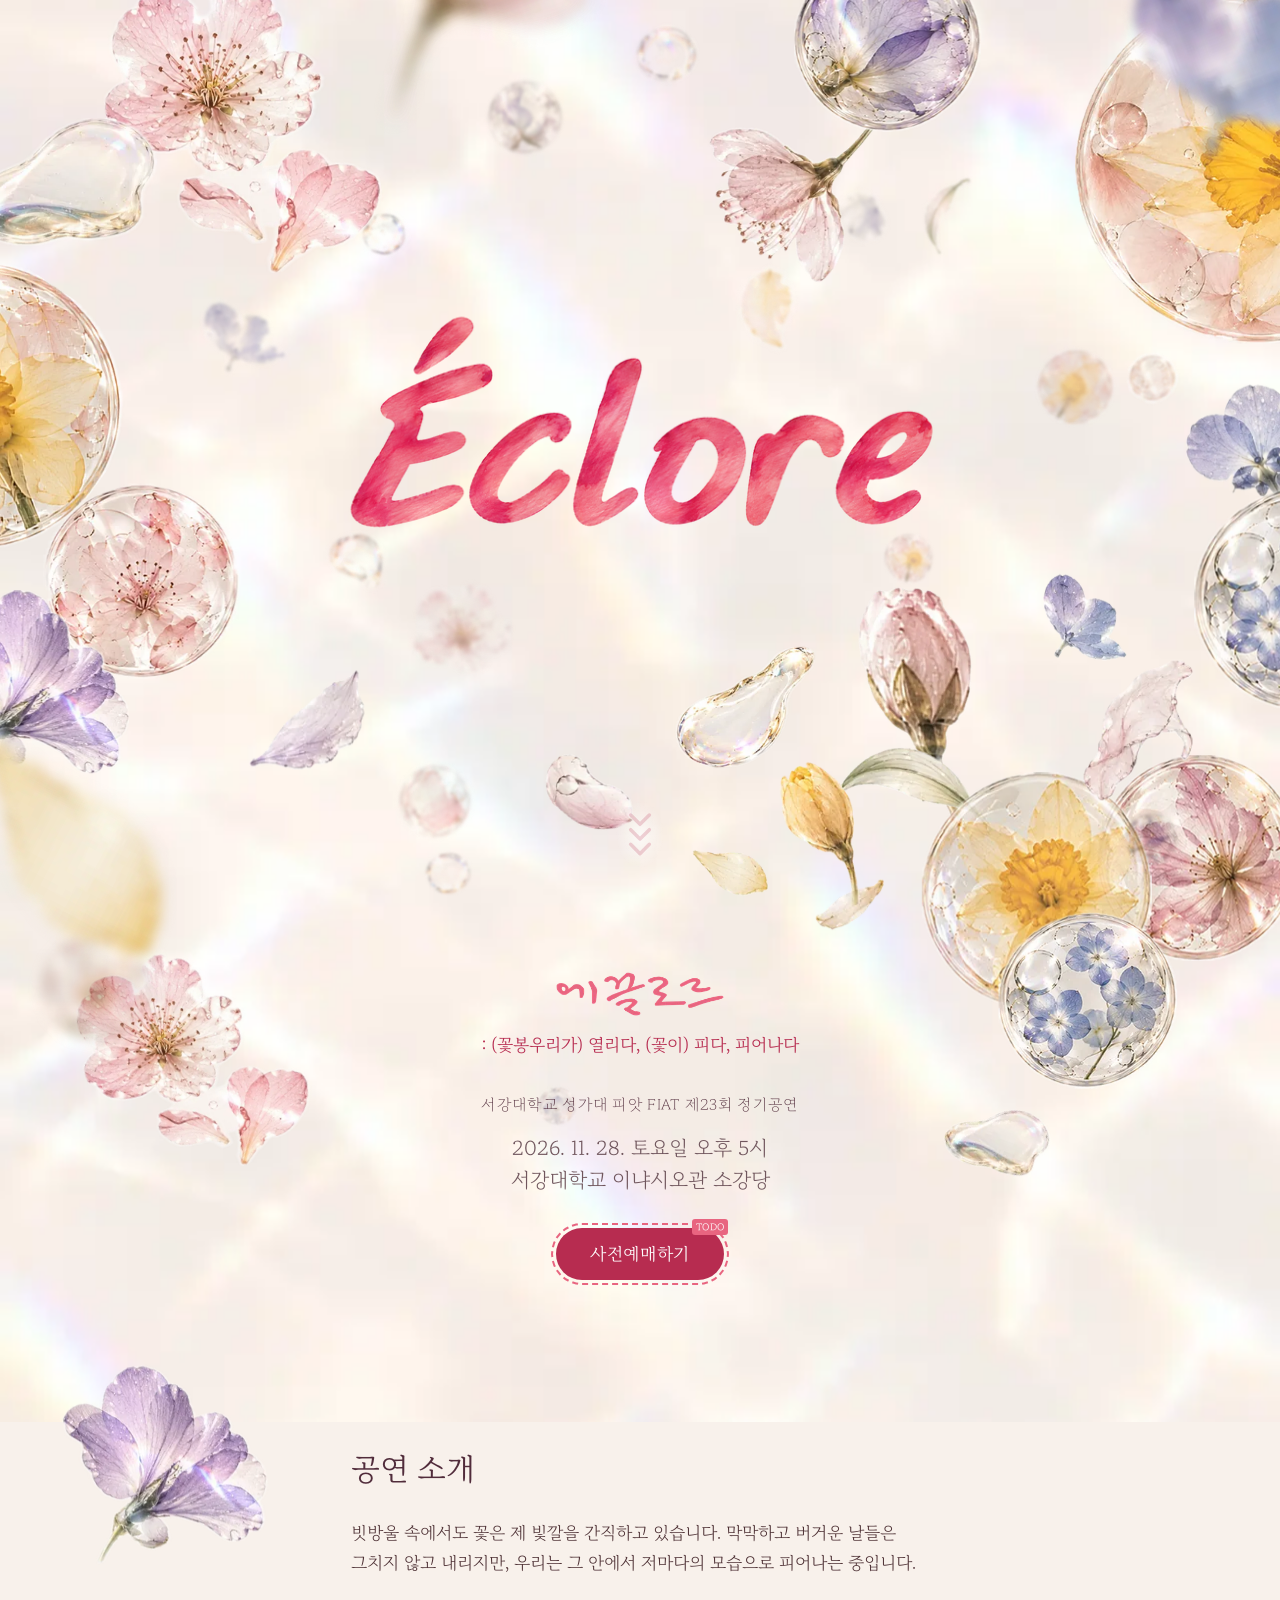
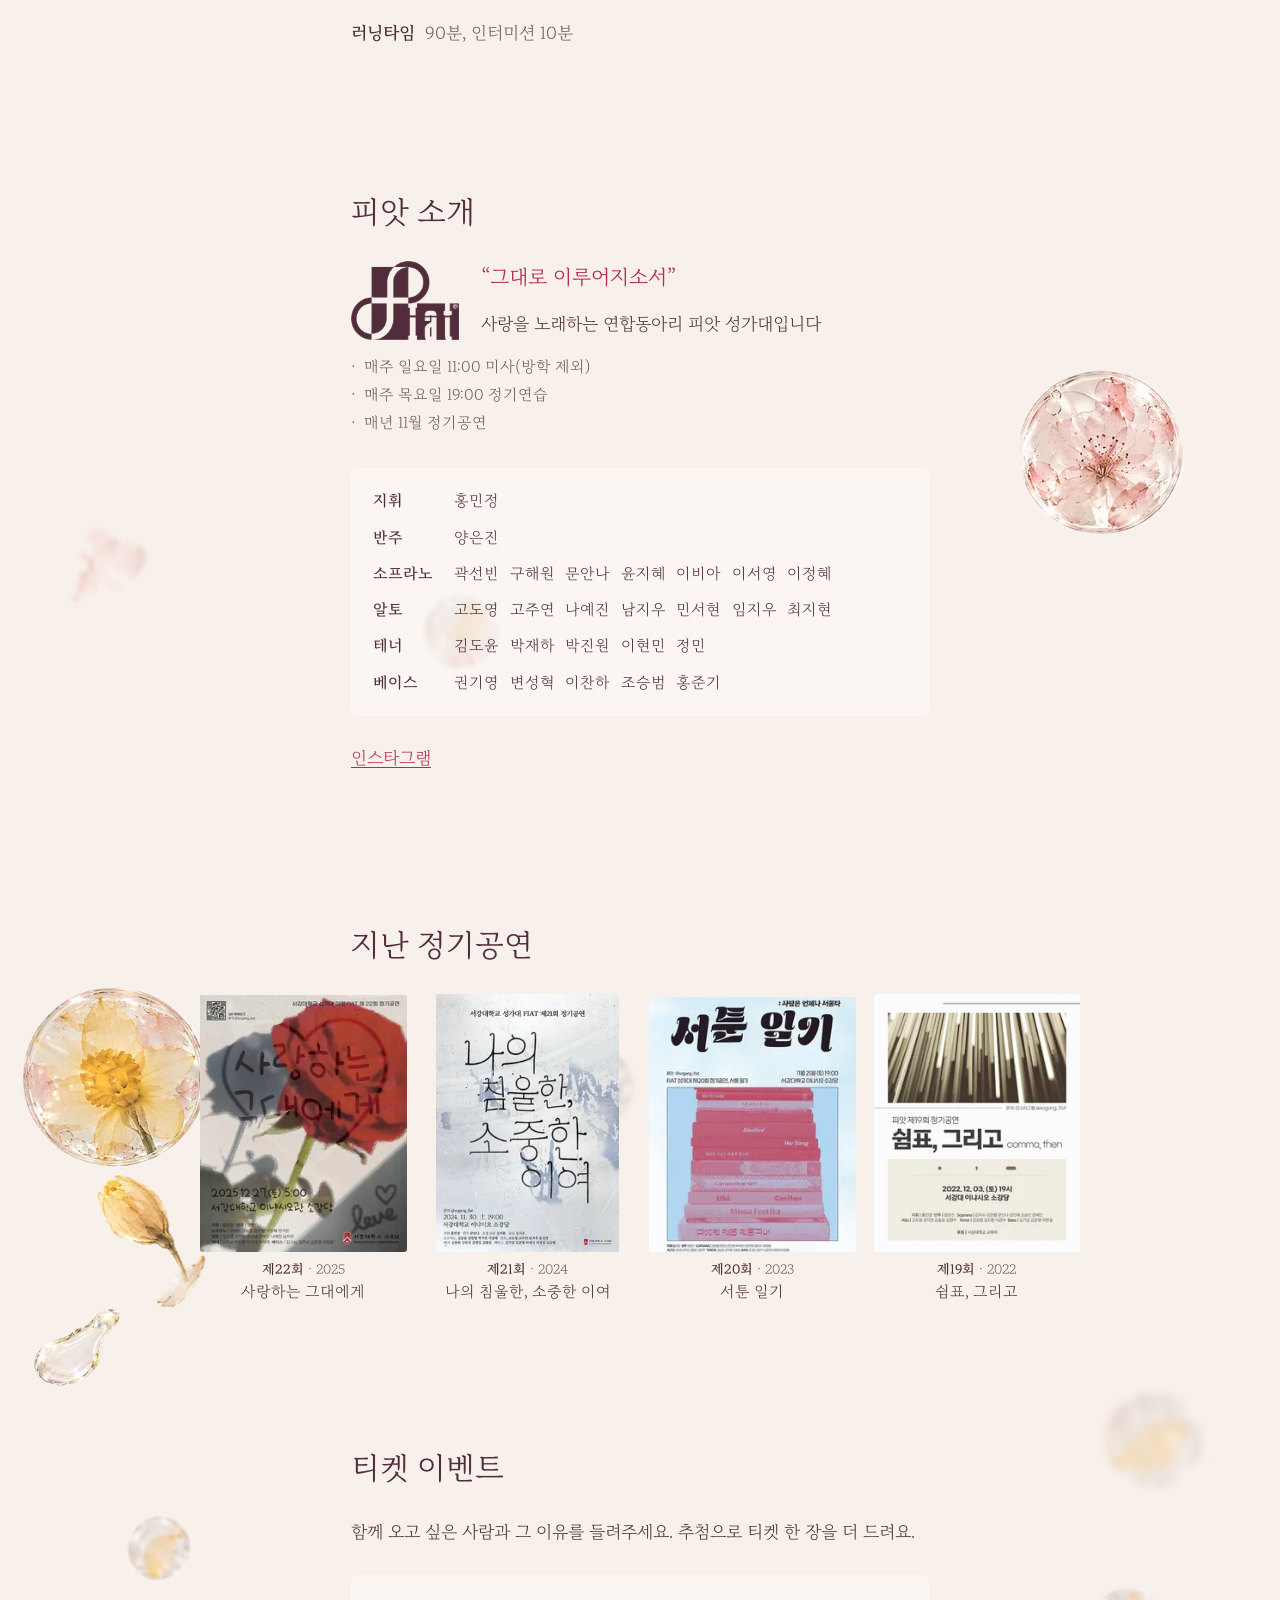
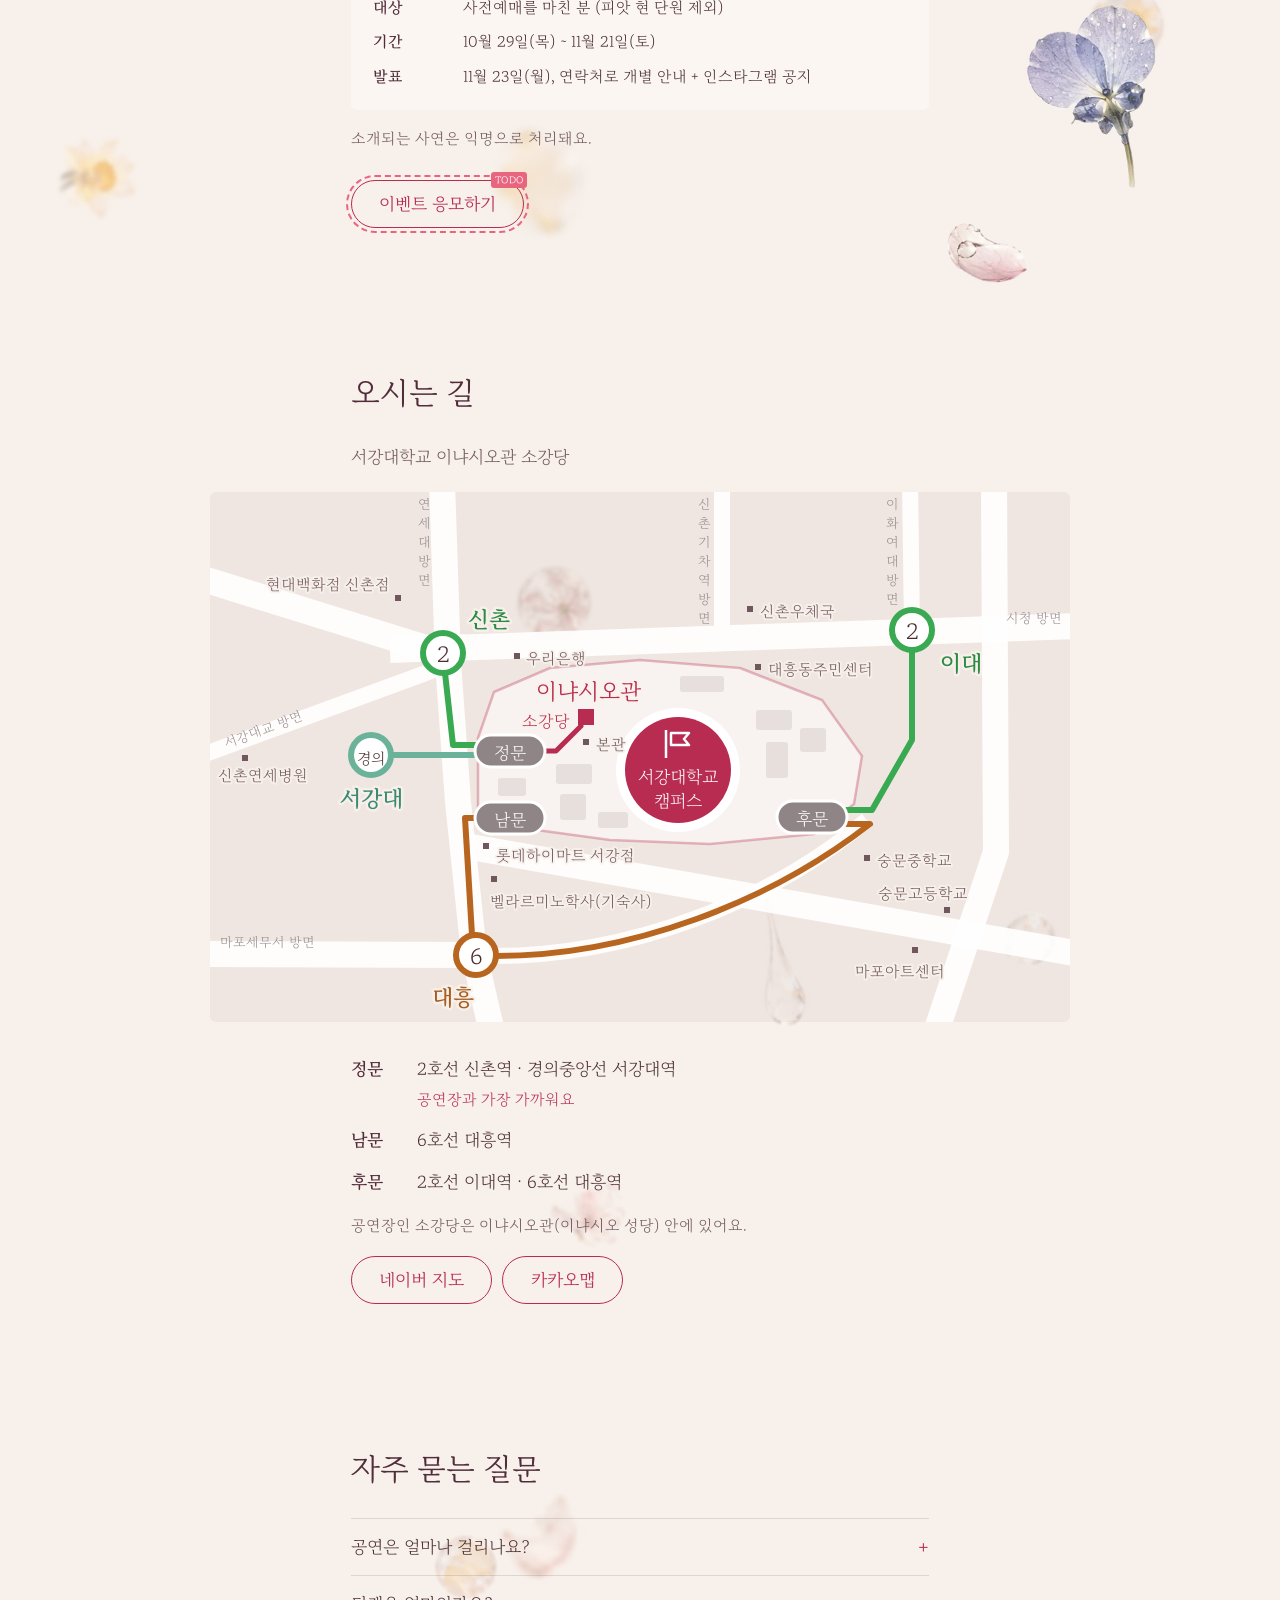
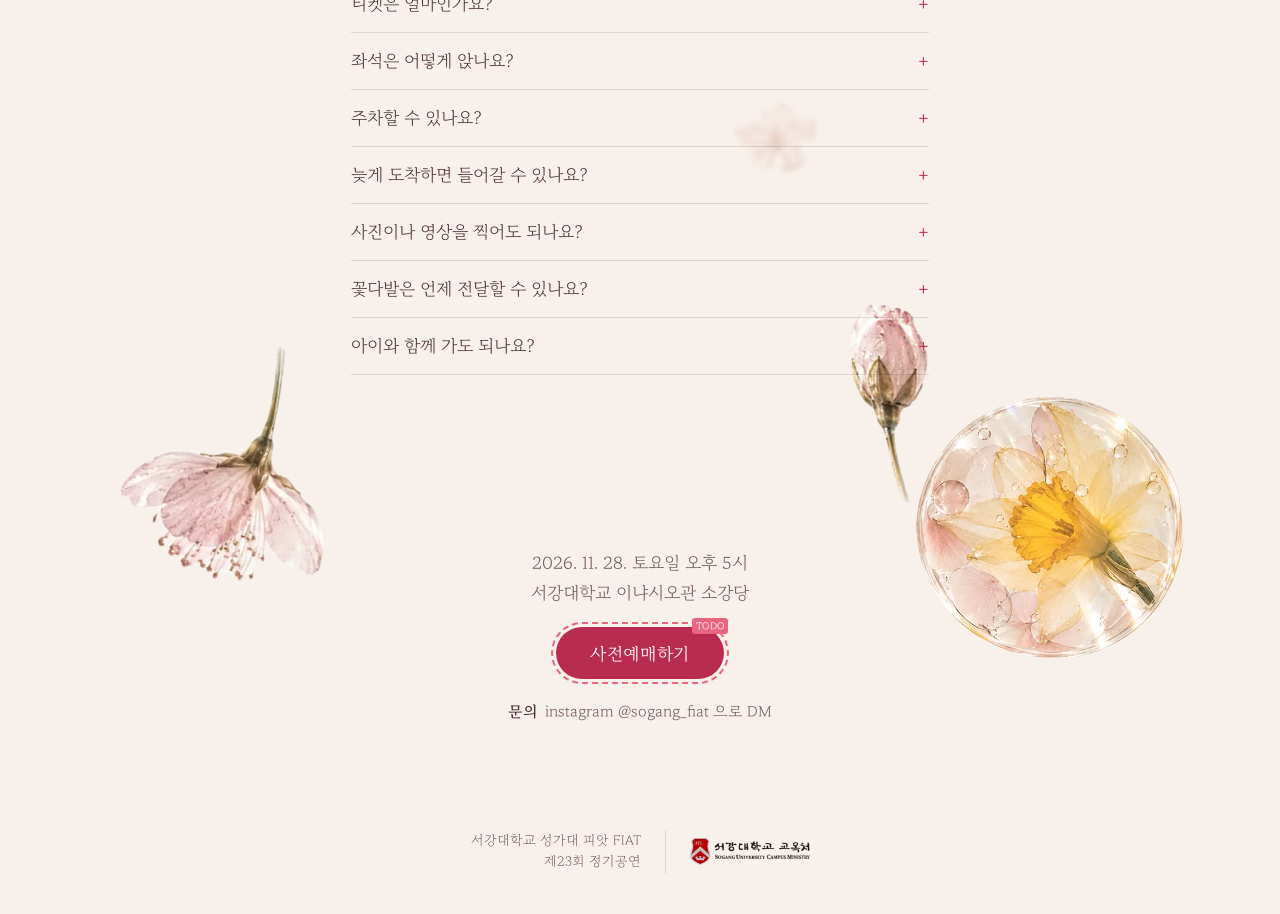
==== index.html @ d8bffcd4 "미리보기 [full] 소스 7d39895" ====
<!doctype html>
<html lang="ko" data-editor>
<head>
<meta charset="utf-8">
<meta name="viewport" content="width=device-width, initial-scale=1, viewport-fit=cover">
<title>Éclore</title>
<meta name="description" content="서강대학교 성가대 피앗 제23회 정기공연">
<meta name="theme-color" content="#F8F1EB">
<meta property="og:type" content="website">
<meta property="og:site_name" content="서강대학교 성가대 피앗 FIAT">
<meta property="og:locale" content="ko_KR">
<meta property="og:title" content="Éclore">
<meta property="og:description" content="서강대학교 성가대 피앗 제23회 정기공연">
<meta property="og:image" content="https://hzg119.github.io/eclore-preview/og.4e71df04.jpg">
<meta property="og:image:type" content="image/jpeg">
<meta property="og:image:width" content="1200">
<meta property="og:image:height" content="630">
<meta property="og:image:alt" content="꽃과 물방울에 둘러싸인 수채화 제목 Éclore">
<meta name="twitter:card" content="summary_large_image">
<link rel="icon" href="./favicon.ico" sizes="16x16 32x32 48x48">
<link rel="icon" type="image/png" href="./icon-192.png" sizes="192x192">
<link rel="apple-touch-icon" href="./apple-touch-icon.png">
<meta name="robots" content="noindex, nofollow">
<script>
/* 인트로 대기: 첫 페인트 전에 첫 화면을 숨겨 둔다. reduced-motion·hash(와 개발용 ?edit·?nointro)면 들어가지 않는다.
   새로고침·뒤로가기는 일단 대기 → intro.js가 스크롤 복원 뒤 위치를 보고 재생/즉시 완료를 정한다. */
(function () {
  if (matchMedia('(prefers-reduced-motion: reduce)').matches || location.hash || /[?&](edit|nointro)\b/.test(location.search)) return;
  document.documentElement.classList.add('intro-wait');
})();
</script>
<link rel="stylesheet" href="./css/site.css?v=554b5e67">
<script type="module" src="./js/main.js?v=a6cdd872"></script>
</head>
<body class="mode-full">
<div class="bg" aria-hidden="true" data-speed="0.1"><img src="./img/bg-640.webp" srcset="./img/bg-640.webp 640w, ./img/bg-1000.webp 1000w" sizes="50vw" width="2400" height="3473" alt=""></div>
<div class="page">
<header class="hero" id="top">
  <div class="scene" data-anchor="hero" data-spread-vertical="0.5" aria-hidden="true"><picture class="obj" data-id="far-drop" data-layer="far" data-speed="0.5" data-spread="0.15" data-grow="0.045" data-pf="1.106" style="--z:1;--o:0.6;--mx:46;--my:15;--mw:13.269;--mr:0;--dx:52;--dy:6;--dw:5.529;--dr:0"><source media="(min-aspect-ratio: 4/5)" srcset="./img/o/drop-003-b2-120.webp 132w" sizes="min(5.529vw, 8.846vh)"><img src="./img/o/drop-003-b2-120.webp" srcset="./img/o/drop-003-b2-120.webp 132w" sizes="13.269vw" width="251" height="230" alt=""></picture><picture class="obj" data-id="far-blossom" data-layer="far" data-speed="0.5" data-spread="0.15" data-grow="0.045" data-pf="1.103" style="--z:1;--o:0.6;--mx:36;--my:60;--mw:19.849;--mr:-10;--dx:36;--dy:70;--dw:8.822;--dr:-10"><source media="(min-aspect-ratio: 4/5)" srcset="./img/o/flower-005-b2-120.webp 132w" sizes="min(8.822vw, 14.115vh)"><img src="./img/o/flower-005-b2-120.webp" srcset="./img/o/flower-005-b2-120.webp 132w" sizes="19.849vw" width="365" height="325" alt=""></picture><picture class="obj" data-id="far-blue" data-layer="far" data-speed="0.5" data-spread="0.15" data-grow="0.045" data-pf="1.13" style="--z:1;--o:0.55;--mx:26;--my:33;--mw:16.948;--mr:10;--dx:67;--dy:24;--dw:5.649;--dr:10"><source media="(min-aspect-ratio: 4/5)" srcset="./img/o/mixed-006-b2.5-120.webp 136w" sizes="min(5.649vw, 9.039vh)"><img src="./img/o/mixed-006-b2.5-120.webp" srcset="./img/o/mixed-006-b2.5-120.webp 136w" sizes="16.948vw" width="174" height="149" alt=""></picture><picture class="obj" data-id="far-bubble" data-layer="far" data-speed="0.5" data-spread="0.15" data-grow="0.045" data-pf="1.11" style="--z:1;--o:0.6;--mx:66;--my:93;--mw:9.986;--mr:0;--dx:90;--dy:42;--dw:4.438;--dr:0"><source media="(min-aspect-ratio: 4/5)" srcset="./img/o/daffodil-015-b2-120.webp 132w" sizes="min(4.438vw, 7.101vh)"><img src="./img/o/daffodil-015-b2-120.webp" srcset="./img/o/daffodil-015-b2-120.webp 132w" sizes="9.986vw" width="162" height="161" alt=""></picture><picture class="obj" data-id="far-top-bubble" data-layer="far" data-speed="0.5" data-spread="0.15" data-grow="0.045" data-pf="1.105" style="--z:1;--o:0.6;--mx:12;--my:3;--mw:14.364;--mr:0;--dx:41;--dy:13;--dw:6.63;--dr:0"><source media="(min-aspect-ratio: 4/5)" srcset="./img/o/bubble-005-b2-120.webp 132w" sizes="min(6.63vw, 10.608vh)"><img src="./img/o/bubble-005-b2-120.webp" srcset="./img/o/bubble-005-b2-120.webp 132w" sizes="14.364vw" width="379" height="373" alt=""></picture><picture class="obj obj--d-only" data-id="far-left-blue" data-layer="far" data-speed="0.5" data-spread="0.15" data-grow="0.045" data-pf="1.11" style="--z:1;--o:0.55;--mx:0;--my:0;--mw:0;--mr:0;--dx:19;--dy:37;--dw:6.663;--dr:-15"><source media="(min-aspect-ratio: 4/5)" srcset="./img/o/flower-013-b2-120.webp 132w" sizes="min(6.663vw, 10.661vh)"><img src="[data-uri]" width="201" height="202" alt=""></picture><picture class="obj" data-id="far-right-daffodil" data-layer="far" data-speed="0.5" data-spread="0.15" data-grow="0.045" data-pf="1.103" style="--z:1;--o:0.55;--mx:84;--my:52;--mw:14.338;--mr:0;--dx:84;--dy:43;--dw:6.617;--dr:0"><source media="(min-aspect-ratio: 4/5)" srcset="./img/o/daffodil-001-b2-120.webp 132w" sizes="min(6.617vw, 10.588vh)"><img src="./img/o/daffodil-001-b2-120.webp" srcset="./img/o/daffodil-001-b2-120.webp 132w" sizes="14.338vw" width="493" height="489" alt=""></picture><picture class="obj" data-id="far-bottom-bubble" data-layer="far" data-speed="0.5" data-spread="0.15" data-grow="0.045" data-pf="1.105" style="--z:1;--o:0.55;--mx:24;--my:81;--mw:13.263;--mr:0;--dx:34;--dy:89;--dw:6.632;--dr:0"><source media="(min-aspect-ratio: 4/5)" srcset="./img/o/mixed-001-b2-120.webp 132w" sizes="min(6.632vw, 10.611vh)"><img src="./img/o/mixed-001-b2-120.webp" srcset="./img/o/mixed-001-b2-120.webp 132w" sizes="13.263vw" width="231" height="233" alt=""></picture><picture class="obj" data-id="far-yellow-petal" data-layer="far" data-speed="0.5" data-spread="0.15" data-grow="0.045" data-pf="1.103" style="--z:1;--o:0.55;--mx:78;--my:31;--mw:13.231;--mr:20;--dx:60;--dy:34;--dw:5.513;--dr:20"><source media="(min-aspect-ratio: 4/5)" srcset="./img/o/mixed-010-b2-117.webp 129w" sizes="min(5.513vw, 8.821vh)"><img src="./img/o/mixed-010-b2-117.webp" srcset="./img/o/mixed-010-b2-117.webp 129w" sizes="13.231vw" width="129" height="159" alt=""></picture><picture class="obj" data-id="far-hero-1" data-layer="far" data-speed="0.5" data-spread="0.15" data-grow="0.045" data-pf="1.114" style="--z:1;--o:0.65;--mx:55;--my:33;--mw:11.143;--mr:10;--dx:30;--dy:26;--dw:4.457;--dr:10"><source media="(min-aspect-ratio: 4/5)" srcset="./img/o/drop-073-b2-105.webp 117w" sizes="min(4.457vw, 7.131vh)"><img src="./img/o/drop-073-b2-105.webp" srcset="./img/o/drop-073-b2-105.webp 117w" sizes="11.143vw" width="117" height="115" alt=""></picture><picture class="obj" data-id="far-hero-2" data-layer="far" data-speed="0.5" data-spread="0.15" data-grow="0.045" data-pf="1.102" style="--z:1;--o:0.48;--mx:63;--my:57;--mw:12.122;--mr:-15;--dx:71;--dy:62;--dw:4.408;--dr:-15"><source media="(min-aspect-ratio: 4/5)" srcset="./img/o/mixed-022-b2-120.webp 132w" sizes="min(4.408vw, 7.053vh)"><img src="./img/o/mixed-022-b2-120.webp" srcset="./img/o/mixed-022-b2-120.webp 132w" sizes="12.122vw" width="432" height="427" alt=""></picture><picture class="obj" data-id="far-hero-3" data-layer="far" data-speed="0.5" data-spread="0.15" data-grow="0.045" data-pf="1.111" style="--z:1;--o:0.53;--mx:8;--my:30;--mw:10;--mr:20;--dx:28;--dy:62;--dw:5.556;--dr:20"><source media="(min-aspect-ratio: 4/5)" srcset="./img/o/drop-020-b2-120.webp 132w" sizes="min(5.556vw, 8.889vh)"><img src="./img/o/drop-020-b2-120.webp" srcset="./img/o/drop-020-b2-120.webp 132w" sizes="10vw" width="180" height="156" alt=""></picture><picture class="obj" data-id="far-hero-4" data-layer="far" data-speed="0.5" data-spread="0.15" data-grow="0.045" data-pf="1.109" style="--z:1;--o:0.6;--mx:88;--my:72;--mw:11.091;--mr:0;--dx:74;--dy:24;--dw:4.436;--dr:0"><source media="(min-aspect-ratio: 4/5)" srcset="./img/o/mixed-031-b2-120.webp 132w" sizes="min(4.436vw, 7.098vh)"><img src="./img/o/mixed-031-b2-120.webp" srcset="./img/o/mixed-031-b2-120.webp 132w" sizes="11.091vw" width="183" height="277" alt=""></picture><picture class="obj" data-id="bubble-magenta-flower" data-layer="mid" data-speed="0.7" data-spread="0.3" data-grow="0.09" style="--z:3;--o:1;--mx:90;--my:86;--mw:30;--mr:0;--dx:93.6;--dy:95.3;--dw:15.8;--dr:0"><source media="(min-aspect-ratio: 4/5)" srcset="./img/o/bubble-magenta-flower-120.webp 120w, ./img/o/bubble-magenta-flower-240.webp 240w, ./img/o/bubble-magenta-flower-480.webp 480w, ./img/o/bubble-magenta-flower-720.webp 720w" sizes="min(15.8vw, 25.28vh)"><img src="./img/o/bubble-magenta-flower-120.webp" srcset="./img/o/bubble-magenta-flower-120.webp 120w, ./img/o/bubble-magenta-flower-240.webp 240w, ./img/o/bubble-magenta-flower-480.webp 480w, ./img/o/bubble-magenta-flower-720.webp 720w" sizes="30vw" width="1379" height="1403" alt=""></picture><picture class="obj" data-id="blossom-pink-stem" data-layer="mid" data-speed="0.7" data-spread="0.3" data-grow="0.09" style="--z:4;--o:1;--mx:59;--my:25;--mw:30;--mr:0;--dx:62.5;--dy:21.3;--dw:14.4;--dr:0"><source media="(min-aspect-ratio: 4/5)" srcset="./img/o/blossom-pink-stem-120.webp 120w, ./img/o/blossom-pink-stem-240.webp 240w, ./img/o/blossom-pink-stem-480.webp 480w, ./img/o/blossom-pink-stem-720.webp 720w" sizes="min(14.4vw, 23.04vh)"><img src="./img/o/blossom-pink-stem-120.webp" srcset="./img/o/blossom-pink-stem-120.webp 120w, ./img/o/blossom-pink-stem-240.webp 240w, ./img/o/blossom-pink-stem-480.webp 480w, ./img/o/blossom-pink-stem-720.webp 720w" sizes="30vw" width="1250" height="1251" alt=""></picture><picture class="obj" data-id="bud-pink" data-layer="mid" data-speed="0.7" data-spread="0.3" data-grow="0.09" style="--z:5;--o:1;--mx:71;--my:70;--mw:22;--mr:0;--dx:71.9;--dy:80.2;--dw:9.8;--dr:0"><source media="(min-aspect-ratio: 4/5)" srcset="./img/o/bud-pink-120.webp 120w, ./img/o/bud-pink-240.webp 240w, ./img/o/bud-pink-480.webp 480w" sizes="min(9.8vw, 15.68vh)"><img src="./img/o/bud-pink-120.webp" srcset="./img/o/bud-pink-120.webp 120w, ./img/o/bud-pink-240.webp 240w, ./img/o/bud-pink-480.webp 480w" sizes="22vw" width="735" height="1600" alt=""></picture><picture class="obj" data-id="bubble-pink-blossom" data-layer="mid" data-speed="0.7" data-spread="0.3" data-grow="0.09" style="--z:6;--o:1;--mx:10;--my:63;--mw:32;--mr:0;--dx:11;--dy:64.5;--dw:15.3;--dr:0"><source media="(min-aspect-ratio: 4/5)" srcset="./img/o/bubble-pink-blossom-120.webp 120w, ./img/o/bubble-pink-blossom-240.webp 240w, ./img/o/bubble-pink-blossom-480.webp 480w, ./img/o/bubble-pink-blossom-720.webp 720w" sizes="min(15.3vw, 24.48vh)"><img src="./img/o/bubble-pink-blossom-120.webp" srcset="./img/o/bubble-pink-blossom-120.webp 120w, ./img/o/bubble-pink-blossom-240.webp 240w, ./img/o/bubble-pink-blossom-480.webp 480w, ./img/o/bubble-pink-blossom-720.webp 720w" sizes="32vw" width="1329" height="1321" alt=""></picture><picture class="obj obj--d-only" data-id="leaf" data-layer="mid" data-speed="0.7" data-spread="0.3" data-grow="0.09" style="--z:7;--o:1;--mx:0;--my:0;--mw:0;--mr:0;--dx:71;--dy:88;--dw:13.2;--dr:0"><source media="(min-aspect-ratio: 4/5)" srcset="./img/o/leaf-120.webp 120w, ./img/o/leaf-240.webp 240w, ./img/o/leaf-480.webp 480w, ./img/o/leaf-720.webp 720w" sizes="min(13.2vw, 21.12vh)"><img src="[data-uri]" width="1149" height="617" alt=""></picture><picture class="obj" data-id="flower-blue-stem" data-layer="mid" data-speed="0.7" data-spread="0.3" data-grow="0.09" style="--z:8;--o:1;--mx:102;--my:55;--mw:15.8;--mr:0;--dx:97;--dy:51.2;--dw:8.7;--dr:0"><source media="(min-aspect-ratio: 4/5)" srcset="./img/o/flower-blue-stem-120.webp 120w, ./img/o/flower-blue-stem-240.webp 240w, ./img/o/flower-blue-stem-480.webp 480w" sizes="min(8.7vw, 13.92vh)"><img src="./img/o/flower-blue-stem-120.webp" srcset="./img/o/flower-blue-stem-120.webp 120w, ./img/o/flower-blue-stem-240.webp 240w, ./img/o/flower-blue-stem-480.webp 480w" sizes="15.8vw" width="759" height="1051" alt=""></picture><picture class="obj" data-id="bubble-blue-flowers" data-layer="mid" data-speed="0.7" data-spread="0.3" data-grow="0.09" style="--z:9;--o:1;--mx:104.4;--my:64.2;--mw:32.8;--mr:0;--dx:102.3;--dy:66.4;--dw:18;--dr:0"><source media="(min-aspect-ratio: 4/5)" srcset="./img/o/bubble-blue-flowers-120.webp 120w, ./img/o/bubble-blue-flowers-240.webp 240w, ./img/o/bubble-blue-flowers-480.webp 480w, ./img/o/bubble-blue-flowers-720.webp 720w" sizes="min(18vw, 28.8vh)"><img src="./img/o/bubble-blue-flowers-120.webp" srcset="./img/o/bubble-blue-flowers-120.webp 120w, ./img/o/bubble-blue-flowers-240.webp 240w, ./img/o/bubble-blue-flowers-480.webp 480w, ./img/o/bubble-blue-flowers-720.webp 720w" sizes="32.8vw" width="1570" height="1547" alt=""></picture><picture class="obj" data-id="bubble-daffodil-left" data-layer="mid" data-speed="0.7" data-spread="0.3" data-grow="0.09" style="--z:10;--o:1;--mx:-9;--my:46.7;--mw:39.1;--mr:0;--dx:-2;--dy:45;--dw:24;--dr:0"><source media="(min-aspect-ratio: 4/5)" srcset="./img/o/bubble-daffodil-left-120.webp 120w, ./img/o/bubble-daffodil-left-240.webp 240w, ./img/o/bubble-daffodil-left-480.webp 480w, ./img/o/bubble-daffodil-left-720.webp 720w, ./img/o/bubble-daffodil-left-960.webp 960w" sizes="min(24vw, 38.4vh)"><img src="./img/o/bubble-daffodil-left-120.webp" srcset="./img/o/bubble-daffodil-left-120.webp 120w, ./img/o/bubble-daffodil-left-240.webp 240w, ./img/o/bubble-daffodil-left-480.webp 480w, ./img/o/bubble-daffodil-left-720.webp 720w, ./img/o/bubble-daffodil-left-960.webp 960w" sizes="39.1vw" width="1600" height="1558" alt=""></picture><picture class="obj" data-id="bubble-purple-petal" data-layer="mid" data-speed="0.7" data-spread="0.3" data-grow="0.09" style="--z:11;--o:1;--mx:66;--my:8;--mw:30;--mr:0;--dx:69.3;--dy:4.4;--dw:14.5;--dr:0"><source media="(min-aspect-ratio: 4/5)" srcset="./img/o/bubble-purple-petal-120.webp 120w, ./img/o/bubble-purple-petal-240.webp 240w, ./img/o/bubble-purple-petal-480.webp 480w, ./img/o/bubble-purple-petal-720.webp 720w" sizes="min(14.5vw, 23.2vh)"><img src="./img/o/bubble-purple-petal-120.webp" srcset="./img/o/bubble-purple-petal-120.webp 120w, ./img/o/bubble-purple-petal-240.webp 240w, ./img/o/bubble-purple-petal-480.webp 480w, ./img/o/bubble-purple-petal-720.webp 720w" sizes="30vw" width="1259" height="1246" alt=""></picture><picture class="obj" data-id="bubble-daffodil-topright" data-layer="mid" data-speed="0.7" data-spread="0.3" data-grow="0.09" style="--z:12;--o:1;--mx:100;--my:22;--mw:51.4;--mr:0;--dx:98.1;--dy:18.6;--dw:28.3;--dr:0"><source media="(min-aspect-ratio: 4/5)" srcset="./img/o/bubble-daffodil-topright-120.webp 120w, ./img/o/bubble-daffodil-topright-240.webp 240w, ./img/o/bubble-daffodil-topright-480.webp 480w, ./img/o/bubble-daffodil-topright-720.webp 720w, ./img/o/bubble-daffodil-topright-960.webp 960w, ./img/o/bubble-daffodil-topright-1280.webp 1280w" sizes="min(28.3vw, 45.28vh)"><img src="./img/o/bubble-daffodil-topright-120.webp" srcset="./img/o/bubble-daffodil-topright-120.webp 120w, ./img/o/bubble-daffodil-topright-240.webp 240w, ./img/o/bubble-daffodil-topright-480.webp 480w, ./img/o/bubble-daffodil-topright-720.webp 720w, ./img/o/bubble-daffodil-topright-960.webp 960w, ./img/o/bubble-daffodil-topright-1280.webp 1280w" sizes="51.4vw" width="1600" height="1559" alt=""></picture><picture class="obj" data-id="bubble-daffodil-bottom" data-layer="mid" data-speed="0.7" data-spread="0.3" data-grow="0.09" style="--z:13;--o:0.878;--mx:29;--my:86;--mw:36;--mr:0;--dx:81;--dy:99;--dw:18;--dr:0"><source media="(min-aspect-ratio: 4/5)" srcset="./img/o/bubble-daffodil-bottom-120.webp 120w, ./img/o/bubble-daffodil-bottom-240.webp 240w, ./img/o/bubble-daffodil-bottom-480.webp 480w, ./img/o/bubble-daffodil-bottom-720.webp 720w" sizes="min(18vw, 28.8vh)"><img src="./img/o/bubble-daffodil-bottom-120.webp" srcset="./img/o/bubble-daffodil-bottom-120.webp 120w, ./img/o/bubble-daffodil-bottom-240.webp 240w, ./img/o/bubble-daffodil-bottom-480.webp 480w, ./img/o/bubble-daffodil-bottom-720.webp 720w" sizes="36vw" width="1548" height="1600" alt=""></picture><picture class="obj" data-id="flower-purple" data-layer="mid" data-speed="0.7" data-spread="0.3" data-grow="0.09" style="--z:14;--o:1;--mx:4;--my:76;--mw:30;--mr:0;--dx:2.8;--dy:75.8;--dw:14.5;--dr:0"><source media="(min-aspect-ratio: 4/5)" srcset="./img/o/flower-purple-120.webp 120w, ./img/o/flower-purple-240.webp 240w, ./img/o/flower-purple-480.webp 480w, ./img/o/flower-purple-720.webp 720w" sizes="min(14.5vw, 23.2vh)"><img src="./img/o/flower-purple-120.webp" srcset="./img/o/flower-purple-120.webp 120w, ./img/o/flower-purple-240.webp 240w, ./img/o/flower-purple-480.webp 480w, ./img/o/flower-purple-720.webp 720w" sizes="30vw" width="1265" height="1251" alt=""></picture><picture class="obj" data-id="blossom-pink-topleft" data-layer="mid" data-speed="0.7" data-spread="0.3" data-grow="0.09" style="--z:15;--o:1;--mx:18;--my:17;--mw:42;--mr:0;--dx:19;--dy:14;--dw:22;--dr:0"><source media="(min-aspect-ratio: 4/5)" srcset="./img/o/blossom-pink-topleft-120.webp 120w, ./img/o/blossom-pink-topleft-240.webp 240w, ./img/o/blossom-pink-topleft-480.webp 480w, ./img/o/blossom-pink-topleft-720.webp 720w, ./img/o/blossom-pink-topleft-960.webp 960w" sizes="min(22vw, 35.2vh)"><img src="./img/o/blossom-pink-topleft-120.webp" srcset="./img/o/blossom-pink-topleft-120.webp 120w, ./img/o/blossom-pink-topleft-240.webp 240w, ./img/o/blossom-pink-topleft-480.webp 480w, ./img/o/blossom-pink-topleft-720.webp 720w, ./img/o/blossom-pink-topleft-960.webp 960w" sizes="42vw" width="1530" height="1600" alt=""></picture><picture class="obj" data-id="petals-blue" data-layer="mid" data-speed="0.7" data-spread="0.3" data-grow="0.09" style="--z:16;--o:1;--mx:92;--my:33;--mw:16;--mr:-10;--dx:84.8;--dy:68.6;--dw:6.5;--dr:0"><source media="(min-aspect-ratio: 4/5)" srcset="./img/o/petals-blue-120.webp 120w, ./img/o/petals-blue-240.webp 240w, ./img/o/petals-blue-480.webp 480w" sizes="min(6.5vw, 10.4vh)"><img src="./img/o/petals-blue-120.webp" srcset="./img/o/petals-blue-120.webp 120w, ./img/o/petals-blue-240.webp 240w, ./img/o/petals-blue-480.webp 480w" sizes="16vw" width="570" height="595" alt=""></picture><picture class="obj obj--d-only" data-id="petal-yellow" data-layer="mid" data-speed="0.7" data-spread="0.3" data-grow="0.09" style="--z:17;--o:1;--mx:0;--my:0;--mw:0;--mr:0;--dx:57;--dy:97;--dw:6;--dr:0"><source media="(min-aspect-ratio: 4/5)" srcset="./img/o/petal-yellow-120.webp 120w, ./img/o/petal-yellow-240.webp 240w" sizes="min(6vw, 9.6vh)"><img src="[data-uri]" width="703" height="443" alt=""></picture><picture class="obj obj--d-only" data-id="bud-yellow" data-layer="mid" data-speed="0.7" data-spread="0.3" data-grow="0.09" style="--z:18;--o:1;--mx:0;--my:0;--mw:0;--mr:0;--dx:65;--dy:94;--dw:8.2;--dr:0"><source media="(min-aspect-ratio: 4/5)" srcset="./img/o/bud-yellow-clean-120.webp 120w, ./img/o/bud-yellow-clean-240.webp 240w, ./img/o/bud-yellow-clean-480.webp 480w" sizes="min(8.2vw, 13.12vh)"><img src="[data-uri]" width="805" height="1297" alt=""></picture><picture class="obj" data-id="drop-blob-a" data-layer="mid" data-speed="0.7" data-spread="0.3" data-grow="0.09" style="--z:19;--o:1;--mx:3;--my:23;--mw:26.8;--mr:0;--dx:4.9;--dy:20.2;--dw:14.8;--dr:0"><source media="(min-aspect-ratio: 4/5)" srcset="./img/o/drop-blob-a-120.webp 120w, ./img/o/drop-blob-a-240.webp 240w, ./img/o/drop-blob-a-480.webp 480w, ./img/o/drop-blob-a-720.webp 720w" sizes="min(14.8vw, 23.68vh)"><img src="./img/o/drop-blob-a-120.webp" srcset="./img/o/drop-blob-a-120.webp 120w, ./img/o/drop-blob-a-240.webp 240w, ./img/o/drop-blob-a-480.webp 480w, ./img/o/drop-blob-a-720.webp 720w" sizes="26.8vw" width="1285" height="863" alt=""></picture><picture class="obj" data-id="petal-lavender" data-layer="mid" data-speed="0.7" data-spread="0.3" data-grow="0.09" style="--z:20;--o:1;--mx:36;--my:4;--mw:22;--mr:-20;--dx:24;--dy:80;--dw:9;--dr:0"><source media="(min-aspect-ratio: 4/5)" srcset="./img/o/petal-lavender-120.webp 120w, ./img/o/petal-lavender-240.webp 240w, ./img/o/petal-lavender-480.webp 480w" sizes="min(9vw, 14.4vh)"><img src="./img/o/petal-lavender-120.webp" srcset="./img/o/petal-lavender-120.webp 120w, ./img/o/petal-lavender-240.webp 240w, ./img/o/petal-lavender-480.webp 480w" sizes="22vw" width="556" height="479" alt=""></picture><picture class="obj obj--d-only" data-id="petal-pink-sheer" data-layer="mid" data-speed="0.7" data-spread="0.3" data-grow="0.09" style="--z:21;--o:1;--mx:0;--my:0;--mw:0;--mr:0;--dx:88.9;--dy:81.1;--dw:8.5;--dr:0"><source media="(min-aspect-ratio: 4/5)" srcset="./img/o/petal-pink-sheer-120.webp 120w, ./img/o/petal-pink-sheer-240.webp 240w, ./img/o/petal-pink-sheer-480.webp 480w" sizes="min(8.5vw, 13.6vh)"><img src="[data-uri]" width="741" height="959" alt=""></picture><picture class="obj" data-id="petal-pink-drop" data-layer="mid" data-speed="0.7" data-spread="0.3" data-grow="0.09" style="--z:22;--o:1;--mx:17;--my:91;--mw:14;--mr:0;--dx:46;--dy:88;--dw:7;--dr:0"><source media="(min-aspect-ratio: 4/5)" srcset="./img/o/petal-pink-drop-120.webp 120w, ./img/o/petal-pink-drop-240.webp 240w, ./img/o/petal-pink-drop-480.webp 480w" sizes="min(7vw, 11.2vh)"><img src="./img/o/petal-pink-drop-120.webp" srcset="./img/o/petal-pink-drop-120.webp 120w, ./img/o/petal-pink-drop-240.webp 240w, ./img/o/petal-pink-drop-480.webp 480w" sizes="14vw" width="539" height="471" alt=""></picture><picture class="obj" data-id="drop-blob-b" data-layer="mid" data-speed="0.7" data-spread="0.3" data-grow="0.09" style="--z:23;--o:1;--mx:50;--my:72;--mw:22;--mr:0;--dx:58.2;--dy:78.6;--dw:11.1;--dr:0"><source media="(min-aspect-ratio: 4/5)" srcset="./img/o/drop-blob-b-120.webp 120w, ./img/o/drop-blob-b-240.webp 240w, ./img/o/drop-blob-b-480.webp 480w" sizes="min(11.1vw, 17.76vh)"><img src="./img/o/drop-blob-b-120.webp" srcset="./img/o/drop-blob-b-120.webp 120w, ./img/o/drop-blob-b-240.webp 240w, ./img/o/drop-blob-b-480.webp 480w" sizes="22vw" width="969" height="840" alt=""></picture></div><div class="scene scene--near" data-anchor="hero" data-spread-vertical="0.5" aria-hidden="true"><picture class="obj" data-id="near-petal-yellow" data-layer="near" data-speed="1.4" data-spread="0.4" data-grow="0.12" data-pf="1.125" style="--z:50;--o:1;--mx:2;--my:3;--mw:49.508;--mr:155;--dx:5;--dy:95;--dw:21.378;--dr:28"><source media="(min-aspect-ratio: 4/5)" srcset="./img/o/petal-yellow-b2.5-120.webp 136w, ./img/o/petal-yellow-b2.5-240.webp 270w, ./img/o/petal-yellow-b2.5-480.webp 540w" sizes="min(21.378vw, 34.205vh)"><img src="./img/o/petal-yellow-b2.5-120.webp" srcset="./img/o/petal-yellow-b2.5-120.webp 136w, ./img/o/petal-yellow-b2.5-240.webp 270w, ./img/o/petal-yellow-b2.5-480.webp 540w" sizes="49.508vw" width="791" height="531" alt=""></picture><picture class="obj obj--d-only" data-id="near-petals-blue" data-layer="near" data-speed="1.4" data-spread="0.4" data-grow="0.12" data-pf="1.126" style="--z:51;--o:1;--mx:0;--my:0;--mw:0;--mr:0;--dx:97;--dy:5;--dw:16.895;--dr:-20"><source media="(min-aspect-ratio: 4/5)" srcset="./img/o/petals-blue-b2.5-120.webp 136w, ./img/o/petals-blue-b2.5-240.webp 270w" sizes="min(16.895vw, 27.032vh)"><img src="[data-uri]" width="642" height="667" alt=""></picture><picture class="obj obj--d-only" data-id="near-blossom-top" data-layer="near" data-speed="1.4" data-spread="0.4" data-grow="0.12" data-pf="1.15" style="--z:52;--o:0.95;--mx:0;--my:0;--mw:0;--mr:0;--dx:36;--dy:-3;--dw:20.707;--dr:160"><source media="(min-aspect-ratio: 4/5)" srcset="./img/o/blossom-pink-stem-b3-120.webp 138w, ./img/o/blossom-pink-stem-b3-240.webp 276w, ./img/o/blossom-pink-stem-b3-480.webp 552w" sizes="min(20.707vw, 33.132vh)"><img src="[data-uri]" width="1438" height="1439" alt=""></picture></div>
  <h1 class="hero__title"><img src="./img/title-600.webp" srcset="./img/title-600.webp 600w, ./img/title-1000.webp 1000w, ./img/title-1400.webp 1400w" sizes="(min-aspect-ratio: 4/5) min(46vw, 74vh), min(86vw, 560px)" width="2076" height="757" alt="Éclore" fetchpriority="high"><svg class="title-write" viewBox="0 0 2076 757" aria-hidden="true" focusable="false" data-timing='{"bloom_each_ms": 650, "bloom_from_ms": 200, "bloom_to_ms": 1600, "crossfade_ms": 150, "hint_ms": 2600, "letter_overlap": 0.22, "letter_pause_ms": 0, "start_ms": 400, "stroke_pause_ms": 40, "write_ms": 1600}'>
<defs>
<clipPath id="tw-c-E" clipPathUnits="userSpaceOnUse"><path d="M399.0,756.5 L-0.5,756.0 L-0.5,71.0 L99.0,151.5 L159.0,193.5 L193.0,211.5 L212.0,218.5 L231.0,222.5 L247.0,222.5 L262.0,219.5 L285.0,209.5 L386.0,159.5 L483.0,107.5 L727.0,10.5 L727.5,92.0 L724.5,120.0 L651.5,219.0 L606.5,271.0 L554.0,315.5 L490.5,357.0 L483.5,412.0 L465.5,459.0 L438.5,498.0 L399.5,538.0 L414.5,568.0 L421.5,588.0 L425.5,605.0 L425.5,632.0 L399.0,756.5 Z"/></clipPath>
<clipPath id="tw-c-accent" clipPathUnits="userSpaceOnUse"><path d="M247.0,222.5 L231.0,222.5 L212.0,218.5 L193.0,211.5 L159.0,193.5 L99.0,151.5 L0.0,70.5 L-0.5,0.0 L730.5,0.0 L728.5,9.0 L723.0,12.5 L483.0,107.5 L386.0,159.5 L285.0,209.5 L262.0,219.5 L247.0,222.5 Z"/></clipPath>
<clipPath id="tw-c-c" clipPathUnits="userSpaceOnUse"><path d="M738.0,756.5 L399.5,756.0 L425.5,632.0 L425.5,605.0 L421.5,588.0 L414.5,568.0 L399.5,538.0 L438.5,498.0 L465.5,459.0 L483.5,412.0 L490.5,357.0 L554.0,315.5 L606.5,271.0 L651.5,219.0 L726.0,117.5 L778.5,198.0 L804.5,244.0 L825.5,302.0 L835.5,346.0 L833.5,391.0 L822.5,429.0 L801.5,469.0 L784.5,492.0 L803.5,546.0 L805.5,559.0 L803.5,580.0 L793.5,610.0 L755.5,694.0 L738.0,756.5 Z"/></clipPath>
<clipPath id="tw-c-l" clipPathUnits="userSpaceOnUse"><path d="M1017.0,756.5 L738.5,756.0 L755.5,694.0 L793.5,610.0 L803.5,580.0 L805.5,563.0 L803.5,546.0 L784.5,492.0 L801.5,469.0 L822.5,429.0 L833.5,391.0 L835.5,346.0 L825.5,302.0 L804.5,244.0 L778.5,198.0 L725.5,117.0 L727.5,92.0 L727.5,10.0 L730.5,0.0 L1365.0,-0.5 L1271.5,124.0 L1218.5,187.0 L1143.5,268.0 L1110.5,308.0 L1060.5,381.0 L1031.5,435.0 L1023.5,461.0 L1020.5,499.0 L1005.5,537.0 L1031.5,581.0 L1041.5,615.0 L1040.5,641.0 L1024.5,708.0 L1017.0,756.5 Z"/></clipPath>
<clipPath id="tw-c-o" clipPathUnits="userSpaceOnUse"><path d="M1340.0,756.5 L1018.0,756.5 L1022.5,718.0 L1040.5,641.0 L1041.5,615.0 L1031.5,581.0 L1005.5,537.0 L1020.5,499.0 L1021.5,473.0 L1026.5,449.0 L1041.5,414.0 L1086.5,341.0 L1125.5,289.0 L1237.5,165.0 L1286.5,105.0 L1366.0,-0.5 L1446.0,-0.5 L1454.5,284.0 L1442.5,329.0 L1430.5,398.0 L1422.5,494.0 L1413.5,544.0 L1394.5,611.0 L1360.5,694.0 L1340.0,756.5 Z"/></clipPath>
<clipPath id="tw-c-r" clipPathUnits="userSpaceOnUse"><path d="M1624.0,756.5 L1340.5,756.0 L1360.5,694.0 L1394.5,611.0 L1413.5,544.0 L1422.5,494.0 L1430.5,398.0 L1442.5,329.0 L1454.5,284.0 L1447.0,-0.5 L1788.5,1.0 L1798.5,284.0 L1797.5,344.0 L1792.5,393.0 L1776.5,448.0 L1757.5,485.0 L1742.5,506.0 L1721.0,527.5 L1690.0,549.5 L1641.0,570.5 L1637.5,574.0 L1629.5,605.0 L1622.5,655.0 L1621.5,721.0 L1624.0,756.5 Z"/></clipPath>
<clipPath id="tw-c-e" clipPathUnits="userSpaceOnUse"><path d="M2075.0,756.5 L1625.0,756.5 L1623.5,754.0 L1621.5,721.0 L1622.5,655.0 L1629.5,605.0 L1637.5,574.0 L1641.0,570.5 L1690.0,549.5 L1721.0,527.5 L1742.5,506.0 L1757.5,485.0 L1776.5,448.0 L1792.5,393.0 L1797.5,344.0 L1798.5,284.0 L1788.0,-0.5 L2075.5,0.0 L2075.0,756.5 Z"/></clipPath>
<mask id="tw-m" maskUnits="userSpaceOnUse" x="0" y="0" width="2076" height="757">
<g fill="none" stroke="#fff" stroke-linecap="round" stroke-linejoin="round" stroke-width="126">
<g clip-path="url(#tw-c-E)"><path d="M159.0,330.0 L190.0,326.0 L214.0,327.0 L229.0,298.0 L245.0,286.0 L267.0,277.0 L421.0,227.0 L469.0,208.0 L476.0,208.0" pathLength="1" stroke-dasharray="1 2" data-glyph="E"/><path d="M203.0,471.0 L208.0,476.0 L223.0,478.0 L292.0,470.0 L330.0,460.0 L376.0,441.0 L388.0,439.0" pathLength="1" stroke-dasharray="1 2" data-glyph="E"/><path d="M215.0,328.0 L217.0,352.0 L211.0,386.0 L211.0,431.0 L203.0,470.0 L187.0,480.0 L181.0,488.0 L119.0,598.0 L104.0,669.0" pathLength="1" stroke-dasharray="1 2" data-glyph="E"/><path d="M83.0,675.0 L103.0,670.0 L114.0,689.0 L123.0,694.0 L208.0,686.0 L252.0,675.0 L310.0,656.0 L343.0,643.0 L377.0,624.0 L388.0,622.0" pathLength="1" stroke-dasharray="1 2" data-glyph="E"/></g>
<g clip-path="url(#tw-c-c)"><path d="M743.0,417.0 L746.0,407.0 L746.0,392.0 L744.0,390.0 L722.0,387.0 L681.0,394.0 L670.0,398.0 L632.0,421.0 L591.0,455.0 L547.0,502.0 L513.0,550.0 L497.0,585.0 L490.0,629.0 L500.0,665.0 L505.0,674.0 L516.0,683.0 L530.0,689.0 L550.0,692.0 L595.0,687.0 L629.0,676.0 L669.0,653.0 L719.0,614.0 L751.0,580.0 L769.0,574.0" pathLength="1" stroke-dasharray="1 2" data-glyph="c"/></g>
<g clip-path="url(#tw-c-l)"><path d="M1008.0,188.0 L988.0,214.0 L978.0,235.0 L964.0,273.0 L941.0,349.0 L932.0,370.0 L926.0,396.0 L909.0,445.0 L887.0,522.0 L867.0,580.0 L860.0,611.0 L856.0,650.0 L856.0,664.0 L863.0,687.0 L865.0,689.0 L877.0,690.0 L924.0,680.0 L938.0,675.0 L997.0,635.0 L1005.0,628.0 L1006.0,623.0" pathLength="1" stroke-dasharray="1 2" data-glyph="l"/></g>
<g clip-path="url(#tw-c-o)"><path d="M1100.0,467.0 L1115.0,462.0 L1131.0,462.0 L1147.0,478.0 L1139.0,519.0 L1115.0,570.0 L1108.0,601.0 L1104.0,630.0 L1109.0,654.0 L1115.0,670.0 L1127.0,683.0 L1135.0,688.0 L1147.0,692.0 L1167.0,694.0 L1212.0,688.0 L1226.0,684.0 L1242.0,676.0 L1270.0,656.0 L1320.0,601.0 L1331.0,584.0 L1347.0,548.0 L1358.0,483.0 L1351.0,450.0 L1340.0,430.0 L1320.0,410.0 L1300.0,401.0 L1272.0,398.0 L1220.0,406.0 L1203.0,415.0 L1172.0,448.0 L1148.0,478.0" pathLength="1" stroke-dasharray="1 2" data-glyph="o"/></g>
<g clip-path="url(#tw-c-r)"><path d="M1445.0,702.0 L1447.0,678.0 L1455.0,654.0 L1489.0,516.0 L1501.0,487.0 L1516.0,466.0 L1544.0,453.0 L1586.0,409.0 L1601.0,402.0 L1627.0,397.0 L1640.0,397.0 L1675.0,403.0 L1690.0,410.0 L1707.0,426.0 L1711.0,433.0 L1708.0,463.0" pathLength="1" stroke-dasharray="1 2" data-glyph="r"/></g>
<g clip-path="url(#tw-c-e)"><path d="M1827.0,528.0 L1834.0,535.0 L1842.0,538.0 L1893.0,533.0 L1931.0,523.0 L1955.0,510.0 L1971.0,498.0 L1995.0,474.0 L2003.0,463.0 L2010.0,445.0 L2017.0,413.0 L2010.0,389.0 L2001.0,380.0 L1995.0,378.0 L1985.0,376.0 L1959.0,378.0 L1937.0,382.0 L1915.0,392.0 L1887.0,412.0 L1858.0,442.0 L1844.0,462.0 L1827.0,527.0 L1810.0,536.0 L1800.0,551.0 L1794.0,568.0 L1787.0,614.0 L1794.0,644.0 L1801.0,661.0 L1822.0,681.0 L1840.0,689.0 L1855.0,692.0 L1878.0,691.0 L1926.0,683.0 L1962.0,666.0 L2000.0,639.0" pathLength="1" stroke-dasharray="1 2" data-glyph="e"/></g>
<g clip-path="url(#tw-c-accent)"><path d="M415.0,39.0 L406.0,41.0 L374.0,69.0 L255.0,191.0" pathLength="1" stroke-dasharray="1 2" data-glyph="accent"/></g>
</g>
</mask>
</defs>
<image width="2076" height="757" preserveAspectRatio="none" mask="url(#tw-m)"/>
</svg></h1>
  <a class="hero__scroll" href="#info" aria-label="아래로"><span class="hero__chevs" aria-hidden="true"><svg viewBox="0 0 24 40"><path d="M5 5l7 7 7-7" fill="none" stroke="currentColor" stroke-width="2.6" stroke-linecap="round" stroke-linejoin="round"/></svg><svg viewBox="0 0 24 40"><path d="M5 16l7 7 7-7" fill="none" stroke="currentColor" stroke-width="2.6" stroke-linecap="round" stroke-linejoin="round"/></svg><svg viewBox="0 0 24 40"><path d="M5 27l7 7 7-7" fill="none" stroke="currentColor" stroke-width="2.6" stroke-linecap="round" stroke-linejoin="round"/></svg></span></a>
</header><main>
  <section class="info" id="info">
    <div class="scene" data-anchor="info" aria-hidden="true"><picture class="obj" data-id="info-drop-far" data-layer="far" data-speed="0.5" data-pf="1.11" style="--z:1;--o:0.43;--mx:40.3;--my:13;--mw:9.993;--mr:0;--dx:35;--dy:44;--dw:4.441;--dr:0"><source media="(min-aspect-ratio: 4/5)" srcset="./img/o/drop-028-b2-120.webp 132w" sizes="min(4.441vw, 7.106vh)"><img src="./img/o/drop-028-b2-120.webp" srcset="./img/o/drop-028-b2-120.webp 132w" sizes="9.993vw" width="161" height="150" alt="" loading="lazy" decoding="async"></picture><picture class="obj" data-id="far-info-3" data-layer="far" data-speed="0.5" data-pf="1.103" style="--z:1;--o:0.62;--mx:96.7;--my:38.9;--mw:11.03;--mr:9;--dx:89.9;--dy:36.6;--dw:4.743;--dr:9"><source media="(min-aspect-ratio: 4/5)" srcset="./img/o/bubble-004-b2-120.webp 132w" sizes="min(4.743vw, 7.589vh)"><img src="./img/o/bubble-004-b2-120.webp" srcset="./img/o/bubble-004-b2-120.webp 132w" sizes="11.03vw" width="364" height="361" alt="" loading="lazy" decoding="async"></picture><picture class="obj" data-id="info-blossom-l" data-layer="mid" data-speed="0.85" style="--z:3;--o:1;--mx:6;--my:46;--mw:26;--mr:-15;--dx:15;--dy:30;--dw:17;--dr:-15"><source media="(min-aspect-ratio: 4/5)" srcset="./img/o/blossom-pink-topleft-120.webp 120w, ./img/o/blossom-pink-topleft-240.webp 240w, ./img/o/blossom-pink-topleft-480.webp 480w, ./img/o/blossom-pink-topleft-720.webp 720w" sizes="min(17vw, 27.2vh)"><img src="./img/o/blossom-pink-topleft-120.webp" srcset="./img/o/blossom-pink-topleft-120.webp 120w, ./img/o/blossom-pink-topleft-240.webp 240w, ./img/o/blossom-pink-topleft-480.webp 480w, ./img/o/blossom-pink-topleft-720.webp 720w" sizes="26vw" width="1530" height="1600" alt="" loading="lazy" decoding="async"></picture><picture class="obj" data-id="info-bubble-r" data-layer="mid" data-speed="0.85" style="--z:3;--o:1;--mx:93;--my:46;--mw:22;--mr:0;--dx:85;--dy:22;--dw:14;--dr:0"><source media="(min-aspect-ratio: 4/5)" srcset="./img/o/bubble-blue-flowers-120.webp 120w, ./img/o/bubble-blue-flowers-240.webp 240w, ./img/o/bubble-blue-flowers-480.webp 480w, ./img/o/bubble-blue-flowers-720.webp 720w" sizes="min(14vw, 22.4vh)"><img src="./img/o/bubble-blue-flowers-120.webp" srcset="./img/o/bubble-blue-flowers-120.webp 120w, ./img/o/bubble-blue-flowers-240.webp 240w, ./img/o/bubble-blue-flowers-480.webp 480w, ./img/o/bubble-blue-flowers-720.webp 720w" sizes="22vw" width="1570" height="1547" alt="" loading="lazy" decoding="async"></picture><picture class="obj obj--d-only" data-id="info-drop-r" data-layer="mid" data-speed="0.85" style="--z:4;--o:1;--mx:0;--my:0;--mw:0;--mr:0;--dx:78;--dy:40;--dw:8;--dr:20"><source media="(min-aspect-ratio: 4/5)" srcset="./img/o/drop-blob-a-120.webp 120w, ./img/o/drop-blob-a-240.webp 240w, ./img/o/drop-blob-a-480.webp 480w" sizes="min(8vw, 12.8vh)"><img src="[data-uri]" width="1285" height="863" alt="" loading="lazy" decoding="async"></picture></div>
    <p class="info__ko"><img src="./img/title-ko-320.webp" srcset="./img/title-ko-320.webp 320w, ./img/title-ko-640.webp 640w" sizes="168px" width="1083" height="283" alt="에끌로르"></p>
    <p class="info__definition w-r">: (꽃봉우리가) 열리다, (꽃이) 피다, 피어나다</p>
    <p class="info__presenter w-xl">서강대학교 성가대 피앗 FIAT 제23회 정기공연</p>
    <p class="info__when"><time datetime="2026-11-28T17:00:00+09:00">2026. 11. 28. 토요일 오후 5시</time><br>서강대학교 이냐시오관 소강당</p>
    <a class="btn-book w-r is-todo" id="cta-hero" href="#" data-goatcounter-click="booking-hero">사전예매하기</a>
  </section>

  <section class="sec about" id="about" aria-labelledby="about-h">
    <div class="scene" data-anchor="about" aria-hidden="true"><picture class="obj" data-id="far-about-2" data-layer="far" data-speed="0.5" data-pf="1.205" style="--z:1;--o:0.5;--mx:4.4;--my:14.5;--mw:20.251;--mr:-4;--dx:7.4;--dy:14.8;--dw:10.728;--dr:-4"><source media="(min-aspect-ratio: 4/5)" srcset="./img/o/bubble-006-b4-120.webp 144w, ./img/o/bubble-006-b4-240.webp 288w" sizes="min(10.728vw, 17.165vh)"><img src="./img/o/bubble-006-b4-120.webp" srcset="./img/o/bubble-006-b4-120.webp 144w, ./img/o/bubble-006-b4-240.webp 288w" sizes="20.251vw" width="399" height="401" alt="" loading="lazy" decoding="async"></picture><picture class="obj" data-id="far-about-3" data-layer="far" data-speed="0.5" data-pf="1.103" style="--z:1;--o:0.45;--mx:77;--my:27.4;--mw:8.931;--mr:17;--dx:43.5;--dy:28;--dw:3.418;--dr:17"><source media="(min-aspect-ratio: 4/5)" srcset="./img/o/mixed-011-b2-120.webp 132w" sizes="min(3.418vw, 5.469vh)"><img src="./img/o/mixed-011-b2-120.webp" srcset="./img/o/mixed-011-b2-120.webp 132w" sizes="8.931vw" width="301" height="305" alt="" loading="lazy" decoding="async"></picture><picture class="obj" data-id="about-flower-l" data-layer="mid" data-speed="0.85" style="--z:3;--o:1;--mx:85;--my:11;--mw:24;--mr:-10;--dx:13;--dy:32;--dw:15;--dr:-10"><source media="(min-aspect-ratio: 4/5)" srcset="./img/o/flower-purple-120.webp 120w, ./img/o/flower-purple-240.webp 240w, ./img/o/flower-purple-480.webp 480w, ./img/o/flower-purple-720.webp 720w" sizes="min(15vw, 24vh)"><img src="./img/o/flower-purple-120.webp" srcset="./img/o/flower-purple-120.webp 120w, ./img/o/flower-purple-240.webp 240w, ./img/o/flower-purple-480.webp 480w, ./img/o/flower-purple-720.webp 720w" sizes="24vw" width="1265" height="1251" alt="" loading="lazy" decoding="async"></picture></div>
    <h2 id="about-h" class="w-r">공연 소개</h2>
<p class="concept">빗방울 속에서도 꽃은 제 빛깔을 간직하고 있습니다. 막막하고 버거운 날들은 그치지 않고 내리지만, 우리는 그 안에서 저마다의 모습으로 피어나는 중입니다.</p><p class="running"><span class="w-sb">러닝타임</span>90분, 인터미션 10분</p>  </section>

  <section class="sec fiat" id="fiat" aria-labelledby="fiat-h">
    <div class="scene" data-anchor="fiat" aria-hidden="true"><picture class="obj" data-id="fiat-flower-far" data-layer="far" data-speed="0.5" data-pf="1.11" style="--z:1;--o:0.38;--mx:73.5;--my:52;--mw:15.537;--mr:15;--dx:38;--dy:62;--dw:6.659;--dr:15"><source media="(min-aspect-ratio: 4/5)" srcset="./img/o/mixed-021-b2-120.webp 132w" sizes="min(6.659vw, 10.654vh)"><img src="./img/o/mixed-021-b2-120.webp" srcset="./img/o/mixed-021-b2-120.webp 132w" sizes="15.537vw" width="182" height="191" alt="" loading="lazy" decoding="async"></picture><picture class="obj" data-id="far-fiat-1" data-layer="far" data-speed="0.5" data-pf="1.158" style="--z:1;--o:0.47;--mx:7.7;--my:8.5;--mw:14.937;--mr:-1;--dx:8.5;--dy:7.5;--dw:7.295;--dr:-1"><source media="(min-aspect-ratio: 4/5)" srcset="./img/o/flower-014-b3-120.webp 138w" sizes="min(7.295vw, 11.672vh)"><img src="./img/o/flower-014-b3-120.webp" srcset="./img/o/flower-014-b3-120.webp 138w" sizes="14.937vw" width="220" height="217" alt="" loading="lazy" decoding="async"></picture><picture class="obj" data-id="far-fiat-2" data-layer="far" data-speed="0.5" data-pf="1.151" style="--z:1;--o:0.46;--mx:61.8;--my:16.9;--mw:14.729;--mr:4;--dx:36;--dy:15;--dw:7.134;--dr:4"><source media="(min-aspect-ratio: 4/5)" srcset="./img/o/daffodil-010-b3-120.webp 138w" sizes="min(7.134vw, 11.415vh)"><img src="./img/o/daffodil-010-b3-120.webp" srcset="./img/o/daffodil-010-b3-120.webp 138w" sizes="14.729vw" width="336" height="337" alt="" loading="lazy" decoding="async"></picture><picture class="obj" data-id="far-fiat-6" data-layer="far" data-speed="0.5" data-pf="1.155" style="--z:1;--o:0.48;--mx:31.8;--my:74;--mw:14.902;--mr:-24;--dx:46.5;--dy:65.5;--dw:7.278;--dr:-24"><source media="(min-aspect-ratio: 4/5)" srcset="./img/o/bubble-011-b3-120.webp 138w" sizes="min(7.278vw, 11.645vh)"><img src="./img/o/bubble-011-b3-120.webp" srcset="./img/o/bubble-011-b3-120.webp 138w" sizes="14.902vw" width="387" height="387" alt="" loading="lazy" decoding="async"></picture><picture class="obj" data-id="fiat-bubble-r" data-layer="mid" data-speed="0.85" style="--z:3;--o:1;--mx:86;--my:10;--mw:24;--mr:0;--dx:86;--dy:30;--dw:13;--dr:0"><source media="(min-aspect-ratio: 4/5)" srcset="./img/o/bubble-pink-blossom-120.webp 120w, ./img/o/bubble-pink-blossom-240.webp 240w, ./img/o/bubble-pink-blossom-480.webp 480w" sizes="min(13vw, 20.8vh)"><img src="./img/o/bubble-pink-blossom-120.webp" srcset="./img/o/bubble-pink-blossom-120.webp 120w, ./img/o/bubble-pink-blossom-240.webp 240w, ./img/o/bubble-pink-blossom-480.webp 480w" sizes="24vw" width="1329" height="1321" alt="" loading="lazy" decoding="async"></picture></div>
    <h2 id="fiat-h" class="w-r">피앗 소개</h2>
    <div class="fiat__head">
<img class="fiat__logo" src="./img/fiat-logo-160.webp" srcset="./img/fiat-logo-160.webp 160w, ./img/fiat-logo-320.webp 320w" sizes="(min-aspect-ratio: 4/5) 108px, 88px" width="1005" height="729" alt="피앗 FIAT 로고" loading="lazy" decoding="async">      <div>
<p class="fiat__motto w-r">“그대로 이루어지소서”</p><p class="fiat__intro">사랑을 노래하는 연합동아리 피앗 성가대입니다</p>      </div>
    </div>
<ul class="fiat__activities"><li>매주 일요일 11:00 미사(방학 제외)</li><li>매주 목요일 19:00 정기연습</li><li>매년 11월 정기공연</li></ul>    <dl class="roster veil">
<div><dt class="w-sb">지휘</dt><dd>홍민정</dd></div><div><dt class="w-sb">반주</dt><dd>양은진</dd></div>      <div><dt class="w-sb">소프라노</dt><dd><ul class="names"><li>곽선빈</li><li>구해원</li><li>문안나</li><li>윤지혜</li><li>이비아</li><li>이서영</li><li>이정혜</li></ul></dd></div>
      <div><dt class="w-sb">알토</dt><dd><ul class="names"><li>고도영</li><li>고주연</li><li>나예진</li><li>남지우</li><li>민서현</li><li>임지우</li><li>최지현</li></ul></dd></div>
      <div><dt class="w-sb">테너</dt><dd><ul class="names"><li>김도윤</li><li>박재하</li><li>박진원</li><li>이현민</li><li>정민</li></ul></dd></div>
      <div><dt class="w-sb">베이스</dt><dd><ul class="names"><li>권기영</li><li>변성혁</li><li>이찬하</li><li>조승범</li><li>홍준기</li></ul></dd></div>
    </dl>
    <a class="link-insta" href="https://www.instagram.com/sogang_fiat/" rel="noopener">인스타그램</a>
  </section>

  <section class="sec past" id="past" aria-labelledby="past-h">
    <div class="scene" data-anchor="past" aria-hidden="true"><picture class="obj" data-id="past-far-r" data-layer="far" data-speed="0.5" data-pf="1.103" style="--z:1;--o:0.55;--mx:3;--my:22;--mw:13.238;--mr:0;--dx:88;--dy:44;--dw:6.619;--dr:0"><source media="(min-aspect-ratio: 4/5)" srcset="./img/o/daffodil-007-b2-120.webp 132w" sizes="min(6.619vw, 10.591vh)"><img src="./img/o/daffodil-007-b2-120.webp" srcset="./img/o/daffodil-007-b2-120.webp 132w" sizes="13.238vw" width="449" height="445" alt="" loading="lazy" decoding="async"></picture><picture class="obj" data-id="far-past-2" data-layer="far" data-speed="0.5" data-pf="1.201" style="--z:1;--o:0.45;--mx:94.7;--my:16.7;--mw:19.217;--mr:21;--dx:90.1;--dy:23.4;--dw:9.969;--dr:21"><source media="(min-aspect-ratio: 4/5)" srcset="./img/o/daffodil-012-b4-120.webp 144w" sizes="min(9.969vw, 15.95vh)"><img src="./img/o/daffodil-012-b4-120.webp" srcset="./img/o/daffodil-012-b4-120.webp 144w" sizes="19.217vw" width="227" height="224" alt="" loading="lazy" decoding="async"></picture><picture class="obj" data-id="far-past-3" data-layer="far" data-speed="0.5" data-pf="1.107" style="--z:1;--o:0.61;--mx:6.5;--my:25.1;--mw:12.616;--mr:-21;--dx:12.4;--dy:35.3;--dw:5.865;--dr:-21"><source media="(min-aspect-ratio: 4/5)" srcset="./img/o/daffodil-003-b2-120.webp 132w" sizes="min(5.865vw, 9.385vh)"><img src="./img/o/daffodil-003-b2-120.webp" srcset="./img/o/daffodil-003-b2-120.webp 132w" sizes="12.616vw" width="249" height="245" alt="" loading="lazy" decoding="async"></picture><picture class="obj" data-id="far-past-5" data-layer="far" data-speed="0.5" data-pf="1.152" style="--z:1;--o:0.56;--mx:6.3;--my:43.4;--mw:14.164;--mr:4;--dx:7.7;--dy:60.9;--dw:6.794;--dr:4"><source media="(min-aspect-ratio: 4/5)" srcset="./img/o/flower-001-b3-120.webp 138w" sizes="min(6.794vw, 10.87vh)"><img src="./img/o/flower-001-b3-120.webp" srcset="./img/o/flower-001-b3-120.webp 138w" sizes="14.164vw" width="456" height="489" alt="" loading="lazy" decoding="async"></picture><picture class="obj" data-id="past-daffodil-l" data-layer="mid" data-speed="0.85" style="--z:3;--o:1;--mx:84;--my:8;--mw:30;--mr:0;--dx:9;--dy:18;--dw:15;--dr:0"><source media="(min-aspect-ratio: 4/5)" srcset="./img/o/bubble-daffodil-left-120.webp 120w, ./img/o/bubble-daffodil-left-240.webp 240w, ./img/o/bubble-daffodil-left-480.webp 480w, ./img/o/bubble-daffodil-left-720.webp 720w" sizes="min(15vw, 24vh)"><img src="./img/o/bubble-daffodil-left-120.webp" srcset="./img/o/bubble-daffodil-left-120.webp 120w, ./img/o/bubble-daffodil-left-240.webp 240w, ./img/o/bubble-daffodil-left-480.webp 480w, ./img/o/bubble-daffodil-left-720.webp 720w" sizes="30vw" width="1600" height="1558" alt="" loading="lazy" decoding="async"></picture><picture class="obj obj--d-only" data-id="past-bud-l" data-layer="mid" data-speed="0.85" style="--z:4;--o:1;--mx:0;--my:0;--mw:0;--mr:0;--dx:12;--dy:36;--dw:7;--dr:-15"><source media="(min-aspect-ratio: 4/5)" srcset="./img/o/bud-yellow-clean-120.webp 120w, ./img/o/bud-yellow-clean-240.webp 240w, ./img/o/bud-yellow-clean-480.webp 480w" sizes="min(7vw, 11.2vh)"><img src="[data-uri]" width="805" height="1297" alt="" loading="lazy" decoding="async"></picture><picture class="obj" data-id="past-drop-l" data-layer="mid" data-speed="0.85" style="--z:5;--o:1;--mx:4;--my:36;--mw:16;--mr:0;--dx:6;--dy:48;--dw:7;--dr:0"><source media="(min-aspect-ratio: 4/5)" srcset="./img/o/drop-blob-b-120.webp 120w, ./img/o/drop-blob-b-240.webp 240w, ./img/o/drop-blob-b-480.webp 480w" sizes="min(7vw, 11.2vh)"><img src="./img/o/drop-blob-b-120.webp" srcset="./img/o/drop-blob-b-120.webp 120w, ./img/o/drop-blob-b-240.webp 240w, ./img/o/drop-blob-b-480.webp 480w" sizes="16vw" width="969" height="840" alt="" loading="lazy" decoding="async"></picture></div>
    <h2 id="past-h" class="w-r">지난 정기공연</h2>
    <ol class="posters">
      <li>
        <figure>
          <img src="./img/past/poster-22-240.webp" srcset="./img/past/poster-22-240.webp 240w, ./img/past/poster-22-480.webp 480w" sizes="(min-aspect-ratio: 4/5) 200px, 42vw" width="1170" height="1458" alt="제22회 정기공연 포스터" loading="lazy" decoding="async">
          <figcaption><span class="w-sb">제22회</span> · 2025<br><span class="posters__title">사랑하는 그대에게</span></figcaption>
        </figure>
      </li>
      <li>
        <figure>
          <img src="./img/past/poster-21-trim-240.webp" srcset="./img/past/poster-21-trim-240.webp 240w, ./img/past/poster-21-trim-480.webp 480w" sizes="(min-aspect-ratio: 4/5) 200px, 42vw" width="764" height="1080" alt="제21회 정기공연 포스터" loading="lazy" decoding="async">
          <figcaption><span class="w-sb">제21회</span> · 2024<br><span class="posters__title">나의 침울한, 소중한 이여</span></figcaption>
        </figure>
      </li>
      <li>
        <figure>
          <img src="./img/past/poster-20-trim-240.webp" srcset="./img/past/poster-20-trim-240.webp 240w, ./img/past/poster-20-trim-480.webp 480w" sizes="(min-aspect-ratio: 4/5) 200px, 42vw" width="942" height="1160" alt="제20회 정기공연 포스터" loading="lazy" decoding="async">
          <figcaption><span class="w-sb">제20회</span> · 2023<br><span class="posters__title">서툰 일기</span></figcaption>
        </figure>
      </li>
      <li>
        <figure>
          <img src="./img/past/poster-19-240.webp" srcset="./img/past/poster-19-240.webp 240w, ./img/past/poster-19-480.webp 480w" sizes="(min-aspect-ratio: 4/5) 200px, 42vw" width="1170" height="1462" alt="제19회 정기공연 포스터" loading="lazy" decoding="async">
          <figcaption><span class="w-sb">제19회</span> · 2022<br><span class="posters__title">쉼표, 그리고</span></figcaption>
        </figure>
      </li>
    </ol>
  </section>

  <section class="sec event" id="event" aria-labelledby="event-h">
    <div class="scene" data-anchor="event" aria-hidden="true"><picture class="obj" data-id="event-far-l" data-layer="far" data-speed="0.5" data-pf="1.105" style="--z:1;--o:0.37;--mx:75.8;--my:48;--mw:14.368;--mr:0;--dx:43.3;--dy:50;--dw:6.632;--dr:0"><source media="(min-aspect-ratio: 4/5)" srcset="./img/o/bubble-009-b2-120.webp 132w" sizes="min(6.632vw, 10.611vh)"><img src="./img/o/bubble-009-b2-120.webp" srcset="./img/o/bubble-009-b2-120.webp 132w" sizes="14.368vw" width="378" height="375" alt="" loading="lazy" decoding="async"></picture><picture class="obj" data-id="far-event-1" data-layer="far" data-speed="0.5" data-pf="1.212" style="--z:1;--o:0.39;--mx:26.7;--my:3.5;--mw:19.515;--mr:26;--dx:42.1;--dy:3.1;--dw:10.182;--dr:26"><source media="(min-aspect-ratio: 4/5)" srcset="./img/o/mixed-017-b4-120.webp 144w" sizes="min(10.182vw, 16.291vh)"><img src="./img/o/mixed-017-b4-120.webp" srcset="./img/o/mixed-017-b4-120.webp 144w" sizes="19.515vw" width="160" height="163" alt="" loading="lazy" decoding="async"></picture><picture class="obj" data-id="event-flower-r" data-layer="mid" data-speed="0.85" style="--z:3;--o:1;--mx:90;--my:5;--mw:18;--mr:10;--dx:85;--dy:28;--dw:10;--dr:10"><source media="(min-aspect-ratio: 4/5)" srcset="./img/o/flower-blue-stem-120.webp 120w, ./img/o/flower-blue-stem-240.webp 240w, ./img/o/flower-blue-stem-480.webp 480w" sizes="min(10vw, 16vh)"><img src="./img/o/flower-blue-stem-120.webp" srcset="./img/o/flower-blue-stem-120.webp 120w, ./img/o/flower-blue-stem-240.webp 240w, ./img/o/flower-blue-stem-480.webp 480w" sizes="18vw" width="759" height="1051" alt="" loading="lazy" decoding="async"></picture><picture class="obj obj--d-only" data-id="event-petal-r" data-layer="mid" data-speed="0.85" style="--z:4;--o:1;--mx:0;--my:0;--mw:0;--mr:0;--dx:77;--dy:46;--dw:6;--dr:-10"><source media="(min-aspect-ratio: 4/5)" srcset="./img/o/petal-pink-drop-120.webp 120w, ./img/o/petal-pink-drop-240.webp 240w" sizes="min(6vw, 9.6vh)"><img src="[data-uri]" width="539" height="471" alt="" loading="lazy" decoding="async"></picture></div>
    <h2 id="event-h" class="w-r">티켓 이벤트</h2>
    <p>함께 오고 싶은 사람과 그 이유를 들려주세요. 추첨으로 티켓 한 장을 더 드려요.</p>
    <dl class="event-terms veil">
      <div><dt class="w-sb">대상</dt><dd>사전예매를 마친 분 (피앗 현 단원 제외)</dd></div>
      <div><dt class="w-sb">기간</dt><dd>10월 29일(목) ~ 11월 21일(토)</dd></div>
      <div><dt class="w-sb">발표</dt><dd>11월 23일(월), 연락처로 개별 안내 + 인스타그램 공지</dd></div>
    </dl>
<p class="note">소개되는 사연은 익명으로 처리돼요.</p>    <details class="event-form" id="event-form">
      <summary class="btn-ghost w-r is-todo">이벤트 응모하기</summary>
      <form class="veil" action="#" method="post" data-endpoint="">
        <label class="field"><span class="field__label">2026 피앗 정기공연에 함께 오고 싶은 사람이 있나요? 그 이유도 적어주세요.</span>
          <textarea name="story" rows="5" maxlength="1000" required></textarea></label>
        <label class="field"><span class="field__label">이름 (예매자명과 같게)</span>
          <input name="name" autocomplete="name" maxlength="40" required placeholder="홍길동"></label>
        <label class="field"><span class="field__label">연락처 (예매자 정보와 같게)</span>
          <input name="phone" type="tel" inputmode="numeric" autocomplete="tel" maxlength="13" pattern="01[0-9]-?[0-9]{3,4}-?[0-9]{4}" required placeholder="01012345678"></label>
        <div class="privacy">
          <dl>
            <div><dt class="w-sb">수집 항목</dt><dd>이름, 연락처, 사연</dd></div>
            <div><dt class="w-sb">이용 목적</dt><dd>예매 명단 대조, 당첨 안내, 익명 사연 소개</dd></div>
            <div><dt class="w-sb">보관 기간</dt><dd>공연 종료 후 30일 이내 파기 (2026년 12월 28일까지)</dd></div>
          </dl>
<p>동의하지 않을 수 있으며, 이 경우 이벤트 응모가 제한됩니다.</p>        </div>
        <label class="consent"><input type="checkbox" name="consent" value="yes" required> <span>개인정보 수집·이용에 동의합니다.</span></label>
        <input class="hp" name="website" tabindex="-1" autocomplete="off" aria-hidden="true">
        <button class="btn-book w-r" type="submit">응모하기</button>
        <p class="form-status" role="status" aria-live="polite"></p>
      </form>
      <template id="event-msgs"><span data-k="sending">보내는 중이에요…</span><span data-k="done">응모가 접수됐어요. 고맙습니다!</span><span data-k="closed">응모 기간이 끝났어요.</span><span data-k="error">보내지 못했어요. 잠시 뒤 다시 눌러 주세요. 계속 안 되면 인스타그램 DM으로 알려 주세요.</span></template>
    </details>
  </section>

  <section class="sec directions" id="directions" aria-labelledby="directions-h">
    <h2 id="directions-h" class="w-r">오시는 길</h2>
    <p class="directions__venue">서강대학교 이냐시오관 소강당</p>
    <svg class="map" viewBox="0 -50 860 530" role="img" aria-labelledby="map-t">
<title id="map-t">서강대학교 캠퍼스 약도. 이냐시오관(이냐시오 성당)은 정문 가까이에 있고, 정문은 2호선 신촌역·경의중앙선 서강대역, 남문은 6호선 대흥역, 후문은 2호선 이대역·6호선 대흥역에서 이어집니다.</title>
<rect class="map__land" x="0" y="-50" width="860" height="530"/>

<g class="map__road">
<path d="M-10 36 L235 112"/>
<path d="M180 108 L870 84"/>
<path class="map__road--s" d="M-10 214 L235 124"/>
<path d="M232 -60 L238 120 L248 260 L264 412 L282 490"/>
<path d="M-10 412 L265 413"/>
<path d="M255 304 L870 412"/>
<path class="map__road--s" d="M283 414 C420 414 560 360 657 278"/>
<path class="map__road--s" d="M512 -60 L512 84"/>
<path class="map__road--s" d="M700 -60 L702 86"/>
<path d="M784 -60 L786 310 L726 490"/>
</g>

<g class="map__ways">
<text class="map__way" text-anchor="middle"><tspan x="214" y="-34">연</tspan><tspan x="214" y="-15">세</tspan><tspan x="214" y="4">대</tspan><tspan x="214" y="23">방</tspan><tspan x="214" y="42">면</tspan></text>
<text class="map__way" text-anchor="middle"><tspan x="494" y="-34">신</tspan><tspan x="494" y="-15">촌</tspan><tspan x="494" y="4">기</tspan><tspan x="494" y="23">차</tspan><tspan x="494" y="42">역</tspan><tspan x="494" y="61">방</tspan><tspan x="494" y="80">면</tspan></text>
<text class="map__way" text-anchor="middle"><tspan x="682" y="-34">이</tspan><tspan x="682" y="-15">화</tspan><tspan x="682" y="4">여</tspan><tspan x="682" y="23">대</tspan><tspan x="682" y="42">방</tspan><tspan x="682" y="61">면</tspan></text>
<text class="map__way" x="852" y="80" text-anchor="end">시청 방면</text>
<text class="map__way" x="10" y="404">마포세무서 방면</text>
<text class="map__way" transform="translate(16 205) rotate(-20)">서강대교 방면</text>
</g>

<g class="map__grounds">
<path class="map__bound" d="M268 196 L284 150 L340 126 L430 118 L530 126 L612 158 L652 214 L644 262 L604 292 L500 302 L400 298 L312 286 L268 280 Z"/>
<rect x="288" y="236" width="28" height="18" rx="3"/>
<rect x="346" y="222" width="36" height="20" rx="3"/>
<rect x="350" y="252" width="26" height="26" rx="3"/>
<rect x="388" y="270" width="30" height="16" rx="3"/>
<rect x="470" y="134" width="44" height="16" rx="3"/>
<rect x="546" y="168" width="36" height="20" rx="3"/>
<rect x="556" y="200" width="22" height="36" rx="3"/>
<rect x="590" y="186" width="26" height="24" rx="3"/>
</g>

<g class="map__campus">
<circle class="map__campus-ring" cx="468" cy="228" r="62"/>
<circle cx="468" cy="228" r="53"/>
<path class="map__flag" d="M456 188 v28 M461 191 h18 l-5 6 l5 6 h-18 z"/>
<text x="468" y="240" text-anchor="middle">서강대학교</text>
<text x="468" y="264" text-anchor="middle">캠퍼스</text>
</g>

<g class="map__places">
<rect class="map__dot" x="185" y="53" width="6" height="6"/><text class="map__place" x="180" y="47" text-anchor="end">현대백화점 신촌점</text>
<rect class="map__dot" x="304" y="111" width="6" height="6"/><text class="map__place" x="316" y="121" text-anchor="start">우리은행</text>
<rect class="map__dot" x="373" y="197" width="6" height="6"/><text class="map__place" x="386" y="207" text-anchor="start">본관</text>
<rect class="map__dot" x="32" y="213" width="6" height="6"/><text class="map__place" x="8" y="238" text-anchor="start">신촌연세병원</text>
<rect class="map__dot" x="273" y="301" width="6" height="6"/><text class="map__place" x="286" y="318" text-anchor="start">롯데하이마트 서강점</text>
<rect class="map__dot" x="281" y="334" width="6" height="6"/><text class="map__place" x="280" y="364" text-anchor="start">벨라르미노학사(기숙사)</text>
<rect class="map__dot" x="537" y="64" width="6" height="6"/><text class="map__place" x="550" y="74" text-anchor="start">신촌우체국</text>
<rect class="map__dot" x="545" y="122" width="6" height="6"/><text class="map__place" x="558" y="132" text-anchor="start">대흥동주민센터</text>
<rect class="map__dot" x="654" y="313" width="6" height="6"/><text class="map__place" x="667" y="323" text-anchor="start">숭문중학교</text>
<rect class="map__dot" x="734" y="365" width="6" height="6"/><text class="map__place" x="713" y="356" text-anchor="middle">숭문고등학교</text>
<rect class="map__dot" x="702" y="405" width="6" height="6"/><text class="map__place" x="690" y="434" text-anchor="middle">마포아트센터</text>
</g>


<g class="map__route" fill="none">
<path class="map__l2" d="M235 131 L243 203 L265 203"/>
<path class="map__lg" d="M181 213 L265 213"/>
<path class="map__l6" d="M262 393 L255 276 L265 276"/>
<path class="map__l6" d="M286 414 C420 414 560 360 660 282 L637 282"/>
<path class="map__l2" d="M702 108 L702 198 L662 268 L637 268"/>
<path class="map__walk" d="M335 209 L346 209 L371 184"/>
</g>

<g class="map__gate">
<rect x="265" y="193" width="70" height="32" rx="16"/><text x="300" y="216" text-anchor="middle">정문</text>
<rect x="265" y="260" width="70" height="32" rx="16"/><text x="300" y="283" text-anchor="middle">남문</text>
<rect x="567" y="259" width="70" height="32" rx="16"/><text x="602" y="282" text-anchor="middle">후문</text>
</g>

<g class="map__venue">
<rect x="368" y="167" width="16" height="16"/>
<text class="w-r" x="378" y="156" text-anchor="middle">이냐시오관</text>
<text class="map__venue-sub" x="360" y="184" text-anchor="end">소강당</text>
</g>

<g class="map__stations">
<circle class="map__st map__l2" cx="233" cy="111" r="20"/><text class="map__no" x="233" y="119" text-anchor="middle">2</text>
<text class="map__name w-sb map__l2" x="258" y="84" text-anchor="start">신촌</text>
<circle class="map__st map__lg" cx="161" cy="213" r="20"/><text class="map__no map__no--s" x="161" y="221" text-anchor="middle">경의</text>
<text class="map__name w-sb map__lg" x="161" y="263" text-anchor="middle">서강대</text>
<circle class="map__st map__l6" cx="266" cy="413" r="20"/><text class="map__no" x="266" y="421" text-anchor="middle">6</text>
<text class="map__name w-sb map__l6" x="243" y="462" text-anchor="middle">대흥</text>
<circle class="map__st map__l2" cx="702" cy="88" r="20"/><text class="map__no" x="702" y="96" text-anchor="middle">2</text>
<text class="map__name w-sb map__l2" x="730" y="128" text-anchor="start">이대</text>
</g>
</svg>
    <ul class="routes">
      <li><span class="routes__gate w-sb">정문</span><span>2호선 신촌역 · 경의중앙선 서강대역<br><span class="routes__note">공연장과 가장 가까워요</span></span></li>
      <li><span class="routes__gate w-sb">남문</span><span>6호선 대흥역</span></li>
      <li><span class="routes__gate w-sb">후문</span><span>2호선 이대역 · 6호선 대흥역</span></li>
    </ul>
<p class="note">공연장인 소강당은 이냐시오관(이냐시오 성당) 안에 있어요.</p>    <p class="map-links"><a class="btn-ghost w-r" href="https://map.naver.com/p/search/%EC%84%9C%EA%B0%95%EB%8C%80%ED%95%99%EA%B5%90%20%EC%9D%B4%EB%83%90%EC%8B%9C%EC%98%A4%EA%B4%80" target="_blank" rel="noopener">네이버 지도</a><a class="btn-ghost w-r" href="https://map.kakao.com/link/search/%EC%84%9C%EA%B0%95%EB%8C%80%ED%95%99%EA%B5%90%20%EC%9D%B4%EB%83%90%EC%8B%9C%EC%98%A4%EA%B4%80" target="_blank" rel="noopener">카카오맵</a></p>
  </section>

  <section class="sec faq" id="faq" aria-labelledby="faq-h">
    <div class="scene" data-anchor="faq" aria-hidden="true"><picture class="obj" data-id="faq-drop-r" data-layer="far" data-speed="0.5" data-pf="1.118" style="--z:1;--o:0.38;--mx:36.2;--my:8;--mw:10.059;--mr:-12;--dx:60.7;--dy:12;--dw:4.471;--dr:-12"><source media="(min-aspect-ratio: 4/5)" srcset="./img/o/drop-064-b2-85.webp 95w" sizes="min(4.471vw, 7.153vh)"><img src="./img/o/drop-064-b2-85.webp" srcset="./img/o/drop-064-b2-85.webp 95w" sizes="10.059vw" width="95" height="244" alt="" loading="lazy" decoding="async"></picture><picture class="obj" data-id="faq-far-l" data-layer="far" data-speed="0.5" data-pf="1.102" style="--z:1;--o:0.43;--mx:60;--my:40;--mw:14.332;--mr:0;--dx:45.9;--dy:40;--dw:6.615;--dr:0"><source media="(min-aspect-ratio: 4/5)" srcset="./img/o/flower-028-b2-120.webp 132w" sizes="min(6.615vw, 10.584vh)"><img src="./img/o/flower-028-b2-120.webp" srcset="./img/o/flower-028-b2-120.webp 132w" sizes="14.332vw" width="538" height="471" alt="" loading="lazy" decoding="async"></picture><picture class="obj" data-id="far-faq-1" data-layer="far" data-speed="0.5" data-pf="1.113" style="--z:1;--o:0.62;--mx:97.1;--my:9.4;--mw:11.685;--mr:-30;--dx:80.4;--dy:9.5;--dw:5.231;--dr:-30"><source media="(min-aspect-ratio: 4/5)" srcset="./img/o/drop-017-b2-120.webp 132w" sizes="min(5.231vw, 8.369vh)"><img src="./img/o/drop-017-b2-120.webp" srcset="./img/o/drop-017-b2-120.webp 132w" sizes="11.685vw" width="138" height="134" alt="" loading="lazy" decoding="async"></picture><picture class="obj" data-id="far-faq-6" data-layer="far" data-speed="0.5" data-pf="1.157" style="--z:1;--o:0.4;--mx:24.7;--my:74.7;--mw:15.613;--mr:16;--dx:42.2;--dy:75.5;--dw:7.749;--dr:16"><source media="(min-aspect-ratio: 4/5)" srcset="./img/o/mixed-047-b3-115.webp 133w" sizes="min(7.749vw, 12.398vh)"><img src="./img/o/mixed-047-b3-115.webp" srcset="./img/o/mixed-047-b3-115.webp 133w" sizes="15.613vw" width="133" height="152" alt="" loading="lazy" decoding="async"></picture></div>
    <h2 id="faq-h" class="w-r">자주 묻는 질문</h2>
    <div>
      <details><summary>공연은 얼마나 걸리나요?</summary><div class="faq__a"><p>약 90분동안 진행됩니다. (인터미션 10분 포함)</p></div></details>
      <details><summary>티켓은 얼마인가요?</summary><div class="faq__a"><p>사전 예매 시 6,000원, 현장 예매 시 8,000원이에요.</p></div></details>
      <details><summary>좌석은 어떻게 앉나요?</summary><div class="faq__a"><p>정해진 좌석 없이 자유롭게 앉으시면 돼요. 공연 당일 받으신 입장권을 지니고 입장해 주세요.</p></div></details>
      <details><summary>주차할 수 있나요?</summary><div class="faq__a"><p>공연 당일 티켓박스에서 차량번호를 적어 주시면, 주차 할인권을 온라인으로 보내 드려요.</p></div></details>
      <details><summary>늦게 도착하면 들어갈 수 있나요?</summary><div class="faq__a"><p>네, 스테이지와 스테이지 사이에 입장하실 수 있어요.</p></div></details>
      <details><summary>사진이나 영상을 찍어도 되나요?</summary><div class="faq__a"><p>앵콜 무대부터 촬영하실 수 있어요.</p></div></details>
      <details><summary>꽃다발은 언제 전달할 수 있나요?</summary><div class="faq__a"><p>공연이 끝난 뒤 출연진과 만나는 시간에 전해 주실 수 있어요.</p></div></details>
      <details><summary>아이와 함께 가도 되나요?</summary><div class="faq__a"><p>미취학 아동도 보호자와 함께라면 입장할 수 있어요.</p></div></details>
    </div>
  </section>

  <section class="closing" id="closing">
    <div class="scene" data-anchor="closing" aria-hidden="true"><picture class="obj" data-id="far-closing-1" data-layer="far" data-speed="0.5" data-pf="1.103" style="--z:1;--o:0.37;--mx:48.8;--my:4.1;--mw:12.359;--mr:-17;--dx:36.4;--dy:4.6;--dw:5.628;--dr:-17"><source media="(min-aspect-ratio: 4/5)" srcset="./img/o/daffodil-004-b2-120.webp 132w" sizes="min(5.628vw, 9.004vh)"><img src="./img/o/daffodil-004-b2-120.webp" srcset="./img/o/daffodil-004-b2-120.webp 132w" sizes="12.359vw" width="320" height="322" alt="" loading="lazy" decoding="async"></picture><picture class="obj" data-id="far-closing-2" data-layer="far" data-speed="0.5" data-pf="1.152" style="--z:1;--o:0.37;--mx:33.1;--my:21.3;--mw:15.661;--mr:24;--dx:60.3;--dy:23.8;--dw:7.715;--dr:24"><source media="(min-aspect-ratio: 4/5)" srcset="./img/o/mixed-007-b3-120.webp 138w" sizes="min(7.715vw, 12.344vh)"><img src="./img/o/mixed-007-b3-120.webp" srcset="./img/o/mixed-007-b3-120.webp 138w" sizes="15.661vw" width="228" height="228" alt="" loading="lazy" decoding="async"></picture><picture class="obj" data-id="closing-blossom-l" data-layer="mid" data-speed="0.85" style="--z:3;--o:1;--mx:7;--my:22;--mw:24;--mr:-30;--dx:19;--dy:28;--dw:17;--dr:-30"><source media="(min-aspect-ratio: 4/5)" srcset="./img/o/blossom-pink-stem-120.webp 120w, ./img/o/blossom-pink-stem-240.webp 240w, ./img/o/blossom-pink-stem-480.webp 480w, ./img/o/blossom-pink-stem-720.webp 720w" sizes="min(17vw, 27.2vh)"><img src="./img/o/blossom-pink-stem-120.webp" srcset="./img/o/blossom-pink-stem-120.webp 120w, ./img/o/blossom-pink-stem-240.webp 240w, ./img/o/blossom-pink-stem-480.webp 480w, ./img/o/blossom-pink-stem-720.webp 720w" sizes="24vw" width="1250" height="1251" alt="" loading="lazy" decoding="async"></picture><picture class="obj" data-id="closing-daffodil-r" data-layer="mid" data-speed="0.85" style="--z:3;--o:1;--mx:94;--my:20;--mw:26;--mr:0;--dx:82;--dy:32;--dw:21;--dr:0"><source media="(min-aspect-ratio: 4/5)" srcset="./img/o/bubble-daffodil-topright-120.webp 120w, ./img/o/bubble-daffodil-topright-240.webp 240w, ./img/o/bubble-daffodil-topright-480.webp 480w, ./img/o/bubble-daffodil-topright-720.webp 720w, ./img/o/bubble-daffodil-topright-960.webp 960w" sizes="min(21vw, 33.6vh)"><img src="./img/o/bubble-daffodil-topright-120.webp" srcset="./img/o/bubble-daffodil-topright-120.webp 120w, ./img/o/bubble-daffodil-topright-240.webp 240w, ./img/o/bubble-daffodil-topright-480.webp 480w, ./img/o/bubble-daffodil-topright-720.webp 720w, ./img/o/bubble-daffodil-topright-960.webp 960w" sizes="26vw" width="1600" height="1559" alt="" loading="lazy" decoding="async"></picture><picture class="obj obj--d-only" data-id="closing-bud-r" data-layer="mid" data-speed="0.85" style="--z:4;--o:1;--mx:0;--my:0;--mw:0;--mr:0;--dx:69;--dy:18;--dw:7;--dr:10"><source media="(min-aspect-ratio: 4/5)" srcset="./img/o/bud-pink-120.webp 120w, ./img/o/bud-pink-240.webp 240w, ./img/o/bud-pink-480.webp 480w" sizes="min(7vw, 11.2vh)"><img src="[data-uri]" width="735" height="1600" alt="" loading="lazy" decoding="async"></picture></div>
    <p class="closing__when"><time datetime="2026-11-28T17:00:00+09:00">2026. 11. 28. 토요일 오후 5시</time><br>서강대학교 이냐시오관 소강당</p>
    <a class="btn-book w-r is-todo" id="cta-bottom" href="#" data-goatcounter-click="booking-bottom">사전예매하기</a>
<p class="contact"><span class="w-sb">문의</span>instagram @sogang_fiat 으로 DM</p>  </section>
</main>

<footer class="footer">
  <p class="footer__presenter w-xl">서강대학교 성가대 피앗 FIAT<br>제23회 정기공연</p>
  <p class="footer__host"><img src="./img/logo-240.webp" srcset="./img/logo-240.webp 240w" sizes="120px" width="1262" height="283" alt="서강대학교 교목처" loading="lazy" decoding="async"></p>
</footer>
</div>
<div class="sticky-cta" data-state="hidden"><a class="btn-book w-r is-todo" href="#" data-goatcounter-click="booking-sticky">사전예매하기</a></div>
<script type="application/json" id="scene-data">{"version": 1, "note": "x·y = 오브제 중심. x: 화면 폭 %, y: 앵커 위쪽부터 첫 화면 높이 %(--vhl), w: 폭 (세로 구도 vw, 가로 구도 min(1vw, 1.6vhl)). null = 그 구도에서 안 씀. blur: 구운 블러(오브제 폭 대비 %), spread: 개화 비율 덮어쓰기. bloom은 Phase 3 인트로용 예약.", "viewports": {"mobile": {"ref": [390, 844]}, "desktop": {"ref": [1440, 900], "media": "(min-aspect-ratio: 4/5)"}}, "layers": {"bg": 0.1, "far": 0.5, "mid": 0.7, "near": 1.4}, "spread": {"note": "스크롤 개화 (첫 화면 오브제만). layers: 층별 기본값(제목 중심→오브제 벡터에 곱하는 이동 비율), grow: 이동 비율당 확대, vertical: 세로 성분 배율. 오브제별 spread로 덮어씀.", "layers": {"far": 0.15, "mid": 0.3, "near": 0.4}, "grow": 0.3, "vertical": 0.5}, "objects": [{"id": "bubble-magenta-flower", "src": "psb/bubble-magenta-flower.png", "anchor": "hero", "layer": "mid", "z": 3, "opacity": 1.0, "mobile": {"x": 90, "y": 86, "w": 30, "rot": 0}, "desktop": {"x": 93.6, "y": 95.3, "w": 15.8, "rot": 0}}, {"id": "blossom-pink-stem", "src": "psb/blossom-pink-stem.png", "anchor": "hero", "layer": "mid", "z": 4, "opacity": 1.0, "mobile": {"x": 59, "y": 25, "w": 30, "rot": 0}, "desktop": {"x": 62.5, "y": 21.3, "w": 14.4, "rot": 0}}, {"id": "bud-pink", "src": "psb/bud-pink.png", "anchor": "hero", "layer": "mid", "z": 5, "opacity": 1.0, "mobile": {"x": 71, "y": 70, "w": 22, "rot": 0}, "desktop": {"x": 71.9, "y": 80.2, "w": 9.8, "rot": 0}}, {"id": "bubble-pink-blossom", "src": "psb/bubble-pink-blossom.png", "anchor": "hero", "layer": "mid", "z": 6, "opacity": 1.0, "mobile": {"x": 10, "y": 63, "w": 32, "rot": 0}, "desktop": {"x": 11.0, "y": 64.5, "w": 15.3, "rot": 0}}, {"id": "leaf", "src": "psb/leaf.png", "anchor": "hero", "layer": "mid", "z": 7, "opacity": 1.0, "mobile": null, "desktop": {"x": 71, "y": 88, "w": 13.2, "rot": 0}}, {"id": "flower-blue-stem", "src": "psb/flower-blue-stem.png", "anchor": "hero", "layer": "mid", "z": 8, "opacity": 1.0, "mobile": {"x": 102, "y": 55, "w": 15.8, "rot": 0}, "desktop": {"x": 97.0, "y": 51.2, "w": 8.7, "rot": 0}}, {"id": "bubble-blue-flowers", "src": "psb/bubble-blue-flowers.png", "anchor": "hero", "layer": "mid", "z": 9, "opacity": 1.0, "mobile": {"x": 104.4, "y": 64.2, "w": 32.8, "rot": 0}, "desktop": {"x": 102.3, "y": 66.4, "w": 18.0, "rot": 0}}, {"id": "bubble-daffodil-left", "src": "psb/bubble-daffodil-left.png", "anchor": "hero", "layer": "mid", "z": 10, "opacity": 1.0, "mobile": {"x": -9, "y": 46.7, "w": 39.1, "rot": 0}, "desktop": {"x": -2, "y": 45, "w": 24, "rot": 0}}, {"id": "bubble-purple-petal", "src": "psb/bubble-purple-petal.png", "anchor": "hero", "layer": "mid", "z": 11, "opacity": 1.0, "mobile": {"x": 66, "y": 8, "w": 30, "rot": 0}, "desktop": {"x": 69.3, "y": 4.4, "w": 14.5, "rot": 0}}, {"id": "bubble-daffodil-topright", "src": "psb/bubble-daffodil-topright.png", "anchor": "hero", "layer": "mid", "z": 12, "opacity": 1.0, "mobile": {"x": 100.0, "y": 22, "w": 51.4, "rot": 0}, "desktop": {"x": 98.1, "y": 18.6, "w": 28.3, "rot": 0}}, {"id": "bubble-daffodil-bottom", "src": "psb/bubble-daffodil-bottom.png", "anchor": "hero", "layer": "mid", "z": 13, "opacity": 0.878, "mobile": {"x": 29, "y": 86, "w": 36, "rot": 0}, "desktop": {"x": 81, "y": 99, "w": 18, "rot": 0}}, {"id": "flower-purple", "src": "psb/flower-purple.png", "anchor": "hero", "layer": "mid", "z": 14, "opacity": 1.0, "mobile": {"x": 4, "y": 76, "w": 30, "rot": 0}, "desktop": {"x": 2.8, "y": 75.8, "w": 14.5, "rot": 0}}, {"id": "blossom-pink-topleft", "src": "psb/blossom-pink-topleft.png", "anchor": "hero", "layer": "mid", "z": 15, "opacity": 1.0, "mobile": {"x": 18, "y": 17, "w": 42, "rot": 0}, "desktop": {"x": 19, "y": 14, "w": 22, "rot": 0}}, {"id": "petals-blue", "src": "psb/petals-blue.png", "anchor": "hero", "layer": "mid", "z": 16, "opacity": 1.0, "mobile": {"rot": -10, "x": 92, "y": 33, "w": 16}, "desktop": {"x": 84.8, "y": 68.6, "w": 6.5, "rot": 0}}, {"id": "petal-yellow", "src": "psb/petal-yellow.png", "anchor": "hero", "layer": "mid", "z": 17, "opacity": 1.0, "mobile": null, "desktop": {"x": 57, "y": 97, "w": 6, "rot": 0}}, {"id": "bud-yellow", "src": "psb/bud-yellow-clean.png", "anchor": "hero", "layer": "mid", "z": 18, "opacity": 1.0, "mobile": null, "desktop": {"x": 65, "y": 94, "w": 8.2, "rot": 0}}, {"id": "drop-blob-a", "src": "psb/drop-blob-a.png", "anchor": "hero", "layer": "mid", "z": 19, "opacity": 1.0, "mobile": {"x": 3.0, "y": 23, "w": 26.8, "rot": 0}, "desktop": {"x": 4.9, "y": 20.2, "w": 14.8, "rot": 0}}, {"id": "petal-lavender", "src": "psb/petal-lavender.png", "anchor": "hero", "layer": "mid", "z": 20, "opacity": 1.0, "mobile": {"rot": -20, "x": 36, "y": 4, "w": 22}, "desktop": {"x": 24, "y": 80, "w": 9, "rot": 0}}, {"id": "petal-pink-sheer", "src": "psb/petal-pink-sheer.png", "anchor": "hero", "layer": "mid", "z": 21, "opacity": 1.0, "mobile": null, "desktop": {"x": 88.9, "y": 81.1, "w": 8.5, "rot": 0}}, {"id": "petal-pink-drop", "src": "psb/petal-pink-drop.png", "anchor": "hero", "layer": "mid", "z": 22, "opacity": 1.0, "mobile": {"x": 17, "y": 91, "w": 14, "rot": 0}, "desktop": {"x": 46, "y": 88, "w": 7, "rot": 0}}, {"id": "drop-blob-b", "src": "psb/drop-blob-b.png", "anchor": "hero", "layer": "mid", "z": 23, "opacity": 1.0, "mobile": {"x": 50, "y": 72, "w": 22, "rot": 0}, "desktop": {"x": 58.2, "y": 78.6, "w": 11.1, "rot": 0}}, {"id": "far-drop", "src": "sheets/drop-003.png", "anchor": "hero", "layer": "far", "z": 1, "opacity": 0.6, "mobile": {"x": 46, "y": 15, "w": 12, "rot": 0}, "desktop": {"x": 52, "y": 6, "w": 5, "rot": 0}, "blur": 2}, {"id": "far-blossom", "src": "sheets/flower-005.png", "anchor": "hero", "layer": "far", "z": 1, "opacity": 0.6, "mobile": {"x": 36, "y": 60, "w": 18, "rot": -10}, "desktop": {"x": 36, "y": 70, "w": 8, "rot": -10}, "blur": 2}, {"id": "far-blue", "src": "sheets/mixed-006.png", "anchor": "hero", "layer": "far", "z": 1, "opacity": 0.55, "mobile": {"x": 26, "y": 33, "w": 15, "rot": 10}, "desktop": {"x": 67, "y": 24, "w": 5, "rot": 10}, "blur": 2.5}, {"id": "far-bubble", "src": "sheets/daffodil-015.png", "anchor": "hero", "layer": "far", "z": 1, "opacity": 0.6, "mobile": {"x": 66, "y": 93, "w": 9, "rot": 0}, "desktop": {"x": 90, "y": 42, "w": 4, "rot": 0}, "blur": 2}, {"id": "near-petal-yellow", "src": "psb/petal-yellow.png", "anchor": "hero", "layer": "near", "z": 50, "opacity": 1, "mobile": {"x": 2, "y": 3, "w": 44, "rot": 155}, "desktop": {"x": 5, "y": 95, "w": 19, "rot": 28}, "blur": 2.5}, {"id": "near-petals-blue", "src": "psb/petals-blue.png", "anchor": "hero", "layer": "near", "z": 51, "opacity": 1, "mobile": null, "desktop": {"x": 97, "y": 5, "w": 15, "rot": -20}, "blur": 2.5}, {"id": "info-blossom-l", "src": "psb/blossom-pink-topleft.png", "anchor": "info", "layer": "mid", "z": 3, "opacity": 1, "mobile": {"x": 6, "y": 46, "w": 26, "rot": -15}, "desktop": {"x": 15, "y": 30, "w": 17, "rot": -15}, "speed": 0.85}, {"id": "info-bubble-r", "src": "psb/bubble-blue-flowers.png", "anchor": "info", "layer": "mid", "z": 3, "opacity": 1, "mobile": {"x": 93, "y": 46, "w": 22, "rot": 0}, "desktop": {"x": 85, "y": 22, "w": 14, "rot": 0}, "speed": 0.85}, {"id": "info-drop-r", "src": "psb/drop-blob-a.png", "anchor": "info", "layer": "mid", "z": 4, "opacity": 1, "mobile": null, "desktop": {"x": 78, "y": 40, "w": 8, "rot": 20}, "speed": 0.85}, {"id": "info-drop-far", "src": "sheets/drop-028.png", "anchor": "info", "layer": "far", "z": 1, "opacity": 0.43, "mobile": {"x": 40.3, "y": 13, "w": 9, "rot": 0}, "desktop": {"x": 35.0, "y": 44, "w": 4, "rot": 0}, "blur": 2}, {"id": "about-flower-l", "src": "psb/flower-purple.png", "anchor": "about", "layer": "mid", "z": 3, "opacity": 1, "mobile": {"x": 85, "y": 11, "w": 24, "rot": -10}, "desktop": {"x": 13, "y": 32, "w": 15, "rot": -10}, "speed": 0.85}, {"id": "fiat-bubble-r", "src": "psb/bubble-pink-blossom.png", "anchor": "fiat", "layer": "mid", "z": 3, "opacity": 1, "mobile": {"x": 86, "y": 10, "w": 24, "rot": 0}, "desktop": {"x": 86, "y": 30, "w": 13, "rot": 0}, "speed": 0.85}, {"id": "fiat-flower-far", "src": "sheets/mixed-021.png", "anchor": "fiat", "layer": "far", "z": 1, "opacity": 0.38, "mobile": {"x": 73.5, "y": 52, "w": 14, "rot": 15}, "desktop": {"x": 38.0, "y": 62, "w": 6, "rot": 15}, "blur": 2}, {"id": "past-daffodil-l", "src": "psb/bubble-daffodil-left.png", "anchor": "past", "layer": "mid", "z": 3, "opacity": 1, "mobile": {"x": 84, "y": 8, "w": 30, "rot": 0}, "desktop": {"x": 9, "y": 18, "w": 15, "rot": 0}, "speed": 0.85}, {"id": "past-bud-l", "src": "psb/bud-yellow-clean.png", "anchor": "past", "layer": "mid", "z": 4, "opacity": 1, "mobile": null, "desktop": {"x": 12, "y": 36, "w": 7, "rot": -15}, "speed": 0.85}, {"id": "past-drop-l", "src": "psb/drop-blob-b.png", "anchor": "past", "layer": "mid", "z": 5, "opacity": 1, "mobile": {"x": 4, "y": 36, "w": 16, "rot": 0}, "desktop": {"x": 6, "y": 48, "w": 7, "rot": 0}, "speed": 0.85}, {"id": "past-far-r", "src": "sheets/daffodil-007.png", "anchor": "past", "layer": "far", "z": 1, "opacity": 0.55, "mobile": {"x": 3, "y": 22, "w": 12, "rot": 0}, "desktop": {"x": 88, "y": 44, "w": 6, "rot": 0}, "blur": 2}, {"id": "event-flower-r", "src": "psb/flower-blue-stem.png", "anchor": "event", "layer": "mid", "z": 3, "opacity": 1, "mobile": {"x": 90, "y": 5, "w": 18, "rot": 10}, "desktop": {"x": 85, "y": 28, "w": 10, "rot": 10}, "speed": 0.85}, {"id": "event-petal-r", "src": "psb/petal-pink-drop.png", "anchor": "event", "layer": "mid", "z": 4, "opacity": 1, "mobile": null, "desktop": {"x": 77, "y": 46, "w": 6, "rot": -10}, "speed": 0.85}, {"id": "event-far-l", "src": "sheets/bubble-009.png", "anchor": "event", "layer": "far", "z": 1, "opacity": 0.37, "mobile": {"x": 75.8, "y": 48, "w": 13, "rot": 0}, "desktop": {"x": 43.3, "y": 50, "w": 6, "rot": 0}, "blur": 2}, {"id": "faq-drop-r", "src": "sheets/drop-064.png", "anchor": "faq", "layer": "far", "z": 1, "opacity": 0.38, "mobile": {"x": 36.2, "y": 8, "w": 9, "rot": -12}, "desktop": {"x": 60.7, "y": 12, "w": 4, "rot": -12}, "blur": 2}, {"id": "faq-far-l", "src": "sheets/flower-028.png", "anchor": "faq", "layer": "far", "z": 1, "opacity": 0.43, "mobile": {"x": 60.0, "y": 40, "w": 13, "rot": 0}, "desktop": {"x": 45.9, "y": 40, "w": 6, "rot": 0}, "blur": 2}, {"id": "closing-blossom-l", "src": "psb/blossom-pink-stem.png", "anchor": "closing", "layer": "mid", "z": 3, "opacity": 1, "mobile": {"x": 7, "y": 22, "w": 24, "rot": -30}, "desktop": {"x": 19, "y": 28, "w": 17, "rot": -30}, "speed": 0.85}, {"id": "closing-daffodil-r", "src": "psb/bubble-daffodil-topright.png", "anchor": "closing", "layer": "mid", "z": 3, "opacity": 1, "mobile": {"x": 94, "y": 20, "w": 26, "rot": 0}, "desktop": {"x": 82, "y": 32, "w": 21, "rot": 0}, "speed": 0.85}, {"id": "closing-bud-r", "src": "psb/bud-pink.png", "anchor": "closing", "layer": "mid", "z": 4, "opacity": 1, "mobile": null, "desktop": {"x": 69, "y": 18, "w": 7, "rot": 10}, "speed": 0.85}, {"id": "near-blossom-top", "src": "psb/blossom-pink-stem.png", "anchor": "hero", "layer": "near", "z": 52, "opacity": 0.95, "mobile": null, "desktop": {"x": 36, "y": -3, "w": 18, "rot": 160}, "blur": 3}, {"id": "far-top-bubble", "src": "sheets/bubble-005.png", "anchor": "hero", "layer": "far", "z": 1, "opacity": 0.6, "mobile": {"x": 12, "y": 3, "w": 13, "rot": 0}, "desktop": {"x": 41, "y": 13, "w": 6, "rot": 0}, "blur": 2}, {"id": "far-left-blue", "src": "sheets/flower-013.png", "anchor": "hero", "layer": "far", "z": 1, "opacity": 0.55, "mobile": null, "desktop": {"x": 19, "y": 37, "w": 6, "rot": -15}, "blur": 2}, {"id": "far-right-daffodil", "src": "sheets/daffodil-001.png", "anchor": "hero", "layer": "far", "z": 1, "opacity": 0.55, "mobile": {"x": 84, "y": 52, "w": 13, "rot": 0}, "desktop": {"x": 84, "y": 43, "w": 6, "rot": 0}, "blur": 2}, {"id": "far-bottom-bubble", "src": "sheets/mixed-001.png", "anchor": "hero", "layer": "far", "z": 1, "opacity": 0.55, "mobile": {"x": 24, "y": 81, "w": 12, "rot": 0}, "desktop": {"x": 34, "y": 89, "w": 6, "rot": 0}, "blur": 2}, {"id": "far-yellow-petal", "src": "sheets/mixed-010.png", "anchor": "hero", "layer": "far", "z": 1, "opacity": 0.55, "mobile": {"x": 78, "y": 31, "w": 12, "rot": 20}, "desktop": {"x": 60, "y": 34, "w": 5, "rot": 20}, "blur": 2}, {"id": "far-info-3", "src": "sheets/bubble-004.png", "anchor": "info", "layer": "far", "z": 1, "opacity": 0.62, "mobile": {"x": 96.7, "y": 38.9, "w": 10.0, "rot": 9}, "desktop": {"x": 89.9, "y": 36.6, "w": 4.3, "rot": 9}, "blur": 2}, {"id": "far-about-2", "src": "sheets/bubble-006.png", "anchor": "about", "layer": "far", "z": 1, "opacity": 0.5, "mobile": {"x": 4.4, "y": 14.5, "w": 16.8, "rot": -4}, "desktop": {"x": 7.4, "y": 14.8, "w": 8.9, "rot": -4}, "blur": 4}, {"id": "far-about-3", "src": "sheets/mixed-011.png", "anchor": "about", "layer": "far", "z": 1, "opacity": 0.45, "mobile": {"x": 77.0, "y": 27.4, "w": 8.1, "rot": 17}, "desktop": {"x": 43.5, "y": 28.0, "w": 3.1, "rot": 17}, "blur": 2}, {"id": "far-fiat-1", "src": "sheets/flower-014.png", "anchor": "fiat", "layer": "far", "z": 1, "opacity": 0.47, "mobile": {"x": 7.7, "y": 8.5, "w": 12.9, "rot": -1}, "desktop": {"x": 8.5, "y": 7.5, "w": 6.3, "rot": -1}, "blur": 3}, {"id": "far-fiat-2", "src": "sheets/daffodil-010.png", "anchor": "fiat", "layer": "far", "z": 1, "opacity": 0.46, "mobile": {"x": 61.8, "y": 16.9, "w": 12.8, "rot": 4}, "desktop": {"x": 36.0, "y": 15.0, "w": 6.2, "rot": 4}, "blur": 3}, {"id": "far-fiat-6", "src": "sheets/bubble-011.png", "anchor": "fiat", "layer": "far", "z": 1, "opacity": 0.48, "mobile": {"x": 31.8, "y": 74.0, "w": 12.9, "rot": -24}, "desktop": {"x": 46.5, "y": 65.5, "w": 6.3, "rot": -24}, "blur": 3}, {"id": "far-past-2", "src": "sheets/daffodil-012.png", "anchor": "past", "layer": "far", "z": 1, "opacity": 0.45, "mobile": {"x": 94.7, "y": 16.7, "w": 16.0, "rot": 21}, "desktop": {"x": 90.1, "y": 23.4, "w": 8.3, "rot": 21}, "blur": 4}, {"id": "far-past-3", "src": "sheets/daffodil-003.png", "anchor": "past", "layer": "far", "z": 1, "opacity": 0.61, "mobile": {"x": 6.5, "y": 25.1, "w": 11.4, "rot": -21}, "desktop": {"x": 12.4, "y": 35.3, "w": 5.3, "rot": -21}, "blur": 2}, {"id": "far-past-5", "src": "sheets/flower-001.png", "anchor": "past", "layer": "far", "z": 1, "opacity": 0.56, "mobile": {"x": 6.3, "y": 43.4, "w": 12.3, "rot": 4}, "desktop": {"x": 7.7, "y": 60.9, "w": 5.9, "rot": 4}, "blur": 3}, {"id": "far-event-1", "src": "sheets/mixed-017.png", "anchor": "event", "layer": "far", "z": 1, "opacity": 0.39, "mobile": {"x": 26.7, "y": 3.5, "w": 16.1, "rot": 26}, "desktop": {"x": 42.1, "y": 3.1, "w": 8.4, "rot": 26}, "blur": 4}, {"id": "far-faq-1", "src": "sheets/drop-017.png", "anchor": "faq", "layer": "far", "z": 1, "opacity": 0.62, "mobile": {"x": 97.1, "y": 9.4, "w": 10.5, "rot": -30}, "desktop": {"x": 80.4, "y": 9.5, "w": 4.7, "rot": -30}, "blur": 2}, {"id": "far-faq-6", "src": "sheets/mixed-047.png", "anchor": "faq", "layer": "far", "z": 1, "opacity": 0.4, "mobile": {"x": 24.7, "y": 74.7, "w": 13.5, "rot": 16}, "desktop": {"x": 42.2, "y": 75.5, "w": 6.7, "rot": 16}, "blur": 3}, {"id": "far-closing-1", "src": "sheets/daffodil-004.png", "anchor": "closing", "layer": "far", "z": 1, "opacity": 0.37, "mobile": {"x": 48.8, "y": 4.1, "w": 11.2, "rot": -17}, "desktop": {"x": 36.4, "y": 4.6, "w": 5.1, "rot": -17}, "blur": 2}, {"id": "far-closing-2", "src": "sheets/mixed-007.png", "anchor": "closing", "layer": "far", "z": 1, "opacity": 0.37, "mobile": {"x": 33.1, "y": 21.3, "w": 13.6, "rot": 24}, "desktop": {"x": 60.3, "y": 23.8, "w": 6.7, "rot": 24}, "blur": 3}, {"id": "far-hero-1", "src": "sheets/drop-073.png", "anchor": "hero", "layer": "far", "z": 1, "opacity": 0.65, "mobile": {"x": 55, "y": 33, "w": 10, "rot": 10}, "desktop": {"x": 30, "y": 26, "w": 4, "rot": 10}, "blur": 2}, {"id": "far-hero-2", "src": "sheets/mixed-022.png", "anchor": "hero", "layer": "far", "z": 1, "opacity": 0.48, "mobile": {"x": 63, "y": 57, "w": 11, "rot": -15}, "desktop": {"x": 71, "y": 62, "w": 4, "rot": -15}, "blur": 2}, {"id": "far-hero-3", "src": "sheets/drop-020.png", "anchor": "hero", "layer": "far", "z": 1, "opacity": 0.53, "mobile": {"x": 8, "y": 30, "w": 9, "rot": 20}, "desktop": {"x": 28, "y": 62, "w": 5, "rot": 20}, "blur": 2}, {"id": "far-hero-4", "src": "sheets/mixed-031.png", "anchor": "hero", "layer": "far", "z": 1, "opacity": 0.6, "mobile": {"x": 88, "y": 72, "w": 10, "rot": 0}, "desktop": {"x": 74, "y": 24, "w": 4, "rot": 0}, "blur": 2}]}</script>
</body>
</html>
---- css/site.css ----
@font-face{font-family:"MaruBuri";src:url("../fonts/MaruBuri-ExtraLight.6883f3f7.woff2") format("woff2");font-weight:200;font-style:normal;font-display:swap}
@font-face{font-family:"MaruBuri";src:url("../fonts/MaruBuri-Light.186abe60.woff2") format("woff2");font-weight:300;font-style:normal;font-display:swap}
@font-face{font-family:"MaruBuri";src:url("../fonts/MaruBuri-Regular.aeb98d4f.woff2") format("woff2");font-weight:400;font-style:normal;font-display:swap}
@font-face{font-family:"MaruBuri";src:url("../fonts/MaruBuri-SemiBold.dad21cf8.woff2") format("woff2");font-weight:600;font-style:normal;font-display:swap}
:root {
  --bg: #F8F1EB;
  --ink: #4A2D31;
  --ink-soft: #70565D;
  --ink-deep: #512C3B;
  --rose: #B72C50;
  --pink: #E86580;          
  --veil: rgba(255, 255, 255, .38);
  --line: rgba(74, 45, 49, .14);
  --font: "MaruBuri", "AppleMyungjo", "Noto Serif KR", serif;
  --fs-xs: .8125rem;
  --fs-s: .9375rem;
  --fs-m: 1.0625rem;
  --fs-l: 1.25rem;
  --fs-xl: clamp(1.5rem, 1.2rem + 1.2vw, 1.875rem);
  --lh: 1.75;
  --measure: 34em;          
  --gutter: clamp(20px, 6vw, 48px);
  --sec-gap: clamp(88px, 14vw, 144px);
  --radius: 6px;
  --svh: 1vh;
  --lvh: 1vh;
  --z-scene: 0;
  --z-content: 1;
  --z-sticky: 10;
}
@supports (height: 1svh) {
  :root {
    --svh: 1svh;
    --lvh: 1lvh;
  }
}
:root {
  --vhl: var(--svh);
}
*, *::before, *::after { box-sizing: border-box; }
html {
  -webkit-text-size-adjust: 100%;
  text-size-adjust: 100%;
  font-synthesis: none;
  scroll-behavior: smooth;
}
body, h1, h2, h3, h4, p, ol, ul, dl, dd, figure, blockquote { margin: 0; }
ol, ul { padding: 0; list-style: none; }
h1, h2, h3, h4, h5, h6, b, strong, th, dt, legend, summary {
  font-size: inherit;
  font-weight: inherit;
}
body {
  min-height: 100vh;
  background: var(--bg);
  color: var(--ink);
  font-family: var(--font);
  font-weight: 300;
  font-size: var(--fs-m);
  line-height: var(--lh);
  word-break: keep-all;
  overflow-wrap: break-word;
  -webkit-font-smoothing: antialiased;
}
img, svg, picture { display: block; max-width: 100%; }
img { height: auto; }
a { color: inherit; }
.w-xl { font-weight: 200; }
.w-r { font-weight: 400; }
.w-sb { font-weight: 600; }
.page {
  position: relative;
  overflow-x: hidden;
  overflow-x: clip;
}
.veil {
  background: var(--veil);
  border-radius: var(--radius);
  padding: 20px 22px;
}
.btn-book {
  display: inline-flex;
  align-items: center;
  justify-content: center;
  min-height: 52px;
  padding: 0 2em;
  border-radius: 999px;
  background: var(--rose);
  color: #fff;
  font-size: var(--fs-m);
  letter-spacing: .04em;
  text-decoration: none;
}
.btn-book:focus-visible,
.btn-ghost:focus-visible,
a:focus-visible,
summary:focus-visible {
  outline: 2px solid var(--rose);
  outline-offset: 3px;
}
.btn-ghost {
  display: inline-flex;
  align-items: center;
  min-height: 48px;
  padding: 0 1.6em;
  border: 1px solid var(--rose);
  border-radius: 999px;
  color: var(--rose);
  text-decoration: none;
}
.todo {
  display: inline;
  padding: 0 .3em;
  border: 1px dashed var(--rose);
  border-radius: 3px;
  background: rgba(232, 101, 128, .12);
  color: var(--rose);
  font-size: .875em;
}
.is-todo { position: relative; outline: 2px dashed var(--pink); outline-offset: 3px; }
.is-todo::after {
  content: "TODO";
  position: absolute;
  top: -.9em;
  right: -.4em;
  padding: 0 .35em;
  border-radius: 3px;
  background: var(--pink);
  color: #fff;
  font-size: 10px;
  line-height: 1.6;
  letter-spacing: .05em;
}
.visually-hidden {
  position: absolute !important;
  width: 1px; height: 1px;
  margin: -1px; padding: 0;
  overflow: hidden;
  clip: rect(0 0 0 0);
  white-space: nowrap;
  border: 0;
}
.bg {
  position: fixed;
  inset: 0 0 auto 0;
  height: max(calc(100 * var(--lvh)), calc(135 * var(--vhl)));
  z-index: -1;
  pointer-events: none;
}
.bg img {
  width: 100%;
  height: 100%;
  object-fit: cover;
}
.scene {
  position: absolute;
  inset: 0;
  z-index: var(--z-scene);
  pointer-events: none;
  overflow: hidden;
  overflow-x: clip;
  overflow-y: visible;
}
.scene--near { z-index: 40; }   
.obj {
  --x: var(--mx); --y: var(--my); --w: var(--mw); --r: var(--mr);
  position: absolute;
  left: calc(var(--x) * 1vw);
  top: calc(var(--y) * var(--vhl));
  width: calc(var(--w) * 1vw);
  z-index: var(--z);
  opacity: var(--o);
  transform: translate(-50%, -50%) rotate(calc(var(--r) * 1deg));
}
.obj img { width: 100%; }
.obj--d-only { display: none; }
@media (min-aspect-ratio: 4/5) {
  .obj {
    --x: var(--dx); --y: var(--dy); --w: var(--dw); --r: var(--dr);
    width: calc(var(--w) * min(1vw, 1.6 * var(--vhl)));
  }
  .obj--d-only { display: block; }
  .obj--m-only { display: none; }
}
.hero {
  position: relative;
  height: calc(100 * var(--vhl));
  min-height: 520px;
}
.hero__title {
  position: absolute;
  left: 50%;
  top: 43%;   
  z-index: 30;
  width: min(86vw, 560px);
  transform: translate(-50%, -50%);
}
.hero__title img { width: 100%; }
.intro-wait .hero__title img,
.intro-wait .hero .obj img,
.intro-wait .hero__scroll {
  opacity: 0;
  animation: intro-failsafe .4s ease 4s forwards;
}
@keyframes intro-failsafe { to { opacity: 1; } }
.intro-run .hero__title img,
.intro-run .hero .obj img,
.intro-run .hero__scroll { opacity: 0; }
.intro-run .hero__title .title-write { display: block; }
.hero__title .title-write {
  position: absolute;
  inset: 0;
  width: 100%;
  height: 100%;
  display: none;
  pointer-events: none;
}
.hero__scroll {
  position: absolute;
  left: 50%;
  bottom: calc(env(safe-area-inset-bottom, 0px) + max(16px, 3 * var(--vhl)));   
  z-index: 30;
  display: grid;
  place-items: center;
  width: 64px;
  height: 76px;
  margin-left: -32px;
  color: var(--rose);
}
.hero__scroll::before {
  content: "";
  position: absolute;
  inset: 4px 8px;
  border-radius: 50%;
  background: radial-gradient(closest-side, rgba(255, 255, 255, .7), rgba(255, 255, 255, 0));
}
.hero__chevs { position: relative; display: block; width: 32px; height: 54px; }
.hero__chevs svg { position: absolute; inset: 0; width: 100%; height: 100%; overflow: visible;
  opacity: .2; animation: hint-flow 1.8s ease-in-out infinite; }
.hero__chevs svg:nth-child(2) { animation-delay: .2s; }
.hero__chevs svg:nth-child(3) { animation-delay: .4s; }
@keyframes hint-flow {
  0%, 70%, 100% { opacity: .2; }
  30% { opacity: 1; }
}
@media (prefers-reduced-motion: reduce) {
  .hero__chevs svg { animation: none; opacity: .35; }
  .hero__chevs svg:nth-child(2) { opacity: .65; }
  .hero__chevs svg:nth-child(3) { opacity: 1; }
}
@media (min-aspect-ratio: 4/5) {
  .hero__title {
    top: 47%;
    width: min(46vw, 74 * var(--vhl));
  }
}
.info,
.sec,
.closing,
.footer {
  position: relative;
}
.info > :not(.scene),
.sec > :not(.scene),
.closing > :not(.scene) {
  position: relative;
  z-index: var(--z-content);
}
.info {
  display: flex;
  flex-direction: column;
  align-items: center;
  gap: 14px;
  padding: 72px var(--gutter) 24px;
  text-align: center;
}
.info p,
.closing p { text-wrap: balance; }
.info__ko img { width: 168px; }
.info__definition {
  color: var(--rose);
  font-size: var(--fs-m);
}
.info__presenter {
  margin-top: 18px;
  color: var(--ink-deep);
  font-size: var(--fs-s);
  letter-spacing: .02em;
}
.info__when {
  color: var(--ink-soft);
  font-size: var(--fs-l);
  line-height: 1.6;
}
.info .btn-book { margin-top: 18px; }
.info__headline {
  margin-top: 18px;
  color: var(--rose);
  font-size: var(--fs-l);
}
.info__note {
  color: var(--ink-soft);
  font-size: var(--fs-s);
}
.sec {
  max-width: calc(var(--measure) + 2 * var(--gutter));
  margin: 0 auto;
  padding: var(--sec-gap) var(--gutter) 0;
}
.sec > .scene { left: 50%; width: 100vw; margin-left: -50vw; }
.sec h2 {
  margin-bottom: 28px;
  color: var(--ink-deep);
  font-size: var(--fs-xl);
  line-height: 1.4;
}
.sec p + p { margin-top: 1em; }
.concept { margin-bottom: 40px; }
.program {
  counter-reset: prog;
  display: grid;
  gap: 24px;
}
.program li {
  counter-increment: prog;
  display: grid;
  grid-template-columns: 2em 1fr;
  column-gap: 8px;
}
.program li::before {
  content: counter(prog);
  grid-row: span 3;
  color: var(--ink-soft);
  font-size: var(--fs-s);
  line-height: 1.9;
}
.program__title { font-size: var(--fs-l); line-height: 1.5; }
.program p + p { margin-top: 0; }
.program__composer { color: var(--ink-soft); font-size: var(--fs-s); }
.program__note { margin-top: 4px; font-size: var(--fs-s); }
.running { margin-top: 36px; color: var(--ink-soft); }
.running .w-sb { margin-right: .6em; color: var(--ink); }
.fiat__head { display: flex; align-items: center; gap: 16px; }
.fiat__logo { flex: none; width: 88px; }
.fiat__motto { color: var(--rose); font-size: var(--fs-l); line-height: 1.5; }
.fiat__intro { margin-top: .3em; }
@media (min-aspect-ratio: 4/5) {
  .fiat__head { gap: 22px; }
  .fiat__logo { width: 108px; }
}
.fiat__activities { display: grid; gap: 2px; margin-top: 14px; font-size: var(--fs-s); color: var(--ink-soft); }
.fiat__activities li::before { content: "·"; margin-right: .5em; color: var(--rose); }
.roster {
  display: grid;
  gap: 10px;
  margin-top: 32px;
  font-size: var(--fs-s);
}
.roster > div {
  display: grid;
  grid-template-columns: 4.6em 1fr;
  column-gap: 12px;
}
.roster dt { color: var(--ink-deep); }
.names { display: flex; flex-wrap: wrap; column-gap: .7em; }
.link-insta {
  display: inline-flex;
  align-items: center;
  min-height: 44px;
  margin-top: 20px;
  color: var(--rose);
  text-underline-offset: .25em;
}
.past__media {
  display: grid;
  place-items: center;
  aspect-ratio: 16 / 9;
  margin-bottom: 28px;
  padding: 16px;
  border-radius: var(--radius);
  background: var(--veil);
  text-align: center;
}
.history { display: grid; gap: 6px; }
.posters {
  display: grid;
  grid-template-columns: repeat(2, 1fr);
  gap: 22px 14px;
}
.posters figure { margin: 0; }
.posters img {
  width: 100%;
  aspect-ratio: 4 / 5;
  object-fit: contain;
  object-position: center bottom;
  border-radius: 3px;
}
.posters figcaption {
  margin-top: 8px;
  color: var(--ink-soft);
  font-size: var(--fs-xs);
  line-height: 1.55;
  text-align: center;
}
.posters figcaption .w-sb { color: var(--ink); }
.posters__title { color: var(--ink); font-size: var(--fs-s); }
@media (min-aspect-ratio: 4/5) {
  .posters {
    grid-template-columns: repeat(4, 1fr);
    width: min(880px, calc(100vw - 2 * var(--gutter)));
    position: relative;
    left: 50%;
    transform: translateX(-50%);
    gap: 18px;
  }
}
.history .w-sb { margin-right: .6em; }
.event-terms {
  display: grid;
  gap: 8px;
  margin: 28px 0 16px;
  font-size: var(--fs-s);
}
.event-terms > div {
  display: grid;
  grid-template-columns: 5.2em 1fr;
  column-gap: 12px;
}
.event-terms dt { color: var(--ink-deep); }
.note { color: var(--ink-soft); font-size: var(--fs-s); }
.event-form { margin-top: 28px; }
.event-form summary { cursor: pointer; list-style: none; }
.event-form summary::-webkit-details-marker { display: none; }
.event-form[open] summary { display: none; }
.event-form form { display: grid; gap: 22px; }
.field { display: grid; gap: 8px; }
.field__label { color: var(--ink-deep); font-size: var(--fs-s); }
.field ::placeholder { color: var(--ink-soft); opacity: .6; }
.field input,
.field textarea {
  width: 100%;
  min-height: 48px;
  padding: 10px 12px;
  border: 1px solid rgba(74, 45, 49, .28);
  border-radius: var(--radius);
  background: rgba(255, 255, 255, .7);
  color: var(--ink);
  font: inherit;          
  line-height: 1.6;
}
.field textarea { resize: vertical; }
.field input:focus-visible,
.field textarea:focus-visible,
.consent input:focus-visible { outline: 2px solid var(--rose); outline-offset: 1px; }
.privacy { color: var(--ink-soft); font-size: var(--fs-xs); line-height: 1.65; }
.privacy dl { display: grid; gap: 2px; margin-bottom: 6px; }
.privacy dl > div { display: grid; grid-template-columns: 5.2em 1fr; column-gap: 10px; }
.privacy dt { color: var(--ink-deep); }
.consent { display: flex; align-items: center; gap: 10px; min-height: 44px; font-size: var(--fs-s); cursor: pointer; }
.consent input { flex: none; width: 20px; height: 20px; margin: 0; accent-color: var(--rose); }
.hp { position: absolute; left: -9999px; width: 1px; height: 1px; opacity: 0; }   
.event-form button { justify-self: center; border: 0; font-family: inherit; cursor: pointer; }
.event-form button:disabled { opacity: .55; cursor: default; }
.form-status { min-height: 1.75em; color: var(--rose); font-size: var(--fs-s); text-align: center; }
.form-status:empty { display: none; }
.event-form.is-done form > :not(.form-status) { display: none; }
.directions__venue { margin-bottom: 20px; color: var(--ink-soft); }
.map {
  display: block;
  width: calc(100% + 2 * var(--gutter));
  max-width: none;
  height: auto;
  margin: 0 calc(-1 * var(--gutter)) 28px;
}
@media (min-aspect-ratio: 4/5) {
  .map {
    position: relative;
    left: 50%;
    width: min(860px, calc(100vw - 2 * var(--gutter)));
    margin: 0 0 32px;
    transform: translateX(-50%);
    border-radius: var(--radius);
  }
}
.map text { font-family: var(--font); }
.map__land { fill: rgba(74, 45, 49, .05); }
.map__road path { fill: none; stroke: rgba(255, 255, 255, .9); stroke-width: 26; stroke-linecap: butt; stroke-linejoin: round; }
.map__road .map__road--s { stroke-width: 16; }
.map__way { fill: #9a8c8f; font-size: 18px; }
.map__bound { fill: rgba(255, 255, 255, .5); stroke: rgba(183, 44, 80, .32); stroke-width: 2.5; stroke-linejoin: round; }
.map__grounds rect { fill: rgba(74, 45, 49, .1); }
.map__dot { fill: var(--ink-soft); }
.map__place { fill: var(--ink-soft); font-size: 20px; paint-order: stroke; stroke: rgba(248, 241, 235, .85); stroke-width: 4px; stroke-linejoin: round; }
.map__campus circle { fill: var(--rose); }
.map__campus .map__campus-ring { fill: #fff; }
.map__campus text { fill: #fff; font-size: 20px; }
.map__flag { fill: none; stroke: #fff; stroke-width: 2.5; stroke-linejoin: round; }
.map__route path { stroke-width: 6; stroke-linecap: round; stroke-linejoin: round; }
.map__route .map__l2 { stroke: #39a952; }
.map__route .map__lg { stroke: #6ab39a; }
.map__route .map__l6 { stroke: #b8651f; }
.map__route .map__walk { stroke: var(--rose); stroke-width: 5; }
.map__gate rect { fill: #8f8486; stroke: #fff; stroke-width: 3; }
.map__gate text { fill: #fff; font-size: 20px; }
.map__venue rect { fill: var(--rose); }
.map__venue text { fill: var(--rose); font-size: 28px; paint-order: stroke; stroke: rgba(248, 241, 235, .9); stroke-width: 5px; stroke-linejoin: round; }
.map__venue .map__venue-sub { fill: var(--rose); font-size: 21px; }
.map__st { fill: #fff; stroke-width: 6; }
.map__st.map__l2 { stroke: #39a952; }
.map__st.map__lg { stroke: #6ab39a; }
.map__st.map__l6 { stroke: #b8651f; }
.map__no { fill: var(--ink); font-size: 22px; }
.map__no--s { font-size: 15px; letter-spacing: -.04em; }
.map__name { font-size: 28px; paint-order: stroke; stroke: rgba(248, 241, 235, .85); stroke-width: 5px; stroke-linejoin: round; }
.map__name.map__l2 { fill: #2b8a44; }
.map__name.map__lg { fill: #3d8a72; }
.map__name.map__l6 { fill: #a95c1e; }
@media (min-aspect-ratio: 4/5) {
  .map__place { font-size: 15px; }
  .map__way { font-size: 13px; }
  .map__name { font-size: 22px; }
  .map__venue text { font-size: 22px; }
  .map__venue .map__venue-sub { font-size: 16px; }
  .map__gate text { font-size: 17px; }
  .map__campus text { font-size: 17px; }
}
.routes { display: grid; gap: 12px; margin-bottom: 16px; }
.routes li { display: grid; grid-template-columns: 3.2em 1fr; column-gap: 12px; }
.routes__gate { color: var(--ink-deep); }
.routes__note { color: var(--rose); font-size: var(--fs-s); }
.map-links { display: flex; flex-wrap: wrap; gap: 10px; margin-top: 24px; }
.faq details { border-bottom: 1px solid var(--line); }
.faq details:first-of-type { border-top: 1px solid var(--line); }
.faq summary {
  display: flex;
  justify-content: space-between;
  align-items: center;
  gap: 16px;
  min-height: 56px;
  padding: 12px 0;
  cursor: pointer;
  list-style: none;
}
.faq summary::-webkit-details-marker { display: none; }
.faq summary::after {
  content: "+";
  flex: none;
  color: var(--rose);
  font-size: 1.25em;
  line-height: 1;
  transition: transform .2s;
}
.faq details[open] summary::after { transform: rotate(45deg); }
.faq__a { padding: 0 0 20px; color: var(--ink-soft); }
.closing {
  display: flex;
  flex-direction: column;
  align-items: center;
  gap: 20px;
  padding: calc(var(--sec-gap) * 1.2) var(--gutter) 72px;
  text-align: center;
}
.closing__when { color: var(--ink-soft); }
.contact { color: var(--ink-soft); font-size: var(--fs-s); }
.contact .w-sb { margin-right: .5em; color: var(--ink); }
.footer {
  display: flex;
  flex-direction: column;
  align-items: center;
  gap: 12px;
  padding: 32px var(--gutter) calc(40px + env(safe-area-inset-bottom, 0px));
  color: var(--ink-soft);
  font-size: var(--fs-xs);
  text-align: center;
}
.footer__presenter { color: var(--ink-deep); line-height: 1.6; }
@media (min-aspect-ratio: 4/5) {
  .footer { flex-direction: row; justify-content: center; gap: 0; }
  .footer__presenter { padding-right: 24px; text-align: right; }
  .footer__presenter + .footer__host { padding-left: 24px; border-left: 1px solid var(--line); min-height: 44px; }
}
.footer__host {
  display: flex;
  flex-wrap: wrap;
  justify-content: center;
  align-items: center;
  gap: 8px 14px;
}
.footer__host img { width: 120px; }
.sticky-cta {
  position: fixed;
  top: calc(env(safe-area-inset-top, 0px) + 8px);
  right: calc(env(safe-area-inset-right, 0px) + 12px);
  z-index: var(--z-sticky);
  opacity: 0;
  visibility: hidden;
  transform: translateY(-6px);
  transition: opacity .25s ease, transform .25s ease, visibility 0s linear .25s;
}
.sticky-cta[data-state="shown"] {
  opacity: 1;
  visibility: visible;
  transform: none;
  transition: opacity .25s ease, transform .25s ease, visibility 0s;
}
.sticky-cta .btn-book {
  position: relative;
  isolation: isolate;
  min-width: 34vw;
  min-height: 48px;
  padding: 0 1.2em;
  background: none;
  font-size: var(--fs-s);
  letter-spacing: .03em;
}
.sticky-cta .btn-book::before {
  content: "";
  position: absolute;
  inset: 4px 0;
  z-index: -1;
  border-radius: 999px;
  background: var(--rose);
}
.sticky-cta .btn-book.is-todo { outline-offset: -1px; }
@media (min-aspect-ratio: 4/5) {
  .sticky-cta .btn-book { min-width: 152px; }
}
@media (prefers-reduced-motion: reduce) {
  .sticky-cta,
  .sticky-cta[data-state="shown"] { transform: none; transition: none; }
}
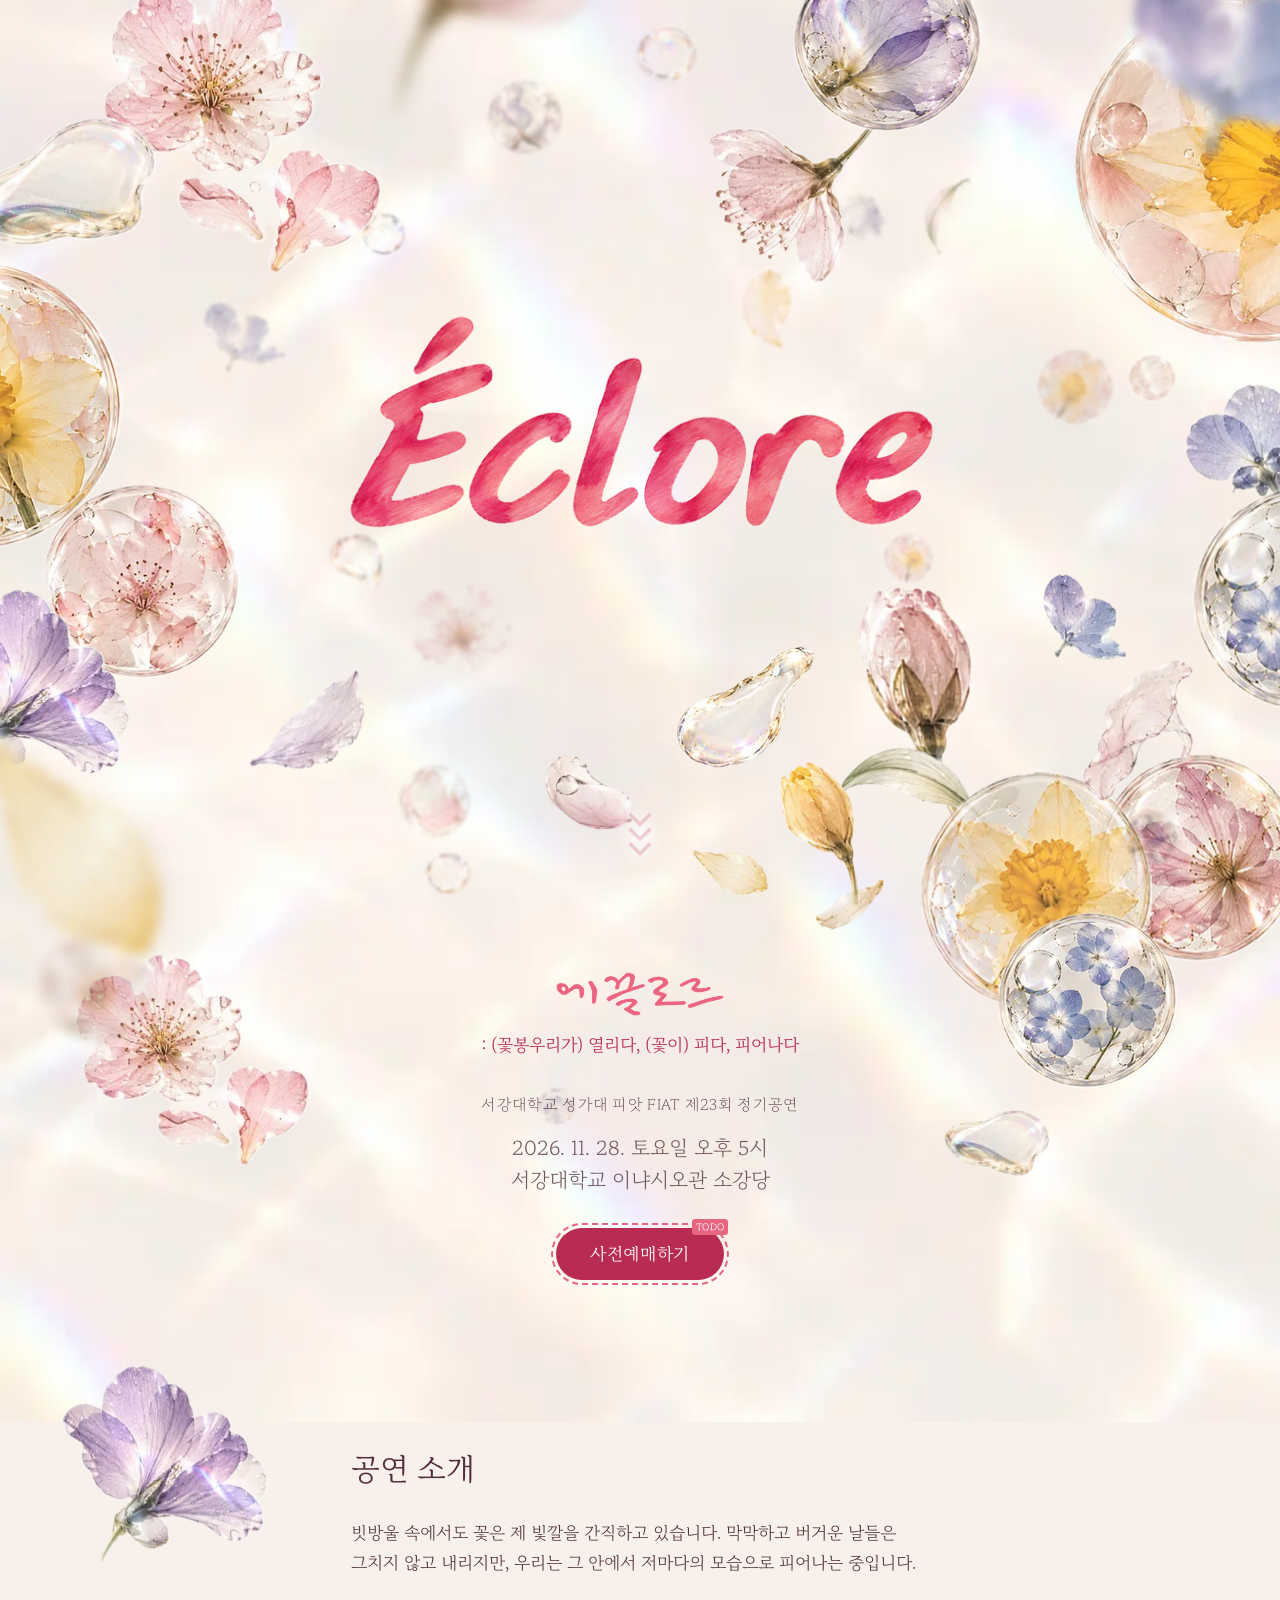
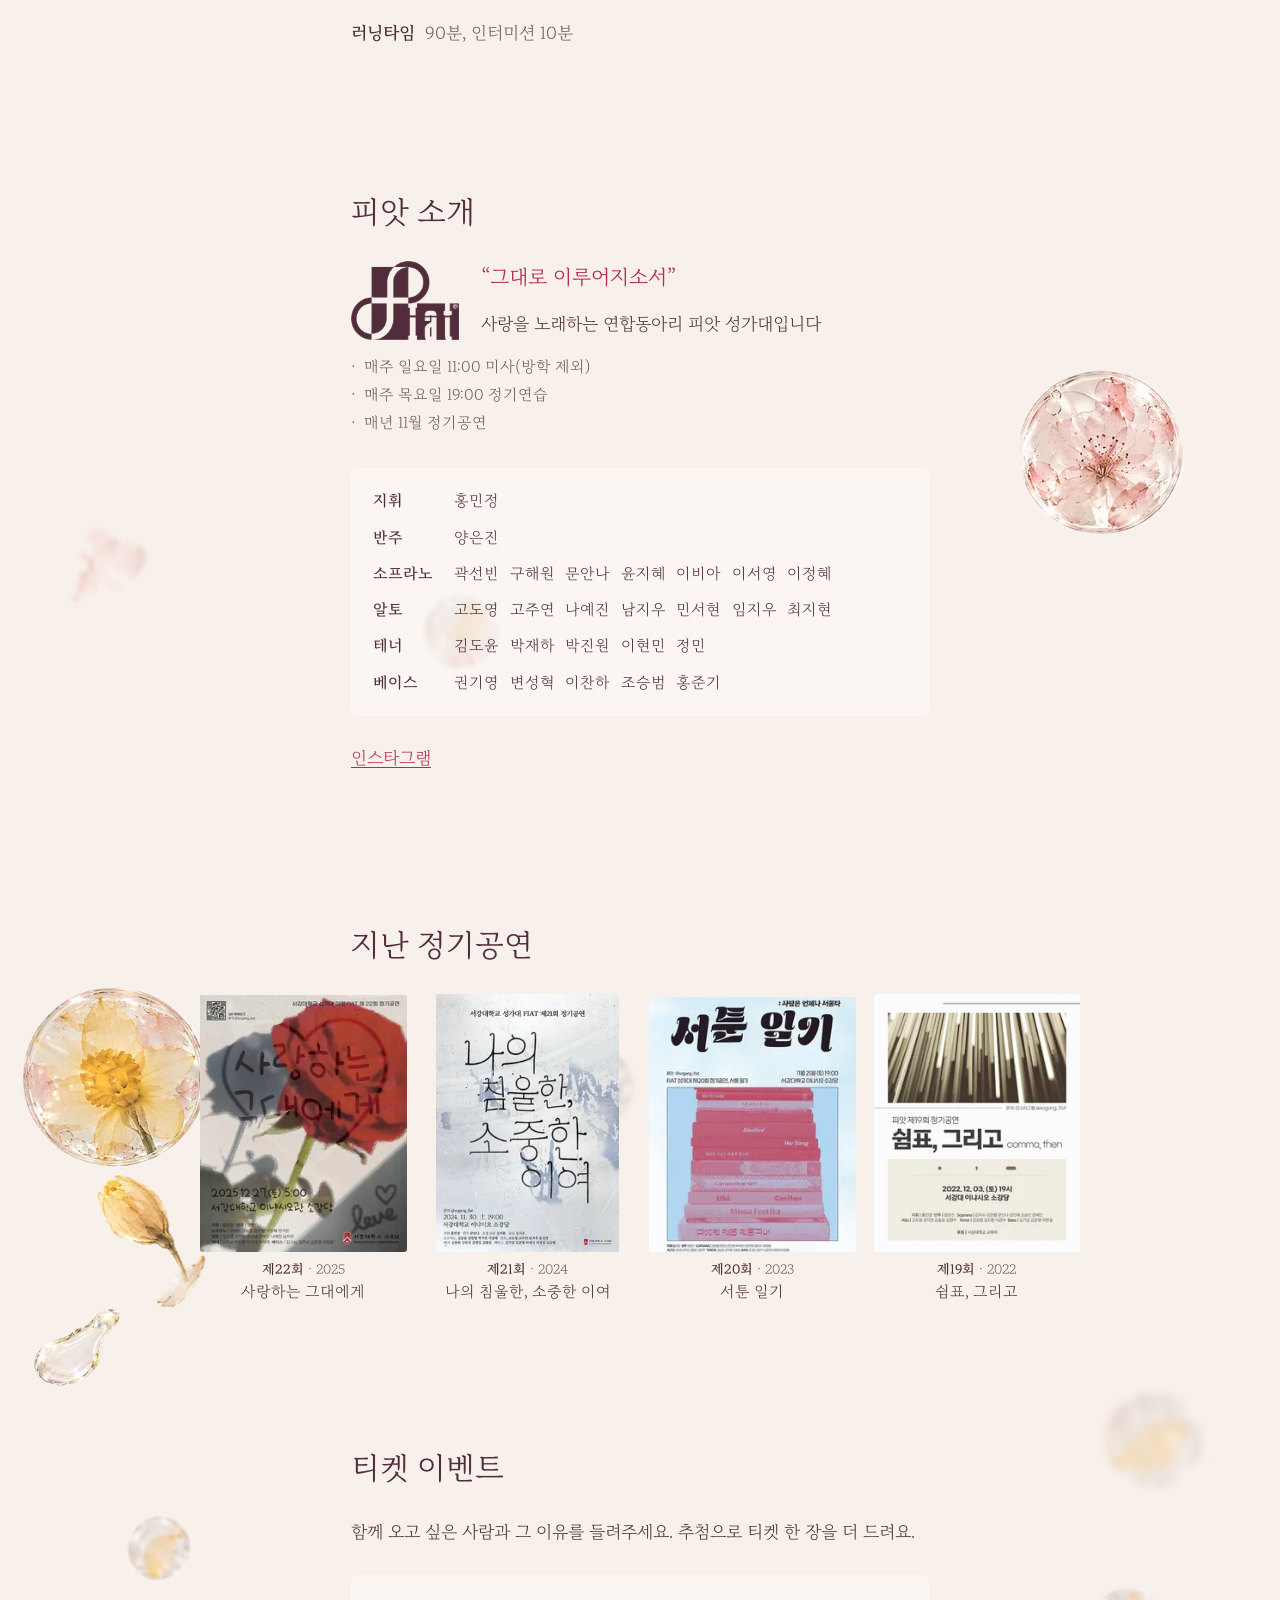
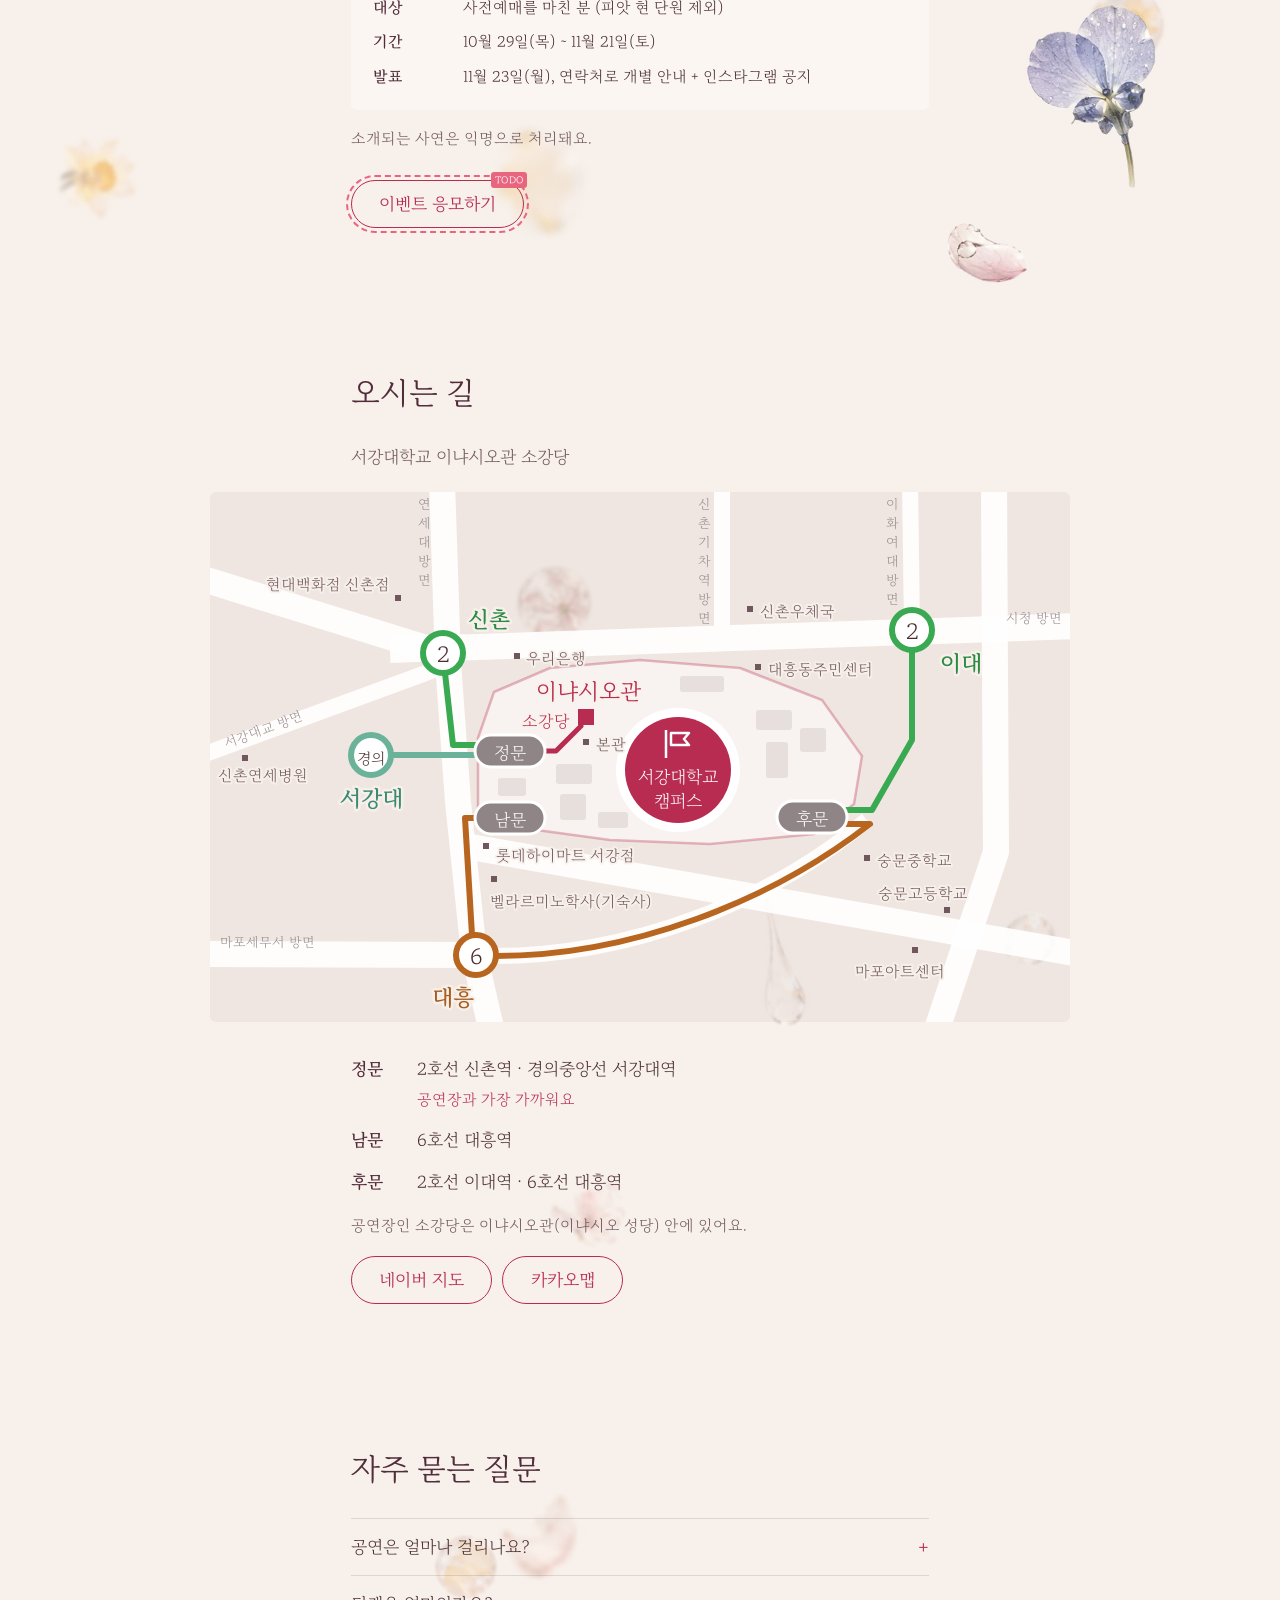
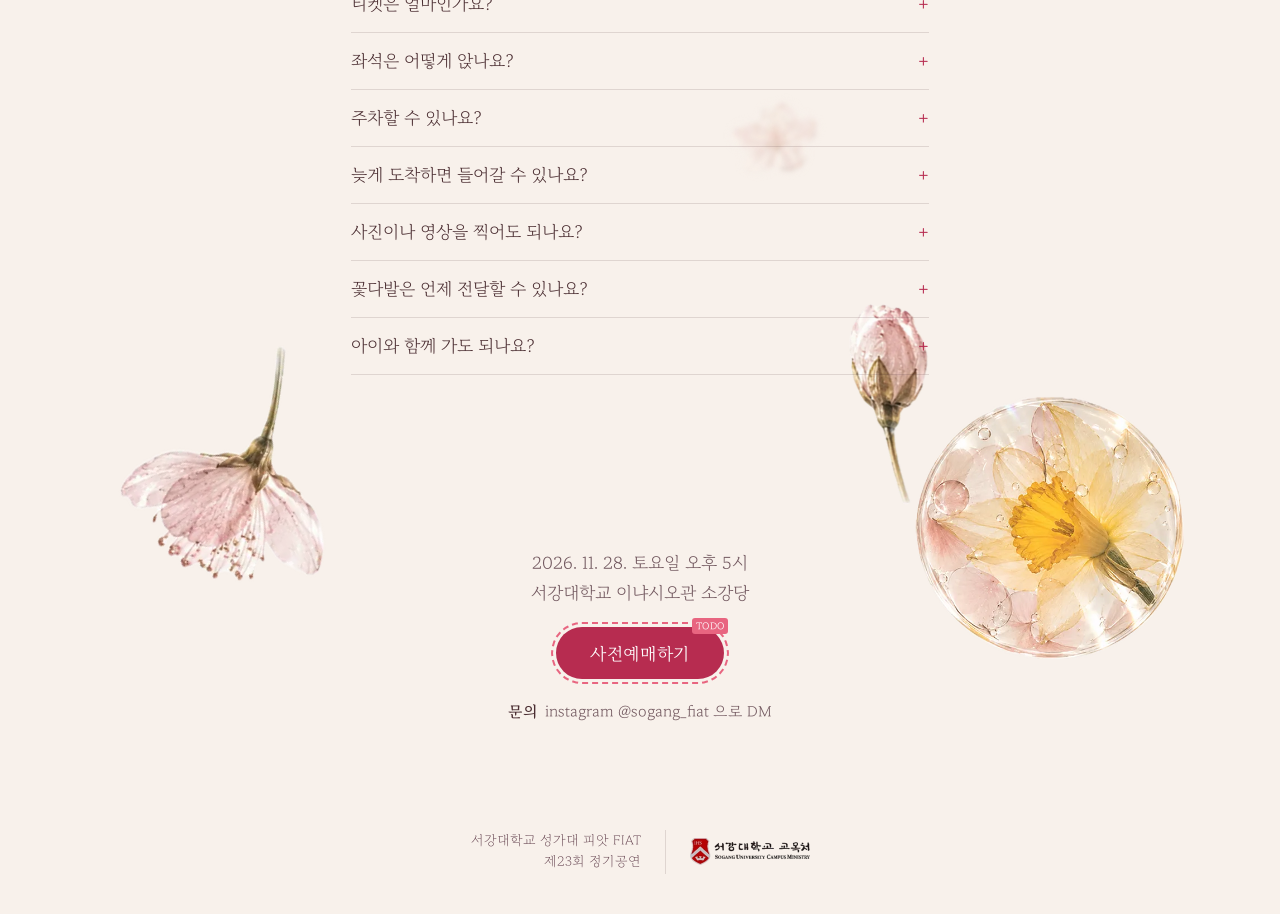
==== commit d6bf3136: "미리보기 [full] 소스 8bf95dc" ====
--- a/index.html
+++ b/index.html
@@ -258,7 +258,7 @@
       <li><span class="routes__gate w-sb">남문</span><span>6호선 대흥역</span></li>
       <li><span class="routes__gate w-sb">후문</span><span>2호선 이대역 · 6호선 대흥역</span></li>
     </ul>
-<p class="note">공연장인 소강당은 이냐시오관(이냐시오 성당) 안에 있어요.</p>    <p class="map-links"><a class="btn-ghost w-r" href="https://map.naver.com/p/search/%EC%84%9C%EA%B0%95%EB%8C%80%ED%95%99%EA%B5%90%20%EC%9D%B4%EB%83%90%EC%8B%9C%EC%98%A4%EA%B4%80" target="_blank" rel="noopener">네이버 지도</a><a class="btn-ghost w-r" href="https://map.kakao.com/link/search/%EC%84%9C%EA%B0%95%EB%8C%80%ED%95%99%EA%B5%90%20%EC%9D%B4%EB%83%90%EC%8B%9C%EC%98%A4%EA%B4%80" target="_blank" rel="noopener">카카오맵</a></p>
+<p class="note">공연장인 소강당은 이냐시오관(이냐시오 성당) 안에 있어요.</p>    <p class="map-links"><a class="btn-ghost w-r" href="https://naver.me/FgHIQgKo" target="_blank" rel="noopener">네이버 지도</a><a class="btn-ghost w-r" href="https://place.map.kakao.com/939527514" target="_blank" rel="noopener">카카오맵</a></p>
   </section>
 
   <section class="sec faq" id="faq" aria-labelledby="faq-h">
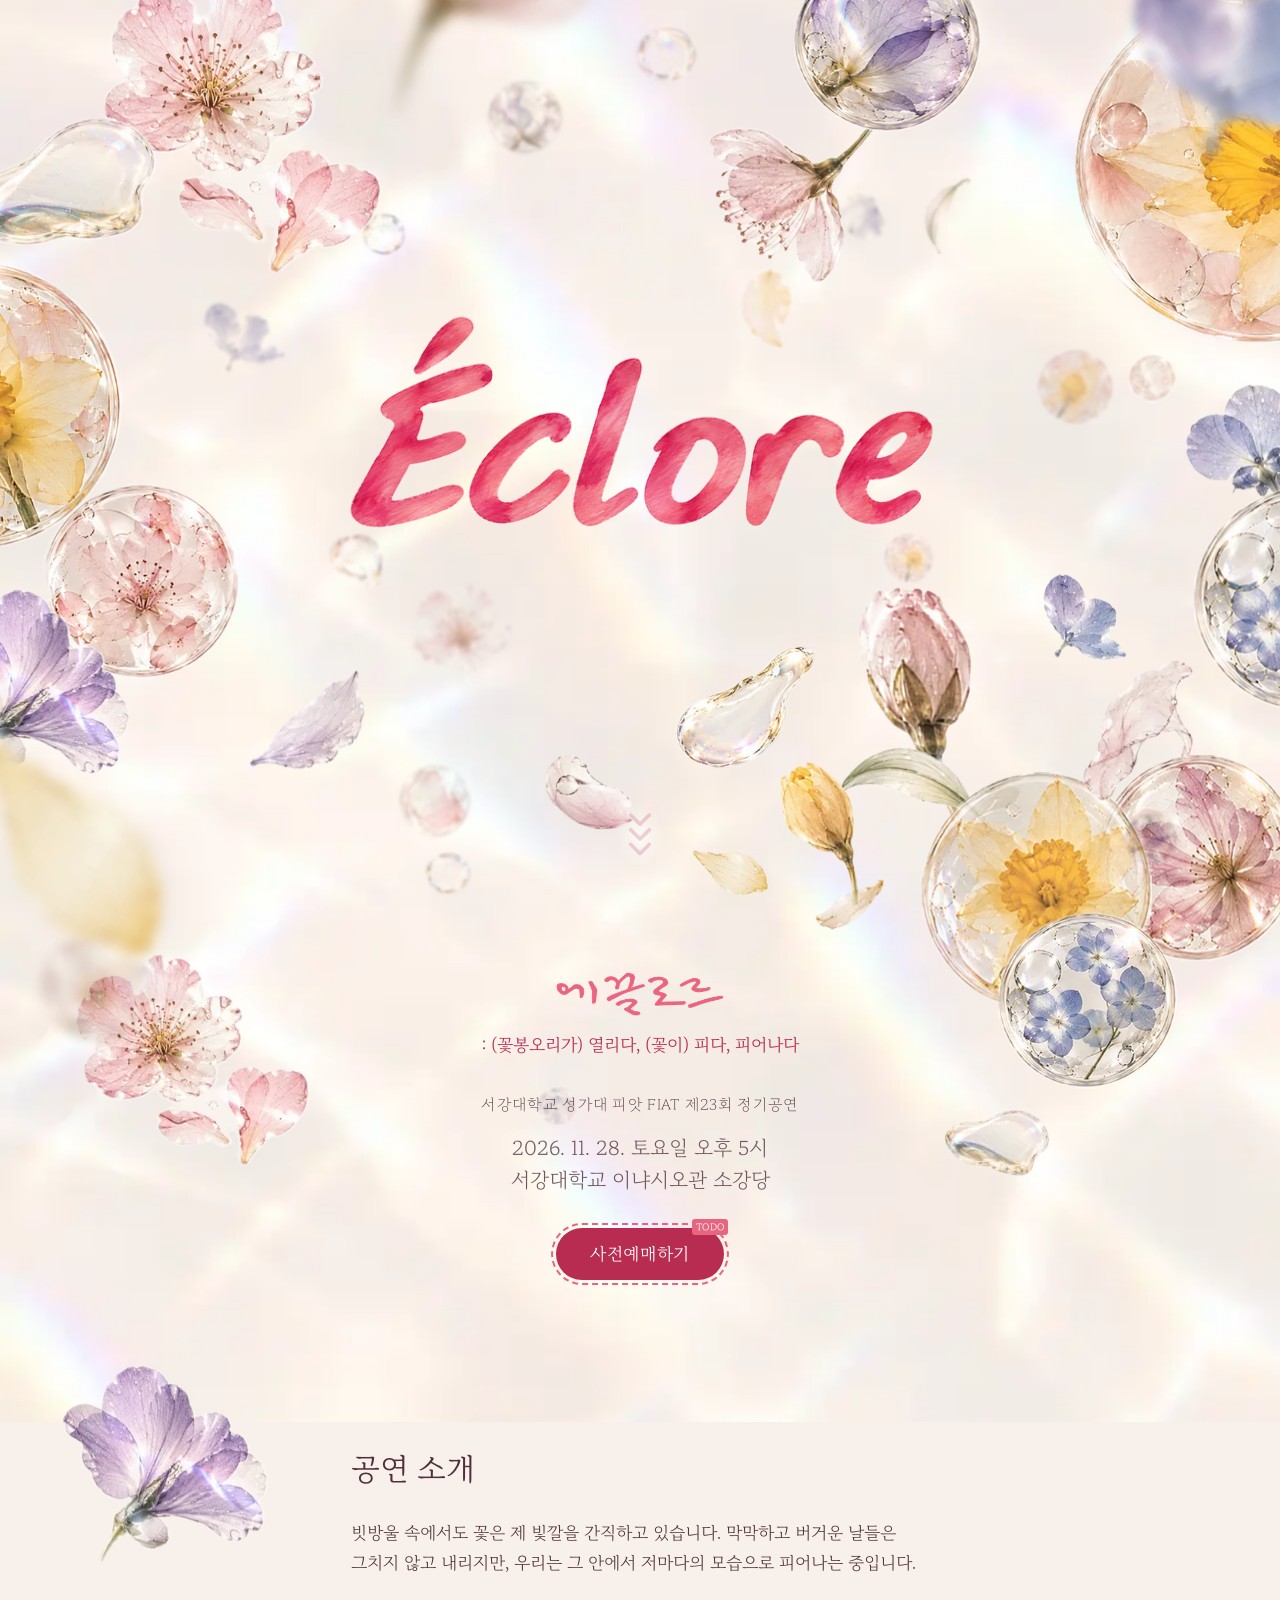
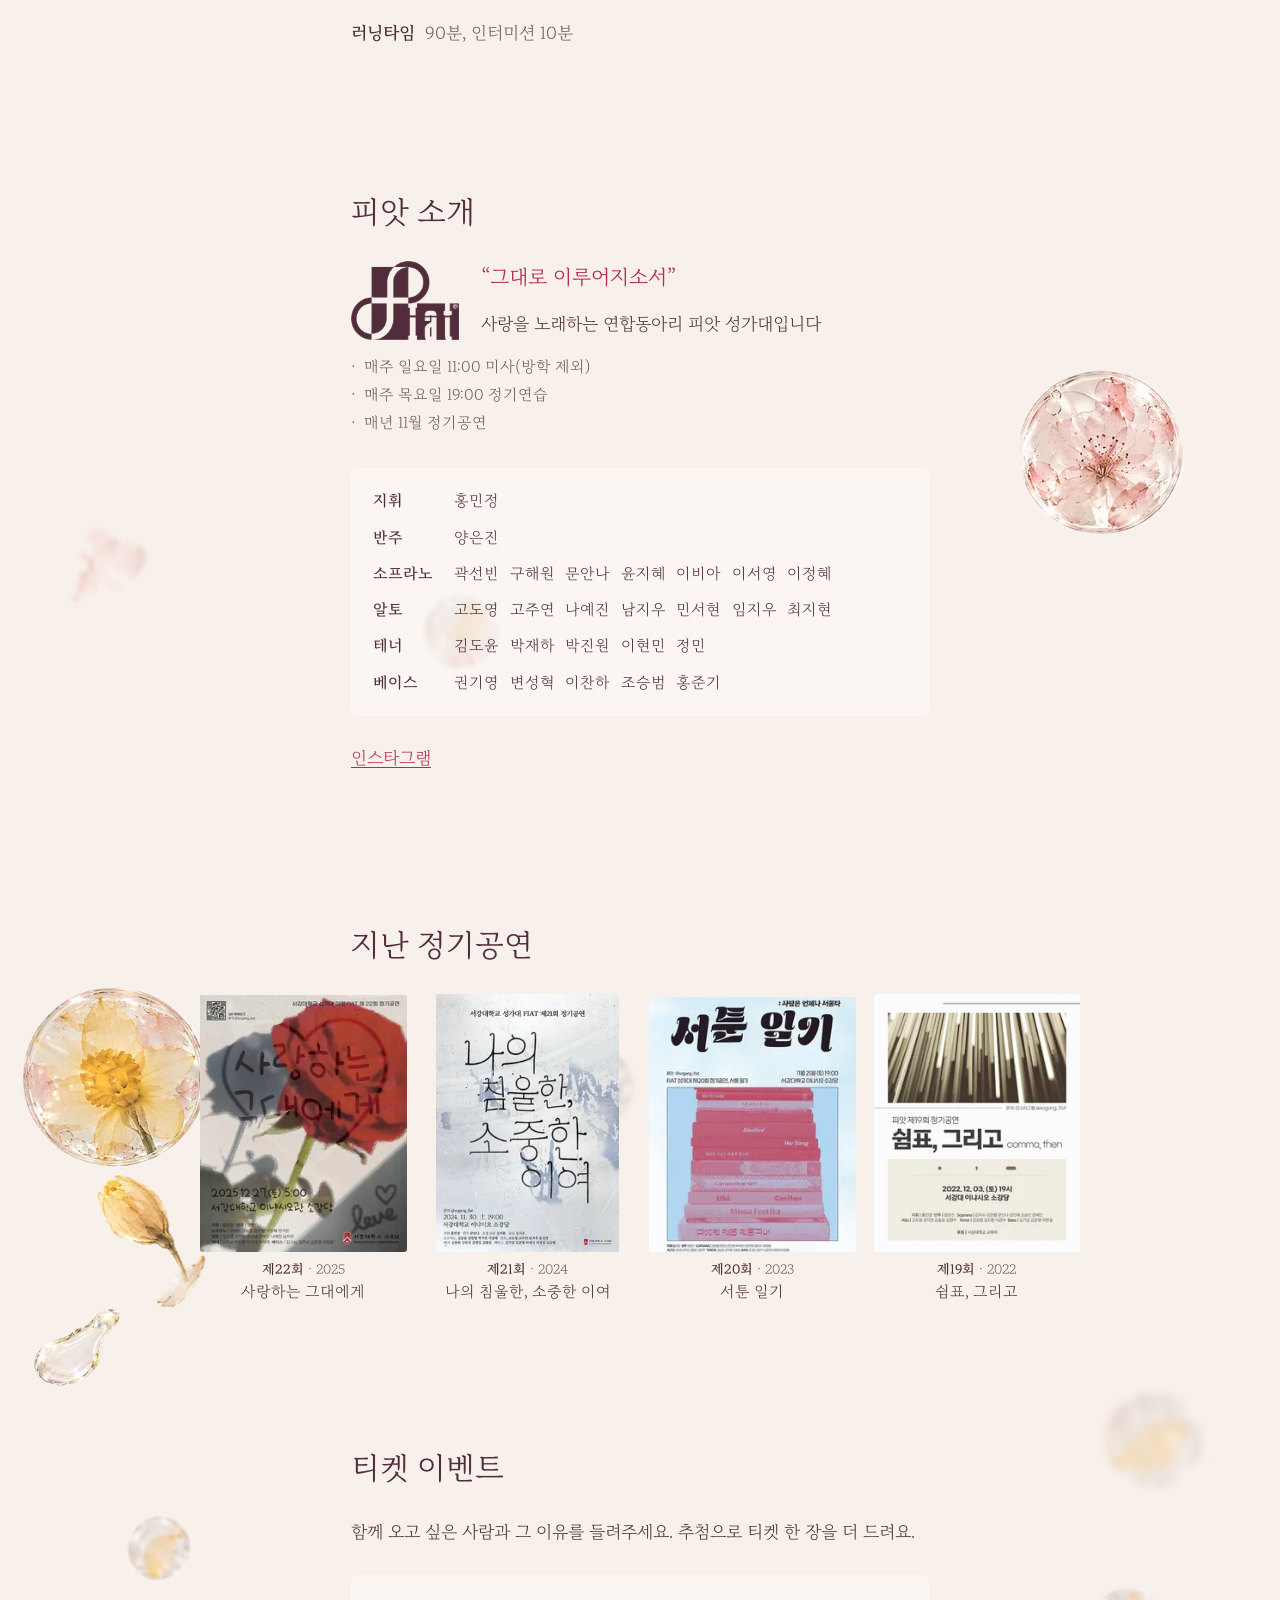
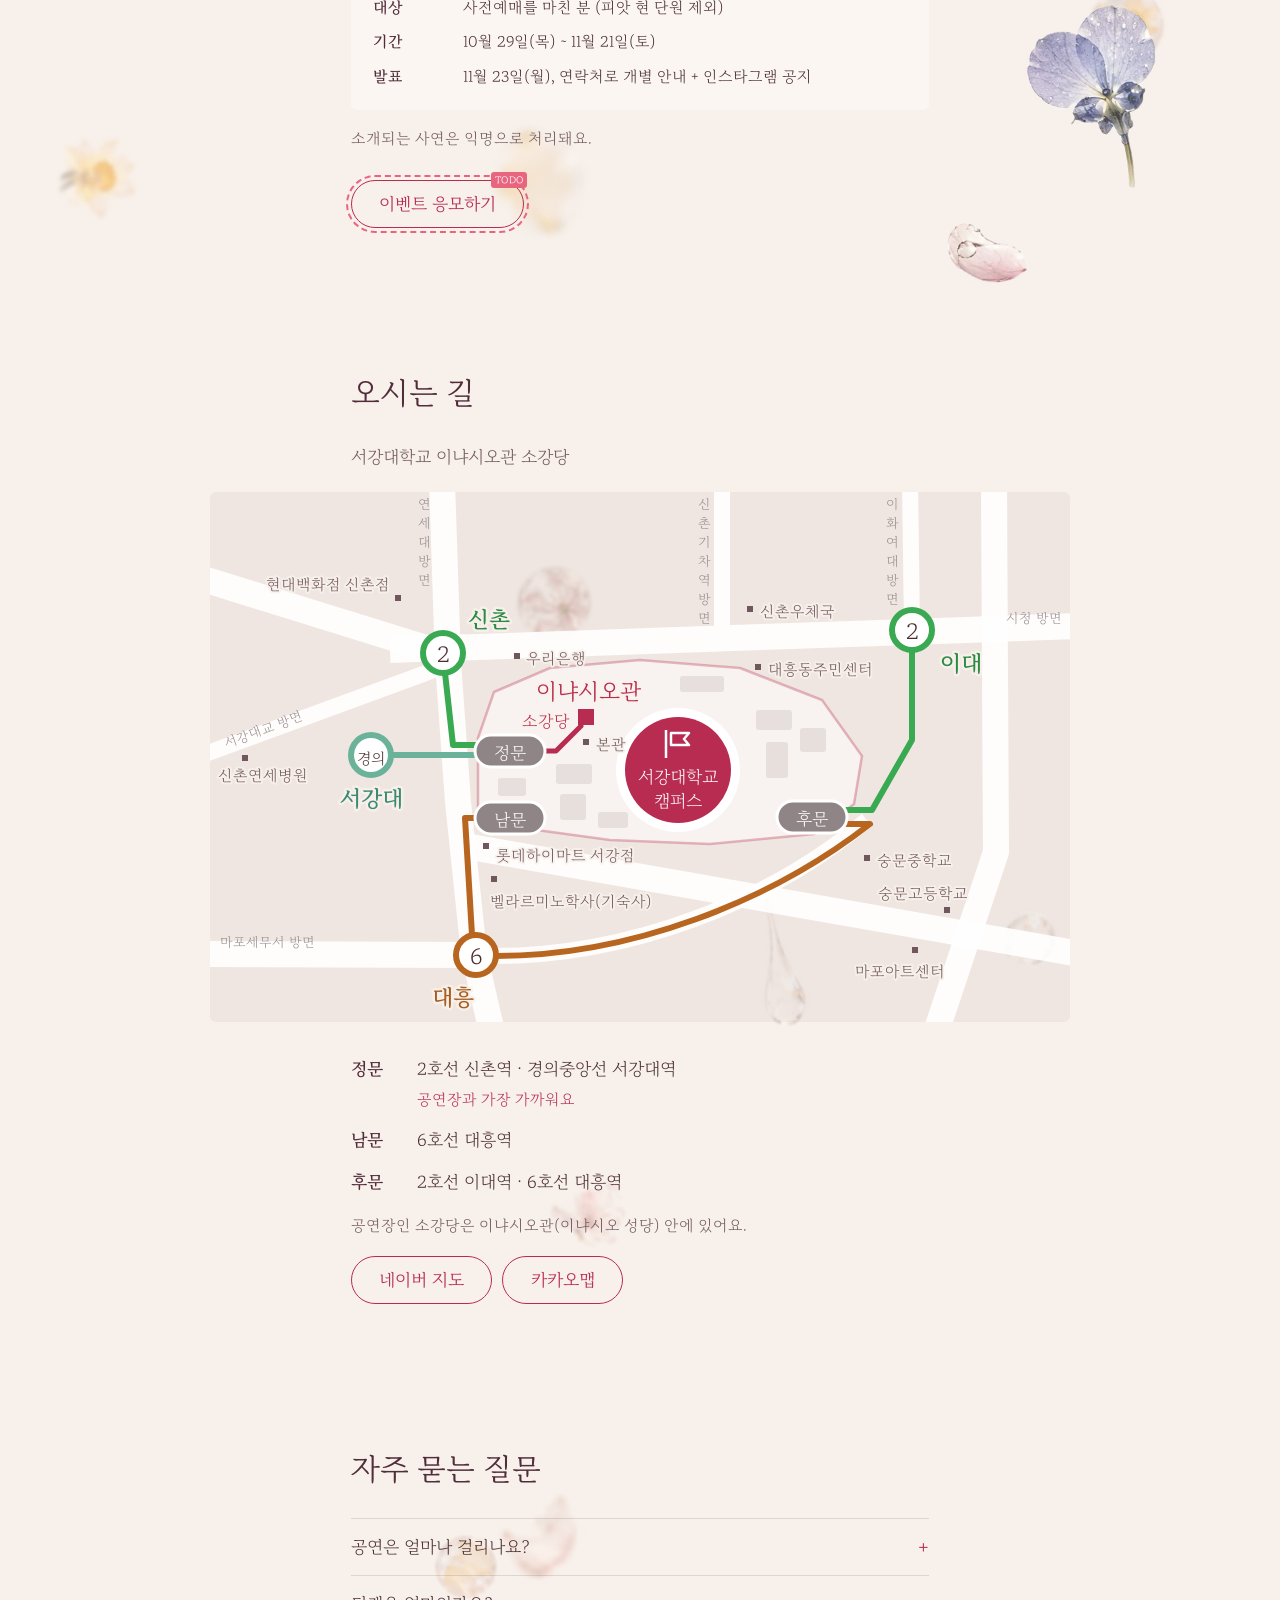
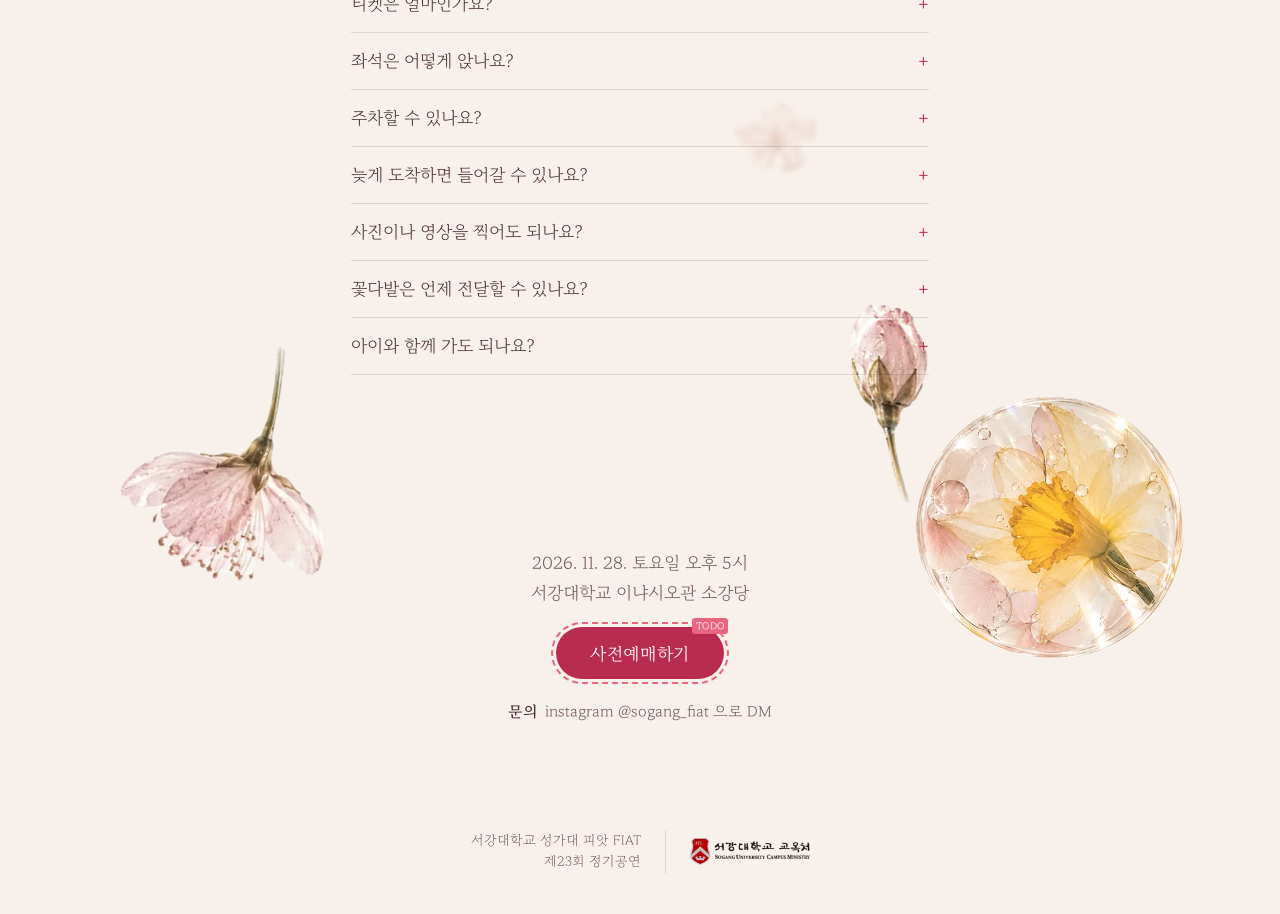
==== commit 8f1b0b05: "미리보기 [full] 소스 a3aa049" ====
--- a/index.html
+++ b/index.html
@@ -29,7 +29,7 @@
   document.documentElement.classList.add('intro-wait');
 })();
 </script>
-<link rel="stylesheet" href="./css/site.css?v=554b5e67">
+<link rel="stylesheet" href="./css/site.css?v=ac3e8361">
 <script type="module" src="./js/main.js?v=a6cdd872"></script>
 </head>
 <body class="mode-full">
@@ -65,7 +65,7 @@
   <section class="info" id="info">
     <div class="scene" data-anchor="info" aria-hidden="true"><picture class="obj" data-id="info-drop-far" data-layer="far" data-speed="0.5" data-pf="1.11" style="--z:1;--o:0.43;--mx:40.3;--my:13;--mw:9.993;--mr:0;--dx:35;--dy:44;--dw:4.441;--dr:0"><source media="(min-aspect-ratio: 4/5)" srcset="./img/o/drop-028-b2-120.webp 132w" sizes="min(4.441vw, 7.106vh)"><img src="./img/o/drop-028-b2-120.webp" srcset="./img/o/drop-028-b2-120.webp 132w" sizes="9.993vw" width="161" height="150" alt="" loading="lazy" decoding="async"></picture><picture class="obj" data-id="far-info-3" data-layer="far" data-speed="0.5" data-pf="1.103" style="--z:1;--o:0.62;--mx:96.7;--my:38.9;--mw:11.03;--mr:9;--dx:89.9;--dy:36.6;--dw:4.743;--dr:9"><source media="(min-aspect-ratio: 4/5)" srcset="./img/o/bubble-004-b2-120.webp 132w" sizes="min(4.743vw, 7.589vh)"><img src="./img/o/bubble-004-b2-120.webp" srcset="./img/o/bubble-004-b2-120.webp 132w" sizes="11.03vw" width="364" height="361" alt="" loading="lazy" decoding="async"></picture><picture class="obj" data-id="info-blossom-l" data-layer="mid" data-speed="0.85" style="--z:3;--o:1;--mx:6;--my:46;--mw:26;--mr:-15;--dx:15;--dy:30;--dw:17;--dr:-15"><source media="(min-aspect-ratio: 4/5)" srcset="./img/o/blossom-pink-topleft-120.webp 120w, ./img/o/blossom-pink-topleft-240.webp 240w, ./img/o/blossom-pink-topleft-480.webp 480w, ./img/o/blossom-pink-topleft-720.webp 720w" sizes="min(17vw, 27.2vh)"><img src="./img/o/blossom-pink-topleft-120.webp" srcset="./img/o/blossom-pink-topleft-120.webp 120w, ./img/o/blossom-pink-topleft-240.webp 240w, ./img/o/blossom-pink-topleft-480.webp 480w, ./img/o/blossom-pink-topleft-720.webp 720w" sizes="26vw" width="1530" height="1600" alt="" loading="lazy" decoding="async"></picture><picture class="obj" data-id="info-bubble-r" data-layer="mid" data-speed="0.85" style="--z:3;--o:1;--mx:93;--my:46;--mw:22;--mr:0;--dx:85;--dy:22;--dw:14;--dr:0"><source media="(min-aspect-ratio: 4/5)" srcset="./img/o/bubble-blue-flowers-120.webp 120w, ./img/o/bubble-blue-flowers-240.webp 240w, ./img/o/bubble-blue-flowers-480.webp 480w, ./img/o/bubble-blue-flowers-720.webp 720w" sizes="min(14vw, 22.4vh)"><img src="./img/o/bubble-blue-flowers-120.webp" srcset="./img/o/bubble-blue-flowers-120.webp 120w, ./img/o/bubble-blue-flowers-240.webp 240w, ./img/o/bubble-blue-flowers-480.webp 480w, ./img/o/bubble-blue-flowers-720.webp 720w" sizes="22vw" width="1570" height="1547" alt="" loading="lazy" decoding="async"></picture><picture class="obj obj--d-only" data-id="info-drop-r" data-layer="mid" data-speed="0.85" style="--z:4;--o:1;--mx:0;--my:0;--mw:0;--mr:0;--dx:78;--dy:40;--dw:8;--dr:20"><source media="(min-aspect-ratio: 4/5)" srcset="./img/o/drop-blob-a-120.webp 120w, ./img/o/drop-blob-a-240.webp 240w, ./img/o/drop-blob-a-480.webp 480w" sizes="min(8vw, 12.8vh)"><img src="[data-uri]" width="1285" height="863" alt="" loading="lazy" decoding="async"></picture></div>
     <p class="info__ko"><img src="./img/title-ko-320.webp" srcset="./img/title-ko-320.webp 320w, ./img/title-ko-640.webp 640w" sizes="168px" width="1083" height="283" alt="에끌로르"></p>
-    <p class="info__definition w-r">: (꽃봉우리가) 열리다, (꽃이) 피다, 피어나다</p>
+    <p class="info__definition w-r">: (꽃봉오리가) 열리다, (꽃이) 피다, 피어나다</p>
     <p class="info__presenter w-xl">서강대학교 성가대 피앗 FIAT 제23회 정기공연</p>
     <p class="info__when"><time datetime="2026-11-28T17:00:00+09:00">2026. 11. 28. 토요일 오후 5시</time><br>서강대학교 이냐시오관 소강당</p>
     <a class="btn-book w-r is-todo" id="cta-hero" href="#" data-goatcounter-click="booking-hero">사전예매하기</a>
--- a/css/site.css
+++ b/css/site.css
@@ -1,6 +1,6 @@
 @font-face{font-family:"MaruBuri";src:url("../fonts/MaruBuri-ExtraLight.6883f3f7.woff2") format("woff2");font-weight:200;font-style:normal;font-display:swap}
 @font-face{font-family:"MaruBuri";src:url("../fonts/MaruBuri-Light.186abe60.woff2") format("woff2");font-weight:300;font-style:normal;font-display:swap}
-@font-face{font-family:"MaruBuri";src:url("../fonts/MaruBuri-Regular.aeb98d4f.woff2") format("woff2");font-weight:400;font-style:normal;font-display:swap}
+@font-face{font-family:"MaruBuri";src:url("../fonts/MaruBuri-Regular.4ba055a8.woff2") format("woff2");font-weight:400;font-style:normal;font-display:swap}
 @font-face{font-family:"MaruBuri";src:url("../fonts/MaruBuri-SemiBold.dad21cf8.woff2") format("woff2");font-weight:600;font-style:normal;font-display:swap}
 :root {
   --bg: #F8F1EB;
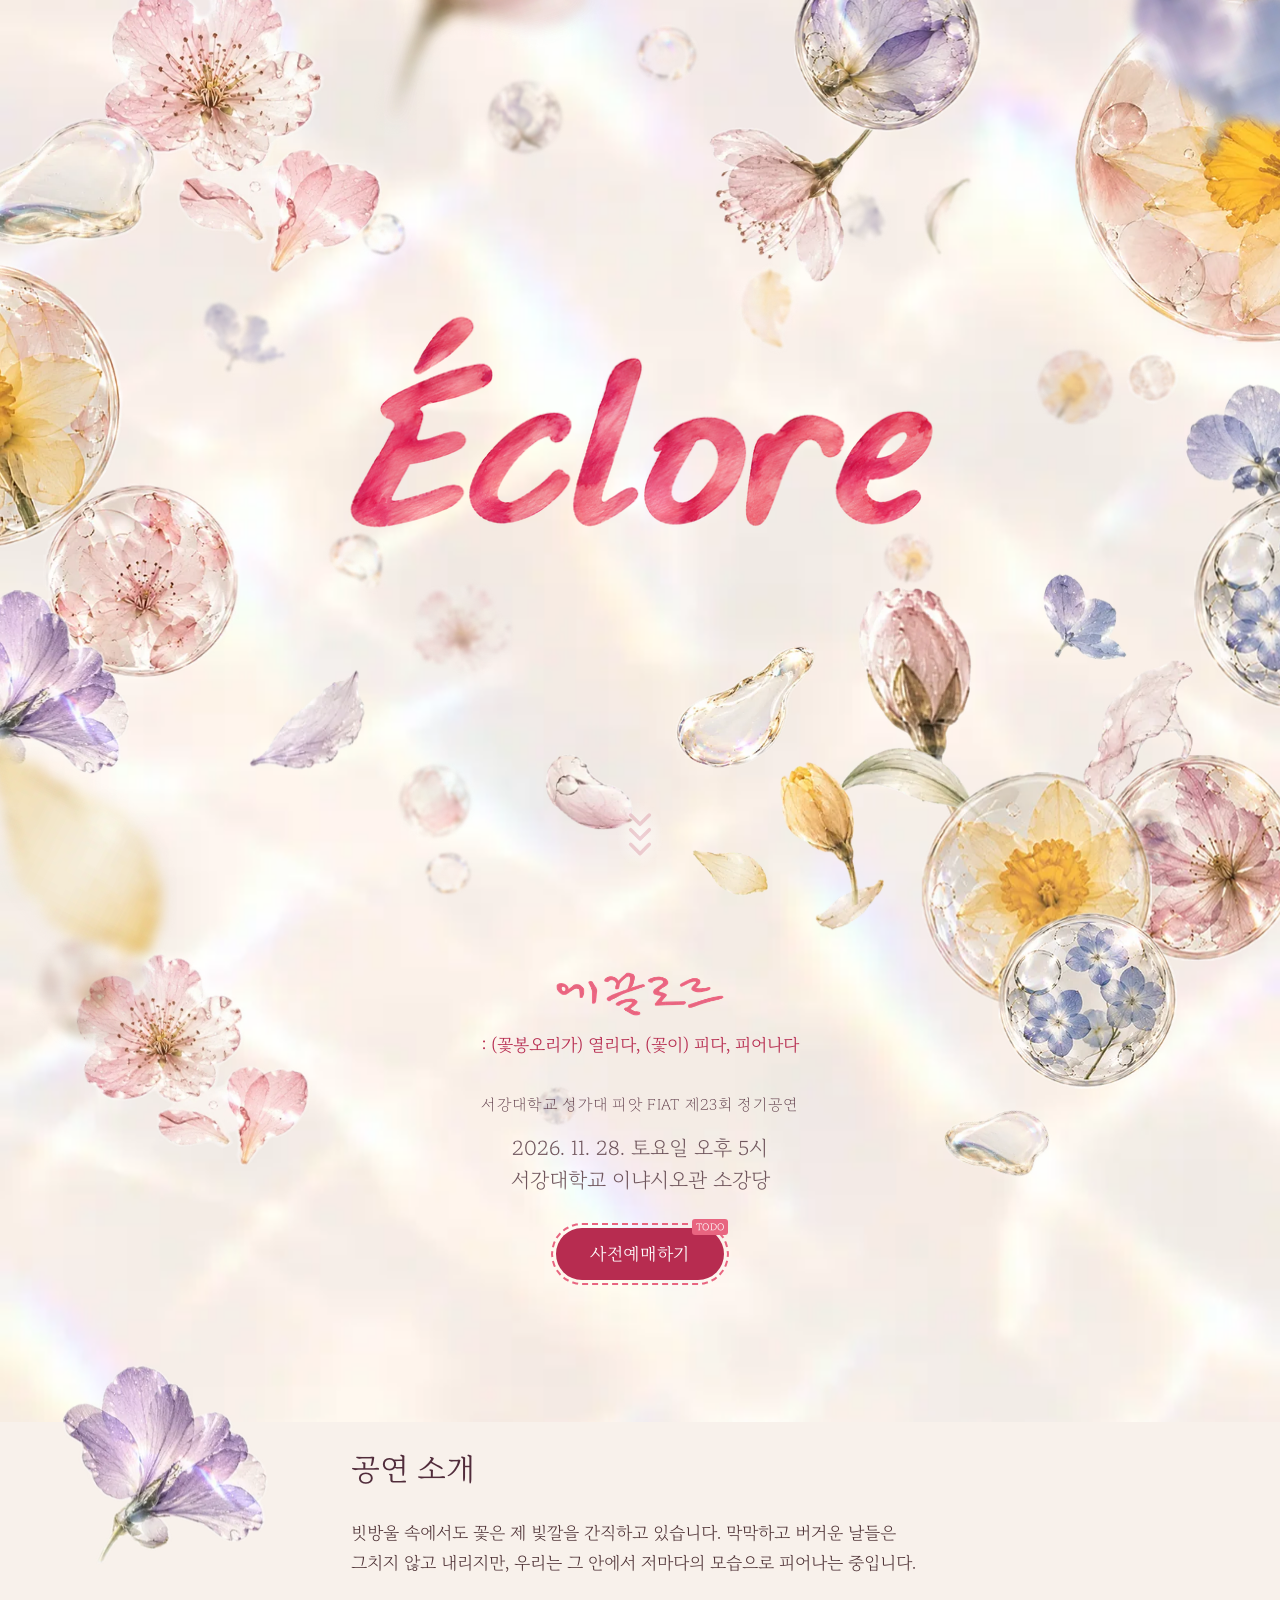
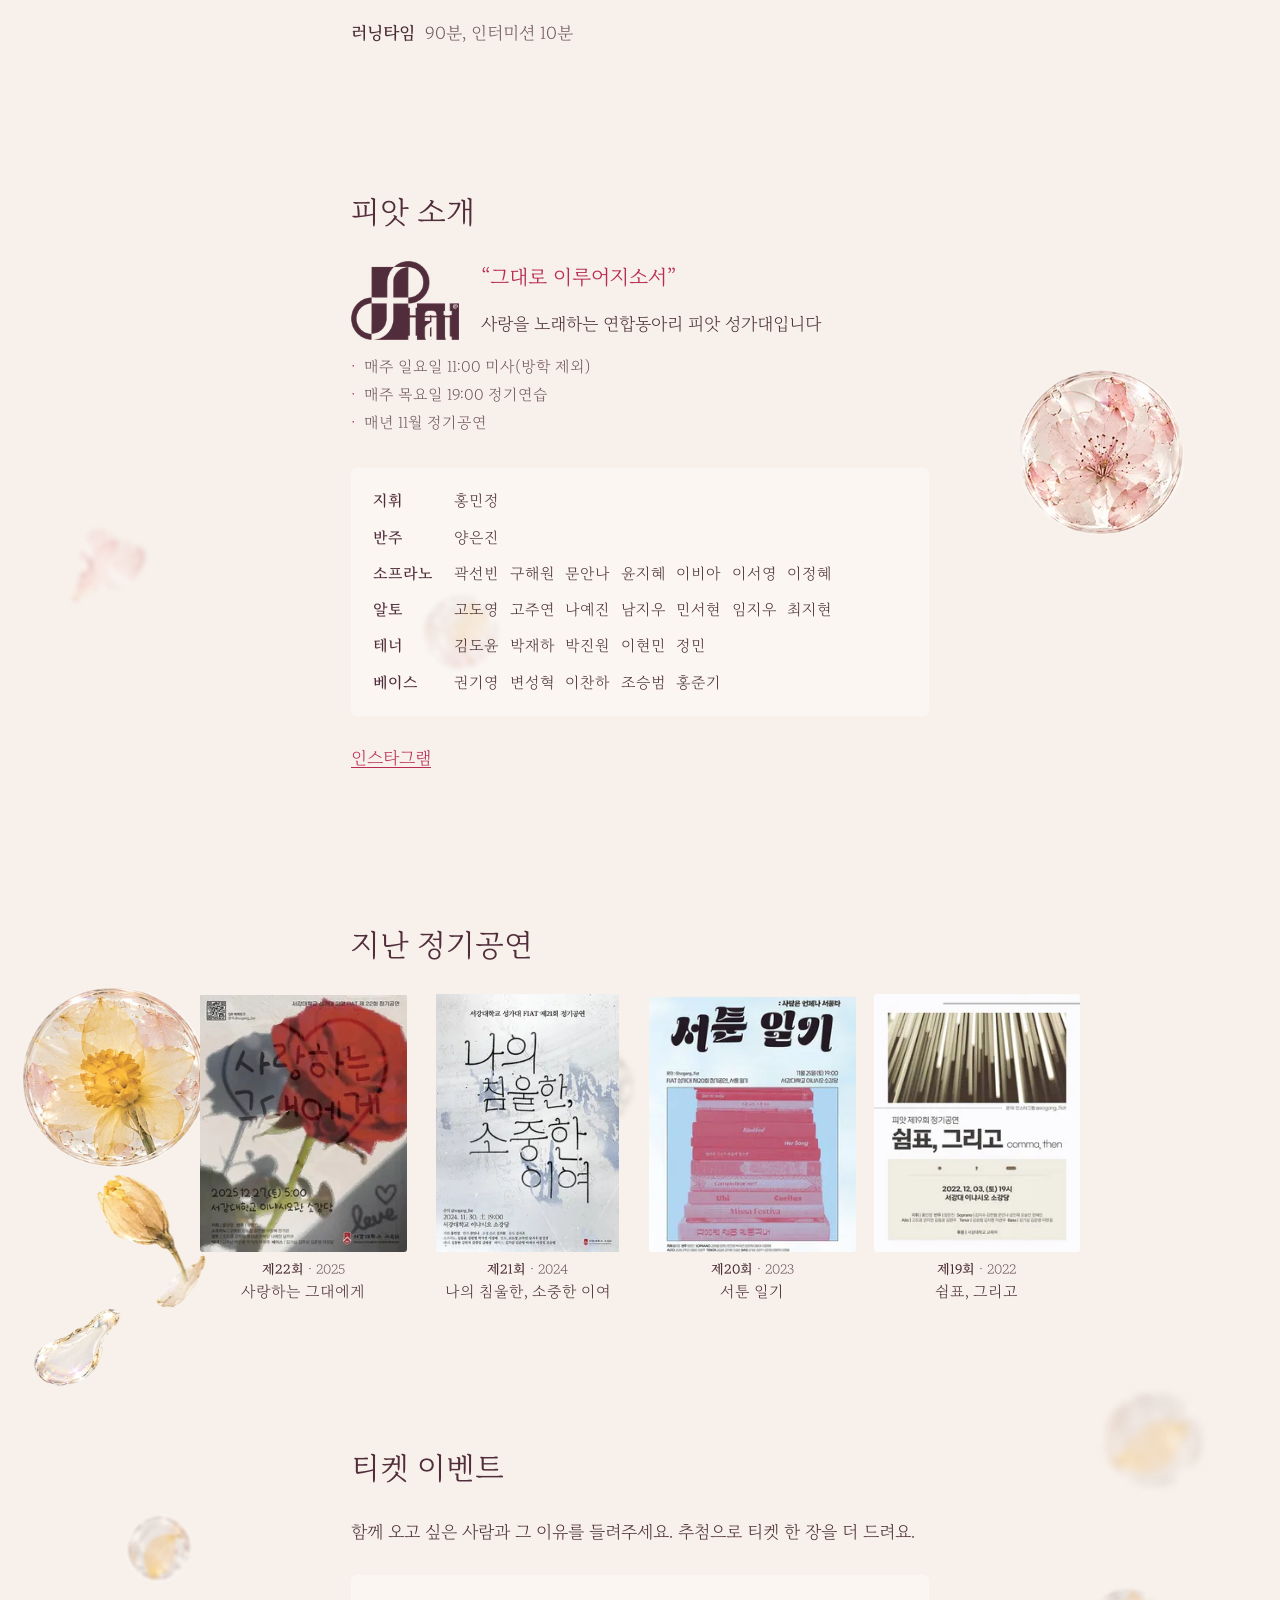
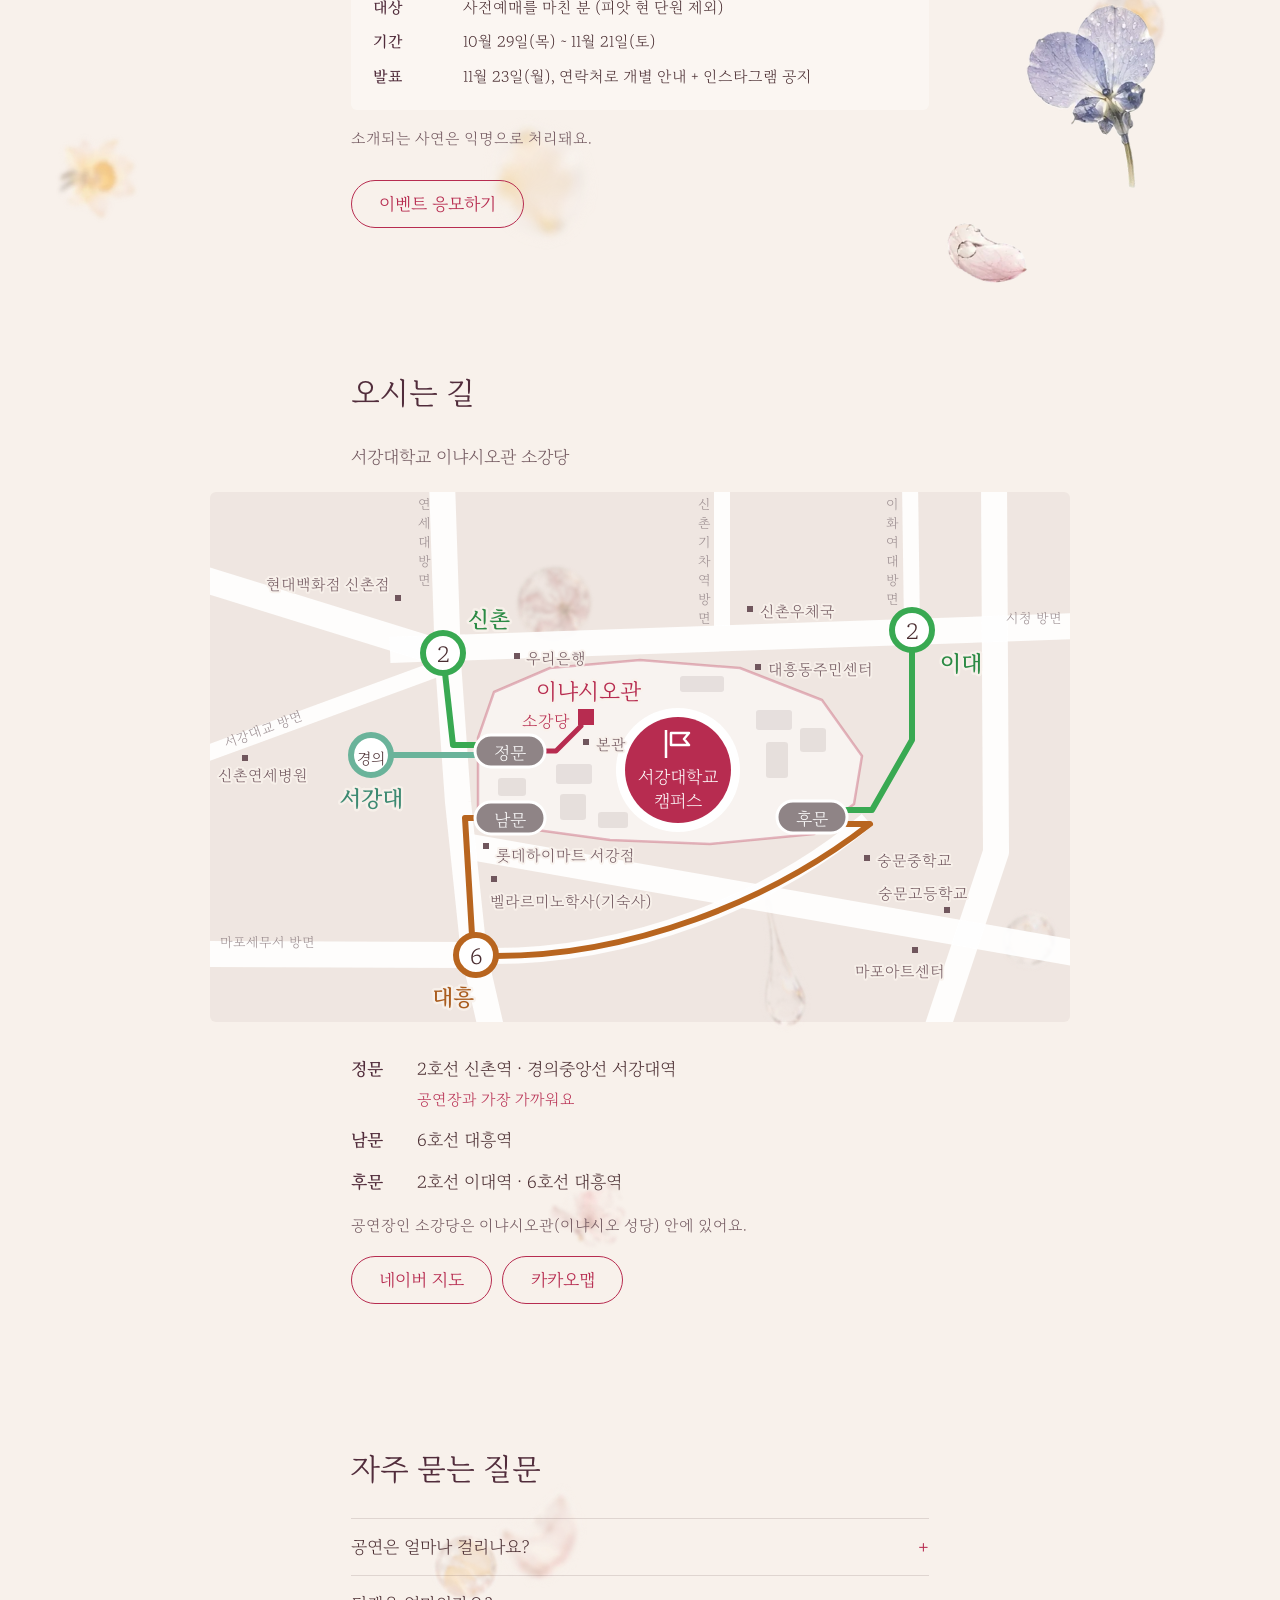
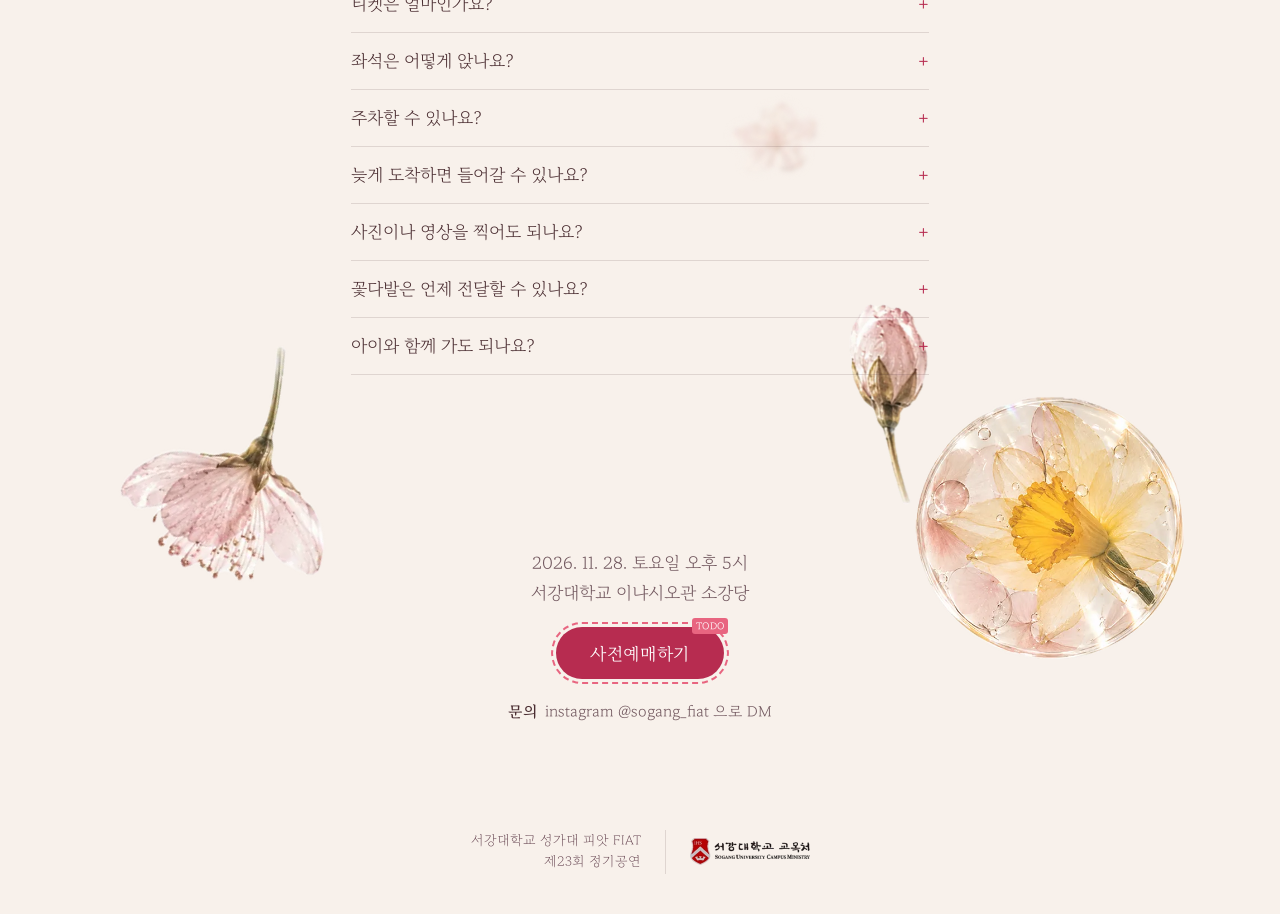
==== commit 561dc379: "미리보기 [full] 소스 e7d1381" ====
--- a/index.html
+++ b/index.html
@@ -133,8 +133,8 @@
       <div><dt class="w-sb">발표</dt><dd>11월 23일(월), 연락처로 개별 안내 + 인스타그램 공지</dd></div>
     </dl>
 <p class="note">소개되는 사연은 익명으로 처리돼요.</p>    <details class="event-form" id="event-form">
-      <summary class="btn-ghost w-r is-todo">이벤트 응모하기</summary>
-      <form class="veil" action="#" method="post" data-endpoint="">
+      <summary class="btn-ghost w-r">이벤트 응모하기</summary>
+      <form class="veil" action="https://script.google.com/macros/s/AKfycbz1TF_lHjiqjBp_1xq_Bktcw7wr74tAbnvDp6x0hy5tj3ILkzcqkmGjbDgd8lLikrR3/exec" method="post" data-endpoint="https://script.google.com/macros/s/AKfycbz1TF_lHjiqjBp_1xq_Bktcw7wr74tAbnvDp6x0hy5tj3ILkzcqkmGjbDgd8lLikrR3/exec">
         <label class="field"><span class="field__label">2026 피앗 정기공연에 함께 오고 싶은 사람이 있나요? 그 이유도 적어주세요.</span>
           <textarea name="story" rows="5" maxlength="1000" required></textarea></label>
         <label class="field"><span class="field__label">이름 (예매자명과 같게)</span>
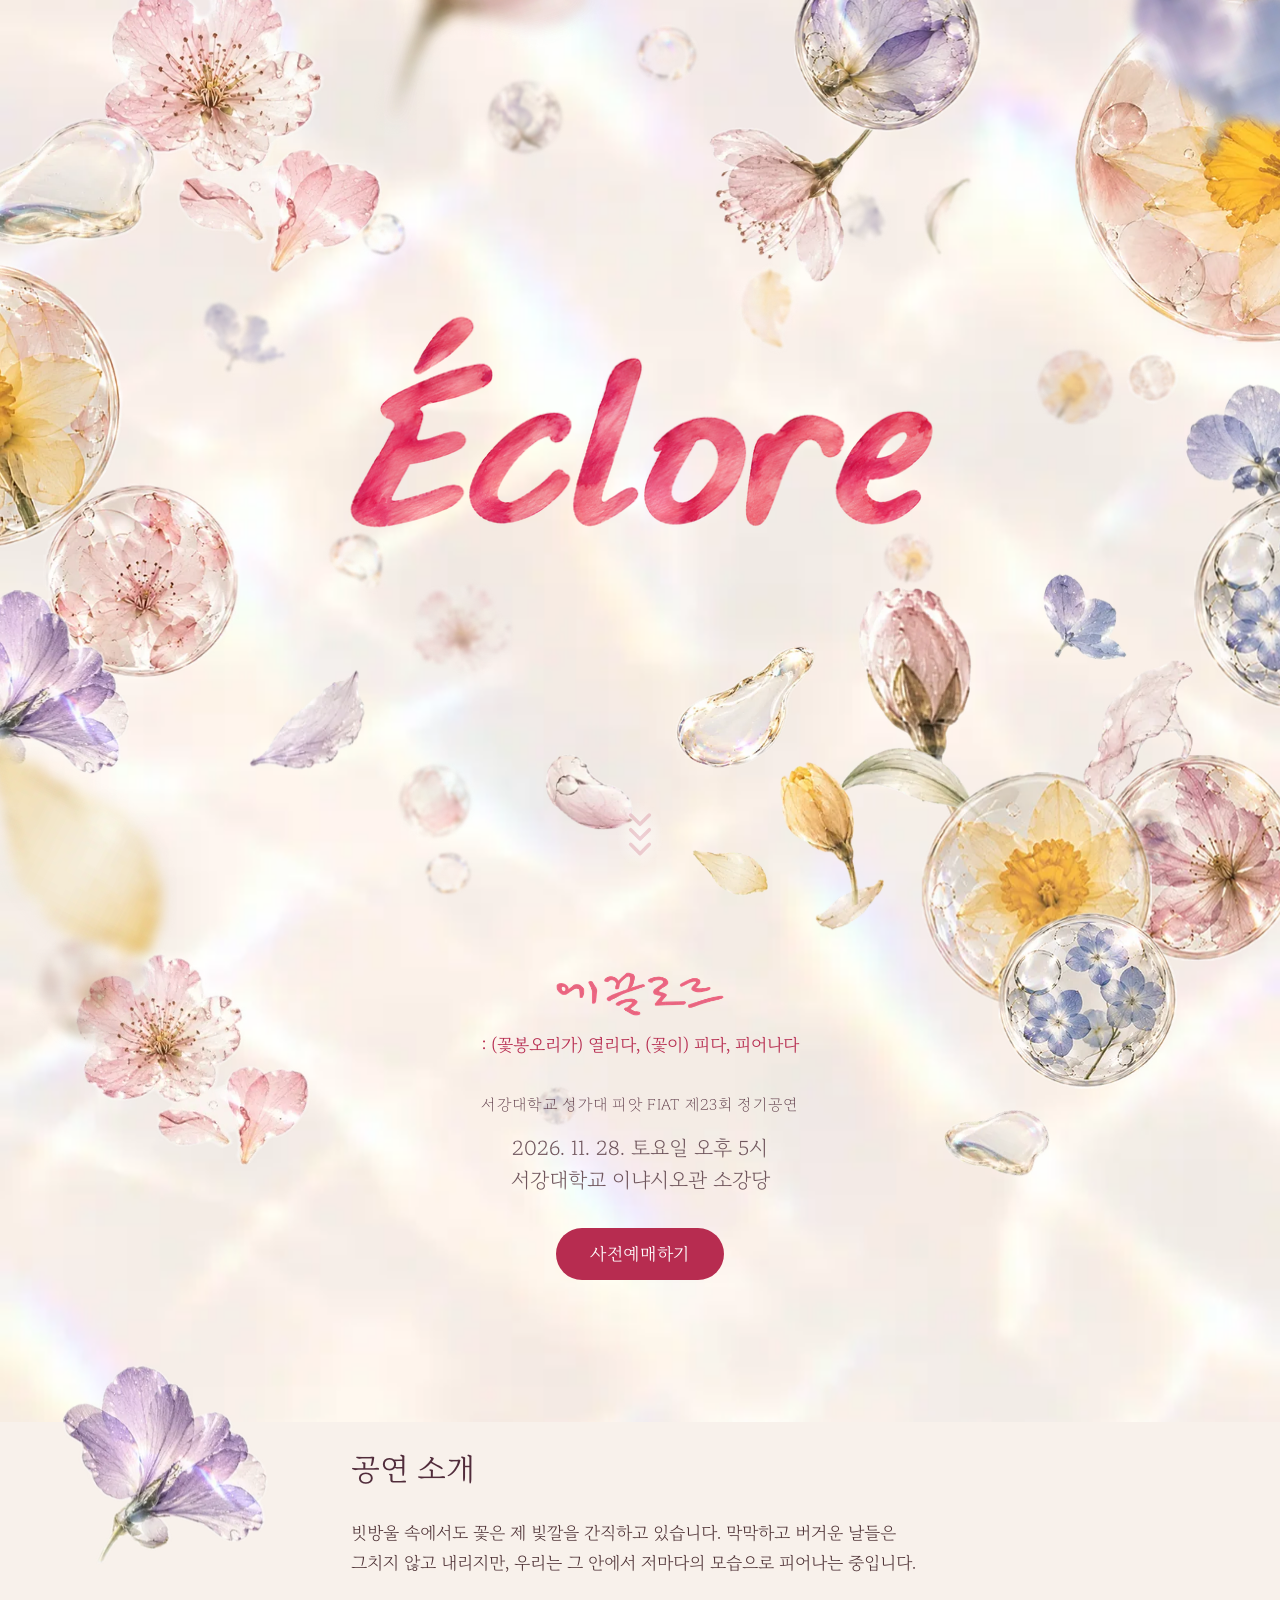
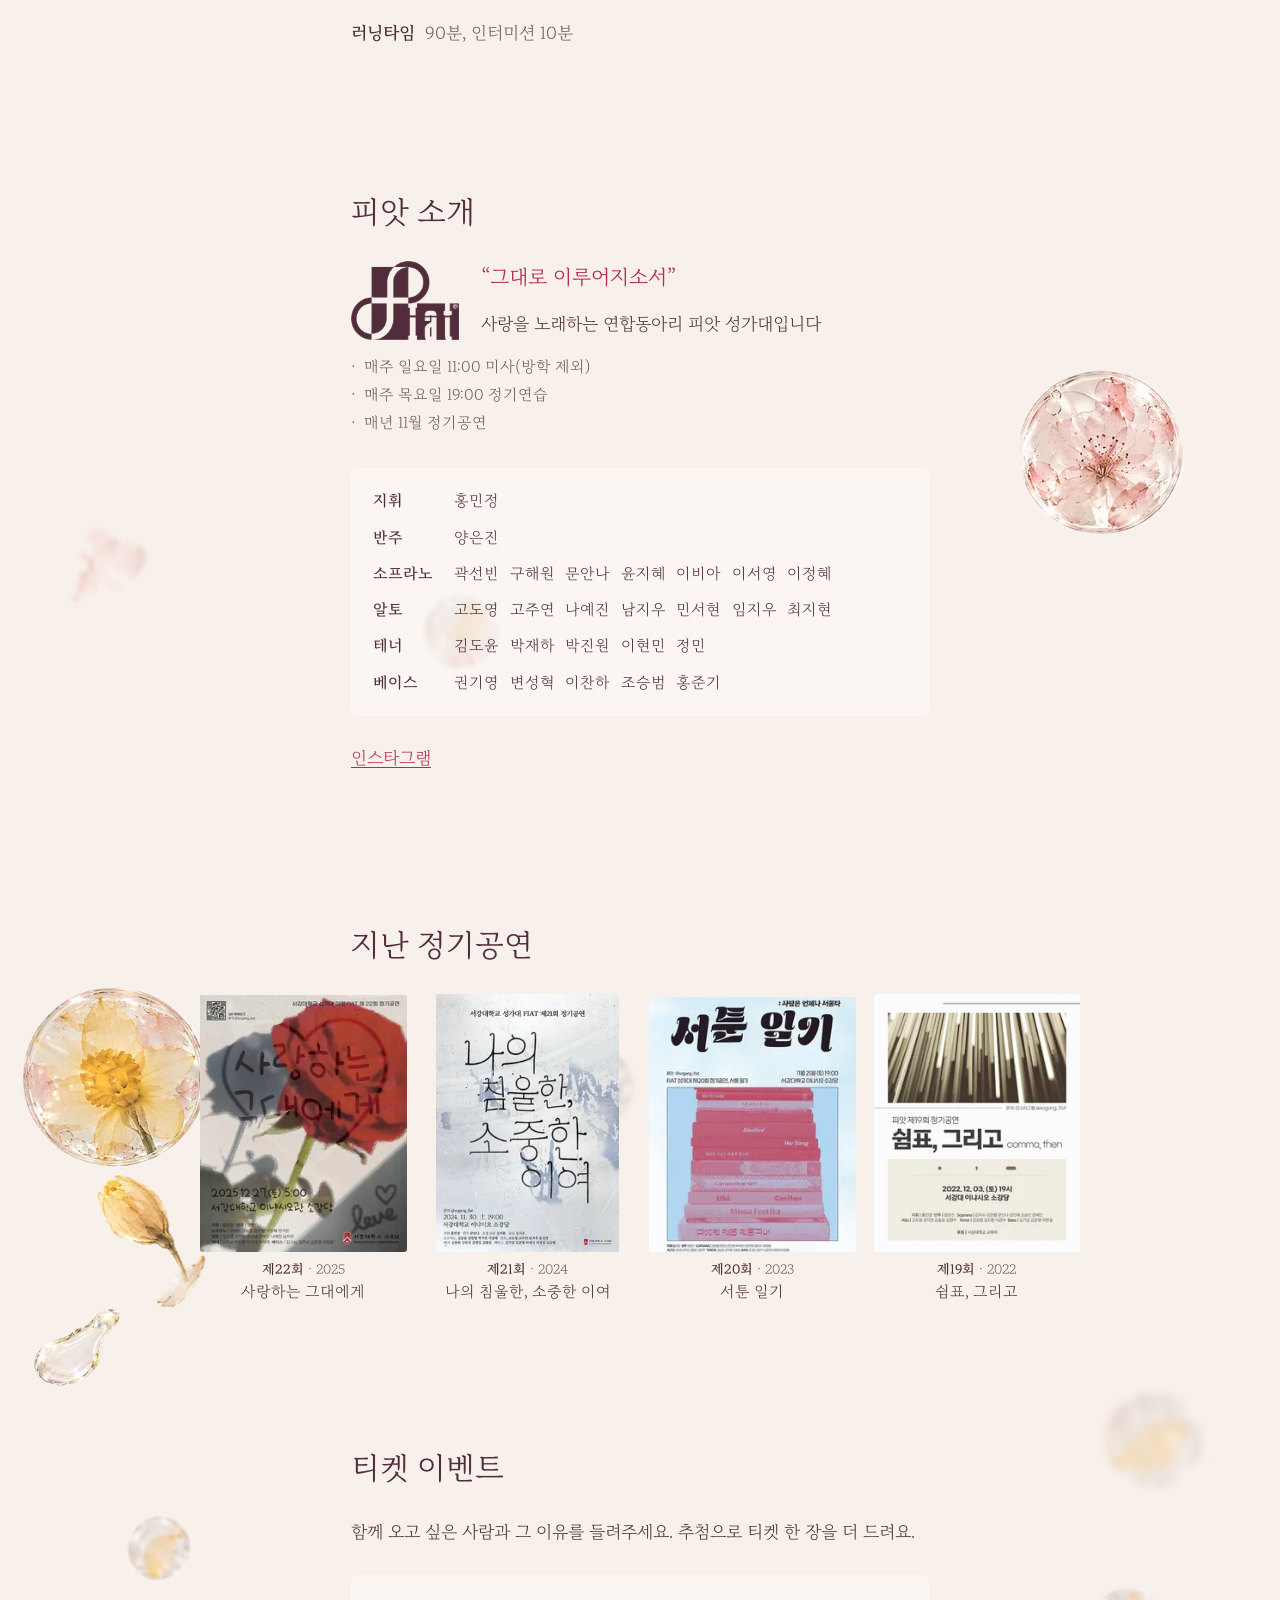
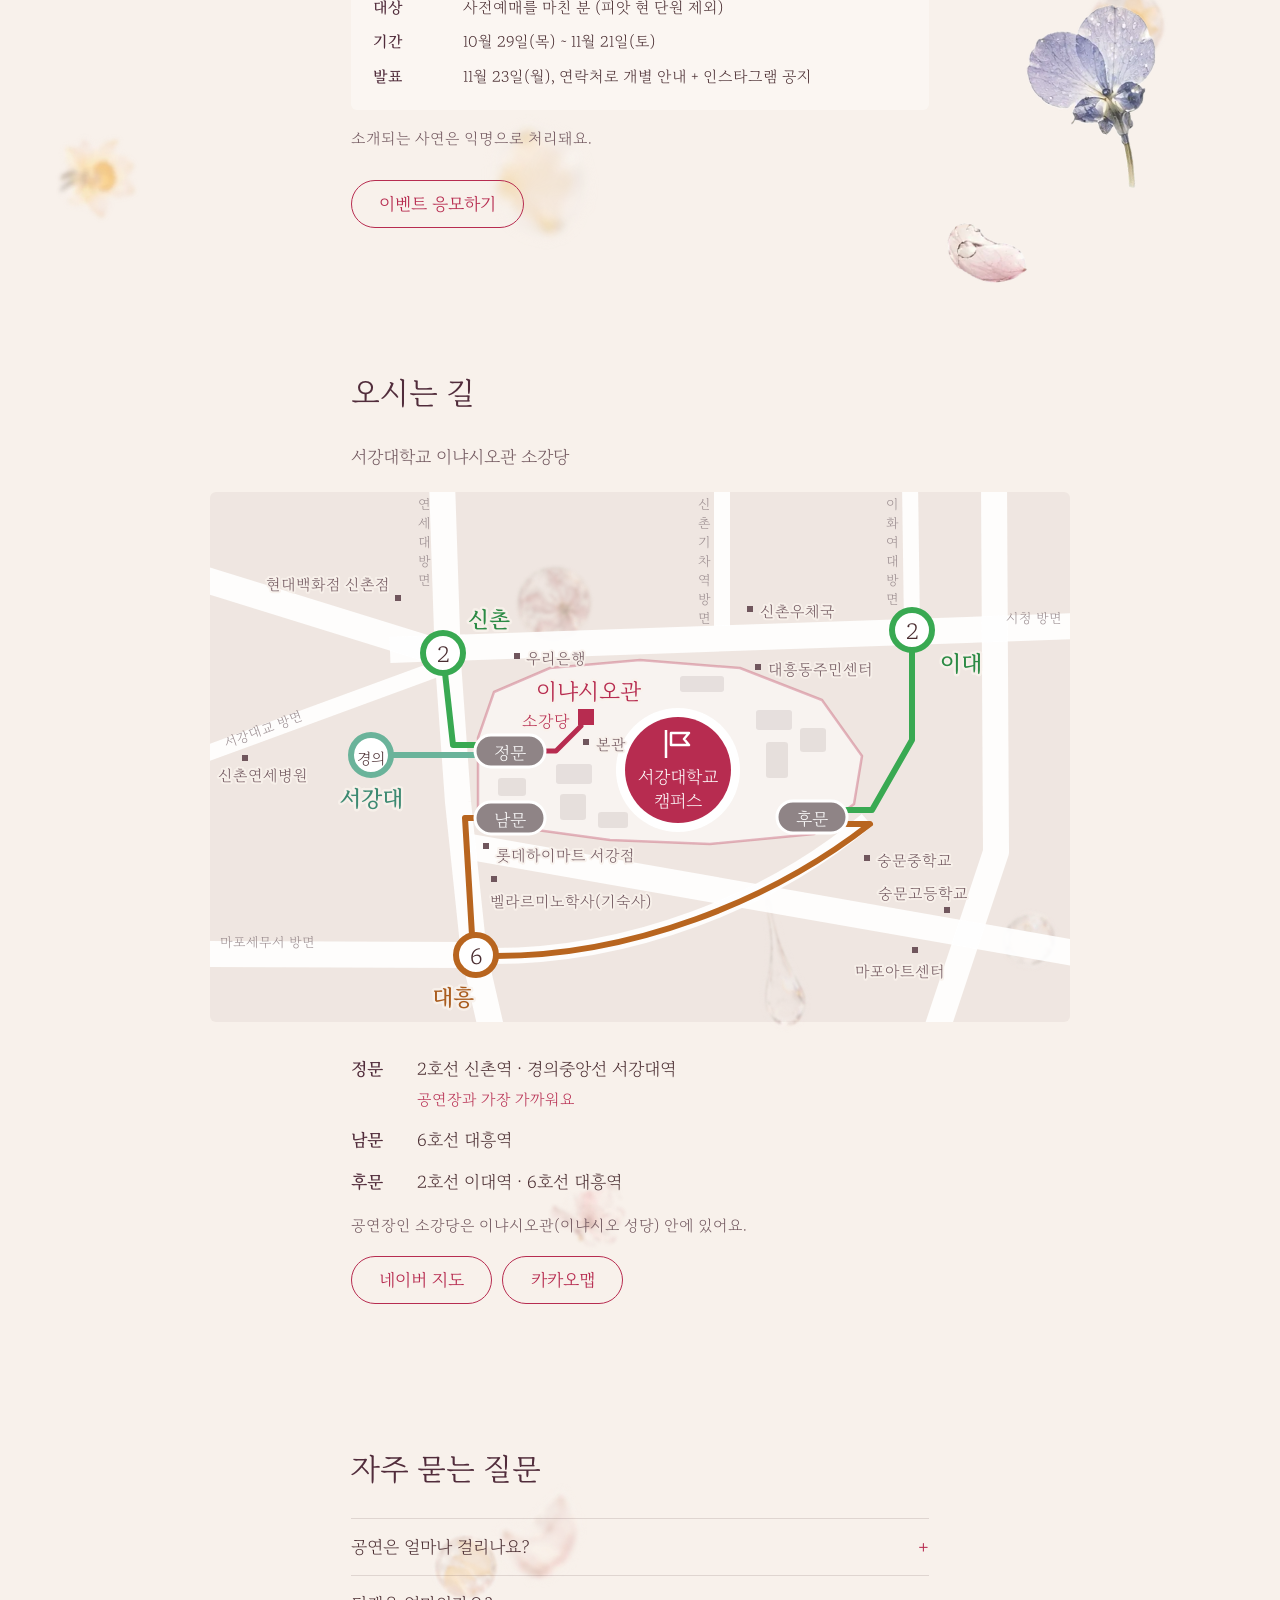
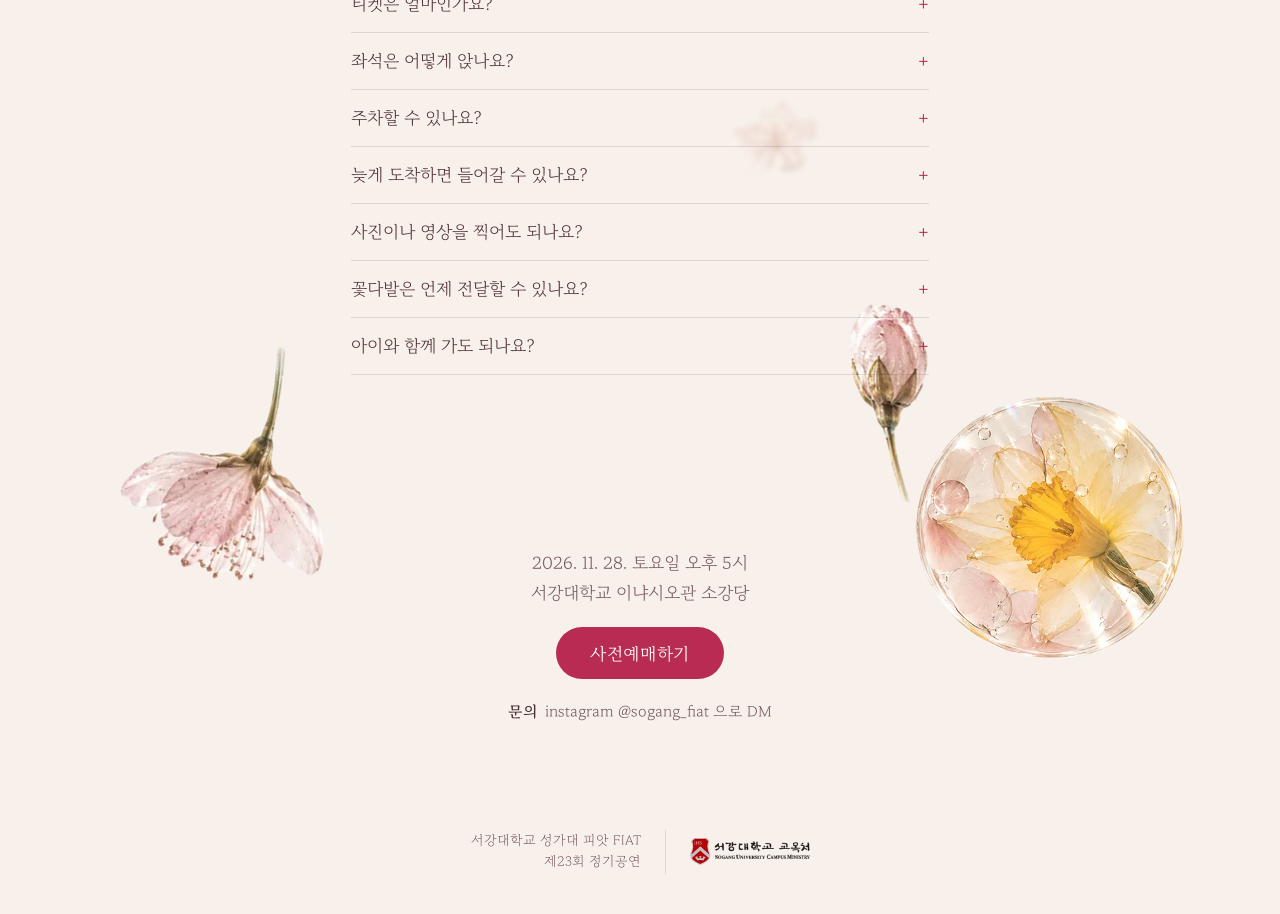
==== commit 4a849ee1: "미리보기 [full] 소스 b131d2d" ====
--- a/index.html
+++ b/index.html
@@ -1,5 +1,5 @@
 <!doctype html>
-<html lang="ko" data-editor>
+<html lang="ko" data-editor data-hide-todo>
 <head>
 <meta charset="utf-8">
 <meta name="viewport" content="width=device-width, initial-scale=1, viewport-fit=cover">
@@ -29,8 +29,8 @@
   document.documentElement.classList.add('intro-wait');
 })();
 </script>
-<link rel="stylesheet" href="./css/site.css?v=ac3e8361">
-<script type="module" src="./js/main.js?v=a6cdd872"></script>
+<link rel="stylesheet" href="./css/site.css?v=12efd9d8">
+<script type="module" src="./js/main.js?v=11523ba1"></script>
 </head>
 <body class="mode-full">
 <div class="bg" aria-hidden="true" data-speed="0.1"><img src="./img/bg-640.webp" srcset="./img/bg-640.webp 640w, ./img/bg-1000.webp 1000w" sizes="50vw" width="2400" height="3473" alt=""></div>
--- a/css/site.css
+++ b/css/site.css
@@ -117,6 +117,9 @@
   color: var(--rose);
   font-size: .875em;
 }
+[data-hide-todo] .todo { padding: 0; border: 0; background: none; color: inherit; font-size: inherit; }
+[data-hide-todo] .is-todo { outline: none; }
+[data-hide-todo] .is-todo::after { content: none; }
 .is-todo { position: relative; outline: 2px dashed var(--pink); outline-offset: 3px; }
 .is-todo::after {
   content: "TODO";
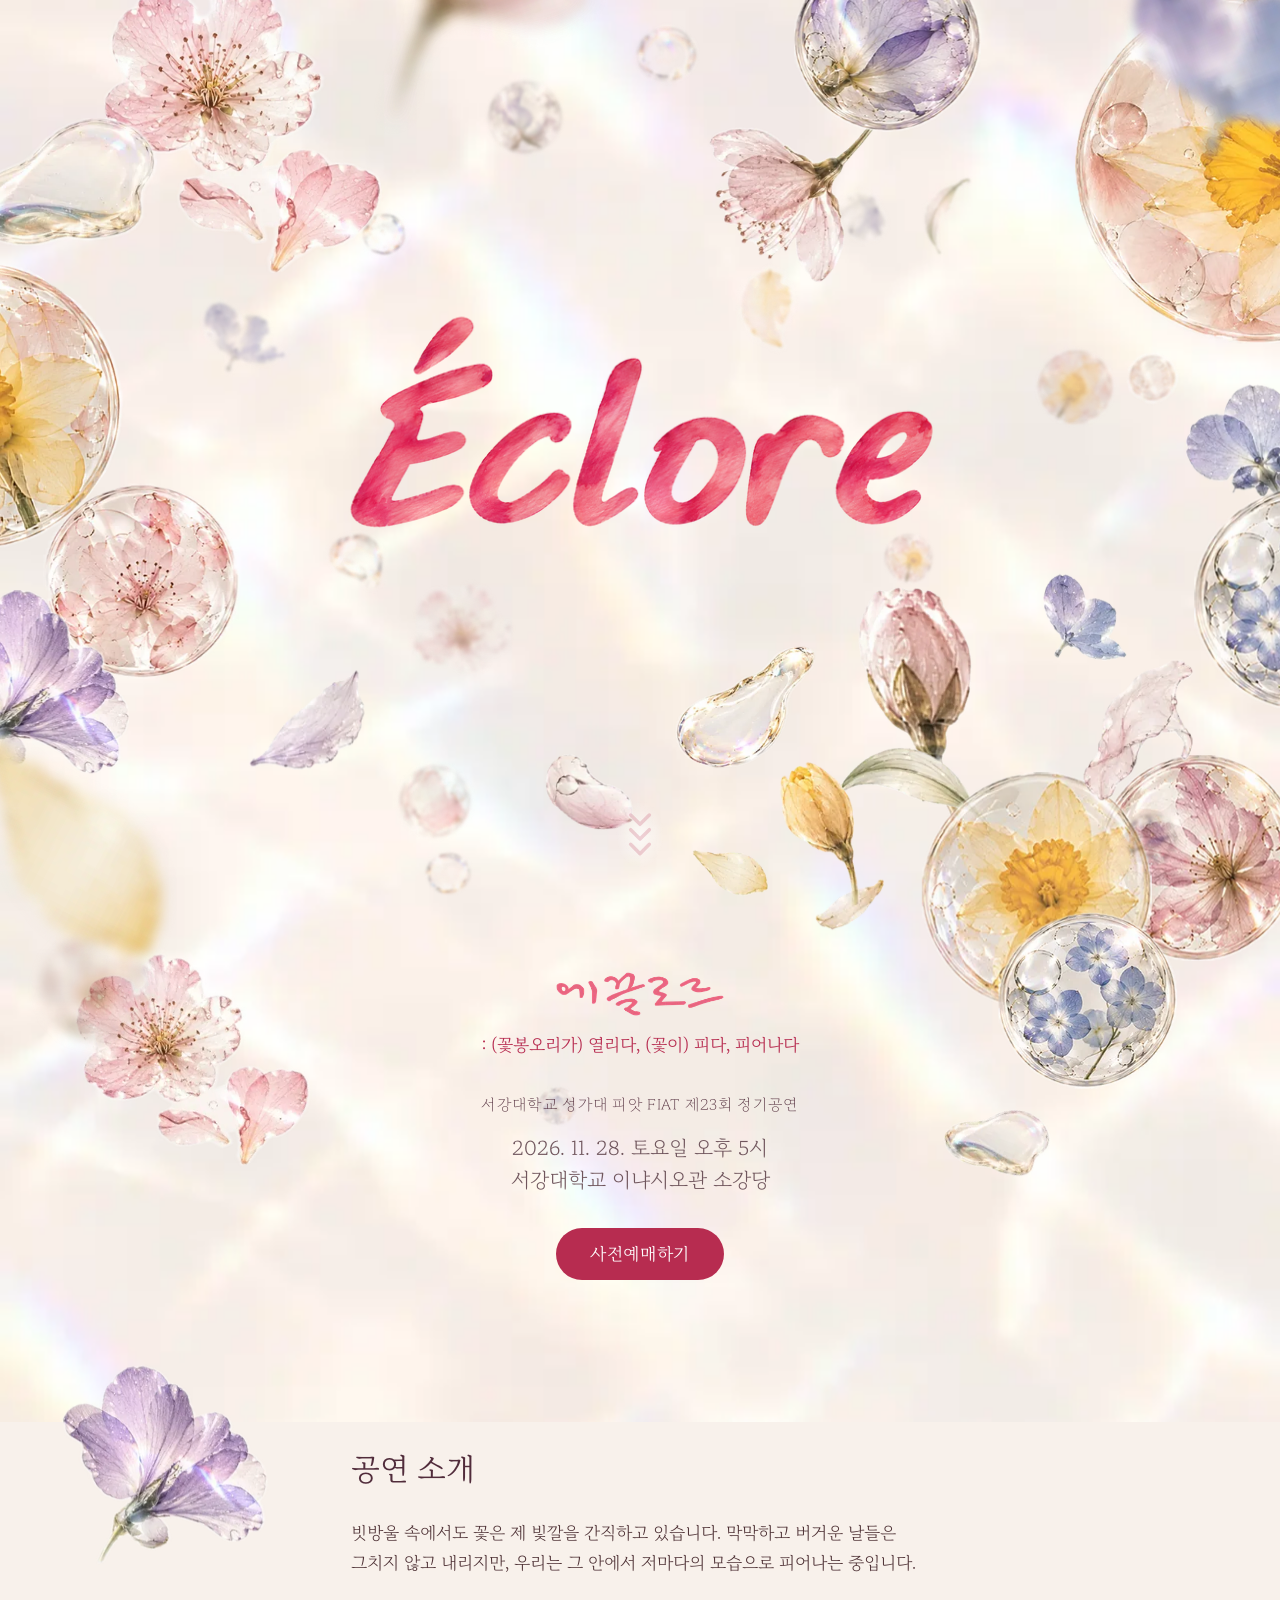
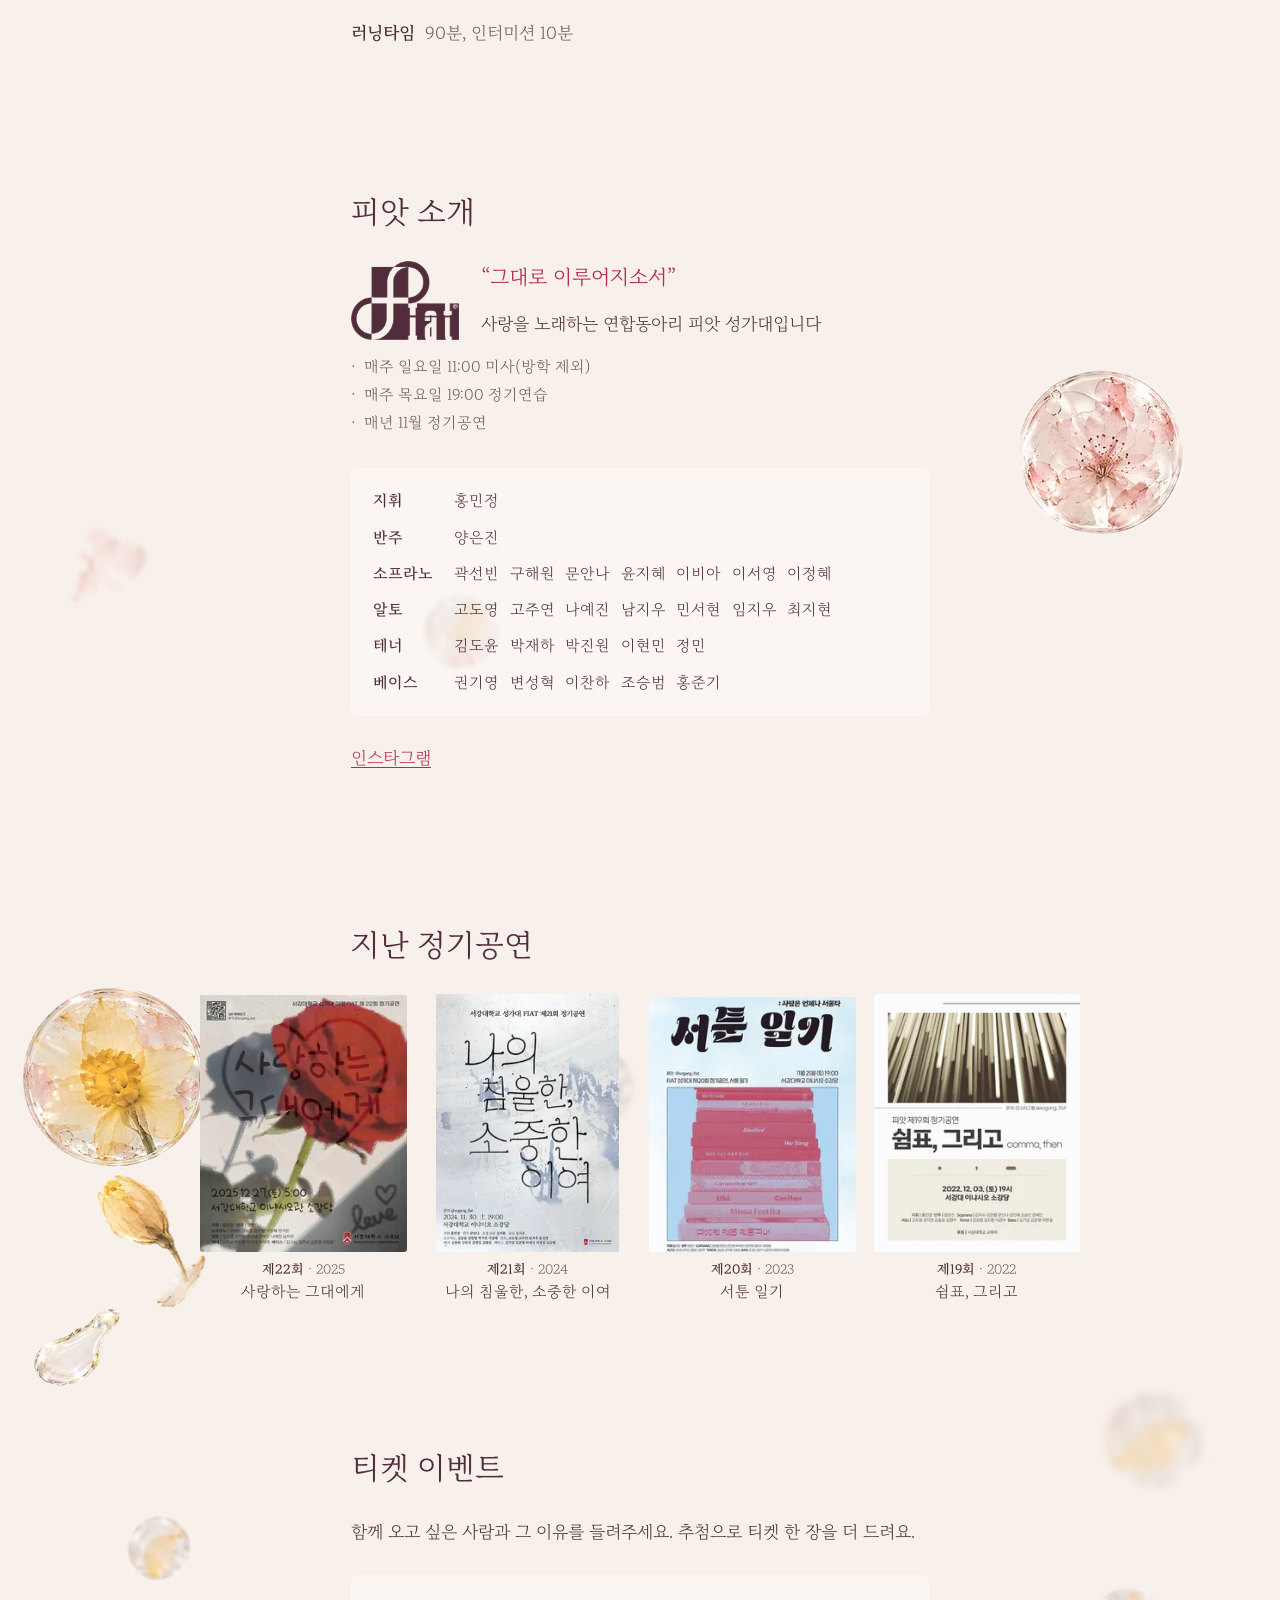
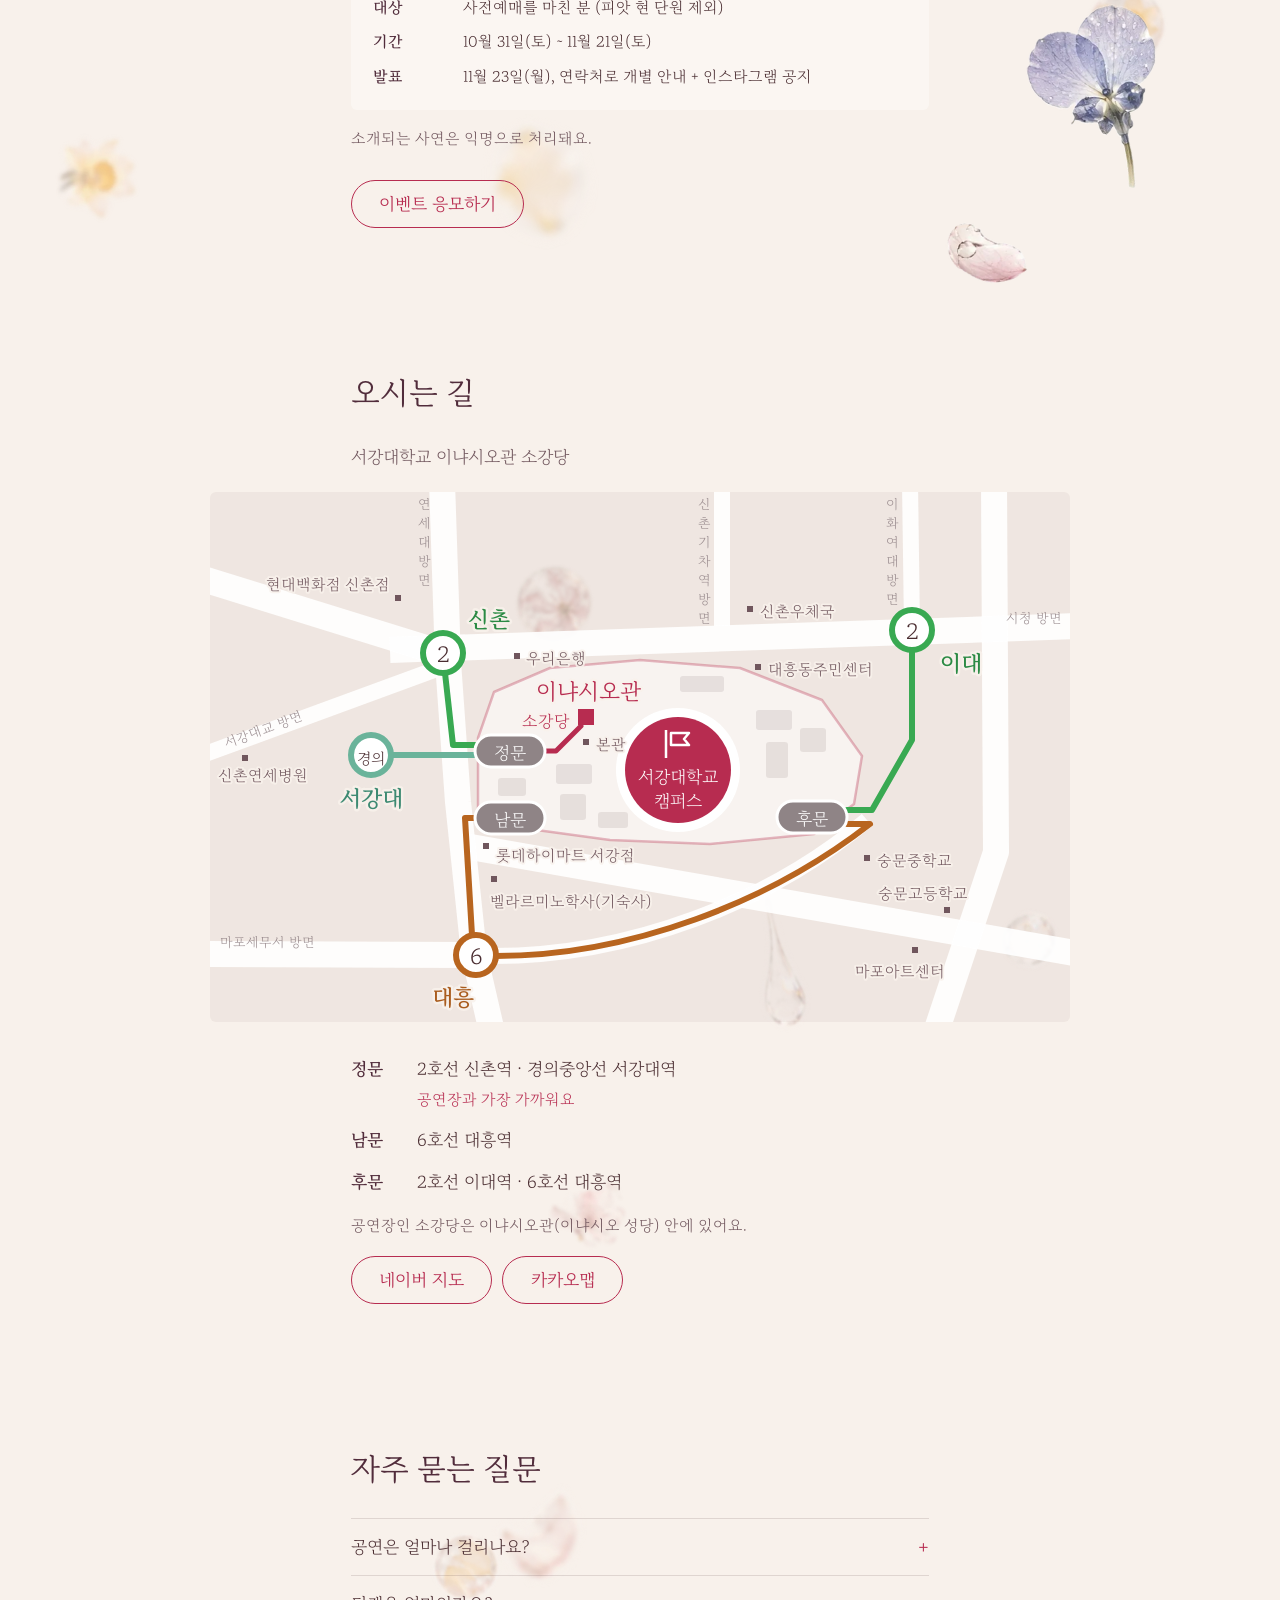
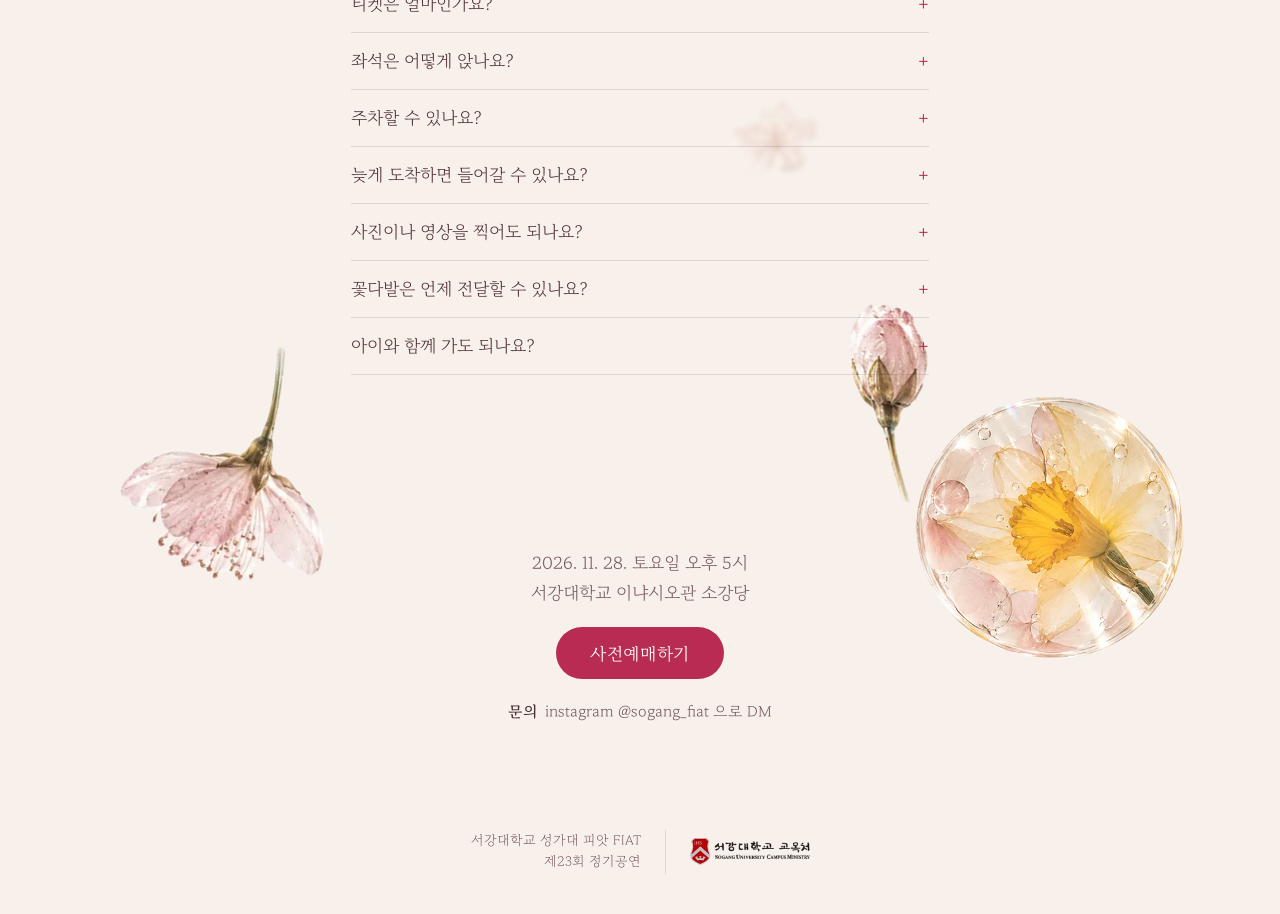
==== commit 8bf22ca2: "미리보기 [full] 소스 c35c28c" ====
--- a/index.html
+++ b/index.html
@@ -68,7 +68,7 @@
     <p class="info__definition w-r">: (꽃봉오리가) 열리다, (꽃이) 피다, 피어나다</p>
     <p class="info__presenter w-xl">서강대학교 성가대 피앗 FIAT 제23회 정기공연</p>
     <p class="info__when"><time datetime="2026-11-28T17:00:00+09:00">2026. 11. 28. 토요일 오후 5시</time><br>서강대학교 이냐시오관 소강당</p>
-    <a class="btn-book w-r is-todo" id="cta-hero" href="#" data-goatcounter-click="booking-hero">사전예매하기</a>
+    <a class="btn-book w-r" id="cta-hero" href="https://docs.google.com/forms/d/e/1FAIpQLSdMpSkGnQcF88iz5picIvmCfXcp_bsa5W6qJPN_vp861SeKRw/viewform" data-goatcounter-click="booking-hero">사전예매하기</a>
   </section>
 
   <section class="sec about" id="about" aria-labelledby="about-h">
@@ -129,7 +129,7 @@
     <p>함께 오고 싶은 사람과 그 이유를 들려주세요. 추첨으로 티켓 한 장을 더 드려요.</p>
     <dl class="event-terms veil">
       <div><dt class="w-sb">대상</dt><dd>사전예매를 마친 분 (피앗 현 단원 제외)</dd></div>
-      <div><dt class="w-sb">기간</dt><dd>10월 29일(목) ~ 11월 21일(토)</dd></div>
+      <div><dt class="w-sb">기간</dt><dd>10월 31일(토) ~ 11월 21일(토)</dd></div>
       <div><dt class="w-sb">발표</dt><dd>11월 23일(월), 연락처로 개별 안내 + 인스타그램 공지</dd></div>
     </dl>
 <p class="note">소개되는 사연은 익명으로 처리돼요.</p>    <details class="event-form" id="event-form">
@@ -279,7 +279,7 @@
   <section class="closing" id="closing">
     <div class="scene" data-anchor="closing" aria-hidden="true"><picture class="obj" data-id="far-closing-1" data-layer="far" data-speed="0.5" data-pf="1.103" style="--z:1;--o:0.37;--mx:48.8;--my:4.1;--mw:12.359;--mr:-17;--dx:36.4;--dy:4.6;--dw:5.628;--dr:-17"><source media="(min-aspect-ratio: 4/5)" srcset="./img/o/daffodil-004-b2-120.webp 132w" sizes="min(5.628vw, 9.004vh)"><img src="./img/o/daffodil-004-b2-120.webp" srcset="./img/o/daffodil-004-b2-120.webp 132w" sizes="12.359vw" width="320" height="322" alt="" loading="lazy" decoding="async"></picture><picture class="obj" data-id="far-closing-2" data-layer="far" data-speed="0.5" data-pf="1.152" style="--z:1;--o:0.37;--mx:33.1;--my:21.3;--mw:15.661;--mr:24;--dx:60.3;--dy:23.8;--dw:7.715;--dr:24"><source media="(min-aspect-ratio: 4/5)" srcset="./img/o/mixed-007-b3-120.webp 138w" sizes="min(7.715vw, 12.344vh)"><img src="./img/o/mixed-007-b3-120.webp" srcset="./img/o/mixed-007-b3-120.webp 138w" sizes="15.661vw" width="228" height="228" alt="" loading="lazy" decoding="async"></picture><picture class="obj" data-id="closing-blossom-l" data-layer="mid" data-speed="0.85" style="--z:3;--o:1;--mx:7;--my:22;--mw:24;--mr:-30;--dx:19;--dy:28;--dw:17;--dr:-30"><source media="(min-aspect-ratio: 4/5)" srcset="./img/o/blossom-pink-stem-120.webp 120w, ./img/o/blossom-pink-stem-240.webp 240w, ./img/o/blossom-pink-stem-480.webp 480w, ./img/o/blossom-pink-stem-720.webp 720w" sizes="min(17vw, 27.2vh)"><img src="./img/o/blossom-pink-stem-120.webp" srcset="./img/o/blossom-pink-stem-120.webp 120w, ./img/o/blossom-pink-stem-240.webp 240w, ./img/o/blossom-pink-stem-480.webp 480w, ./img/o/blossom-pink-stem-720.webp 720w" sizes="24vw" width="1250" height="1251" alt="" loading="lazy" decoding="async"></picture><picture class="obj" data-id="closing-daffodil-r" data-layer="mid" data-speed="0.85" style="--z:3;--o:1;--mx:94;--my:20;--mw:26;--mr:0;--dx:82;--dy:32;--dw:21;--dr:0"><source media="(min-aspect-ratio: 4/5)" srcset="./img/o/bubble-daffodil-topright-120.webp 120w, ./img/o/bubble-daffodil-topright-240.webp 240w, ./img/o/bubble-daffodil-topright-480.webp 480w, ./img/o/bubble-daffodil-topright-720.webp 720w, ./img/o/bubble-daffodil-topright-960.webp 960w" sizes="min(21vw, 33.6vh)"><img src="./img/o/bubble-daffodil-topright-120.webp" srcset="./img/o/bubble-daffodil-topright-120.webp 120w, ./img/o/bubble-daffodil-topright-240.webp 240w, ./img/o/bubble-daffodil-topright-480.webp 480w, ./img/o/bubble-daffodil-topright-720.webp 720w, ./img/o/bubble-daffodil-topright-960.webp 960w" sizes="26vw" width="1600" height="1559" alt="" loading="lazy" decoding="async"></picture><picture class="obj obj--d-only" data-id="closing-bud-r" data-layer="mid" data-speed="0.85" style="--z:4;--o:1;--mx:0;--my:0;--mw:0;--mr:0;--dx:69;--dy:18;--dw:7;--dr:10"><source media="(min-aspect-ratio: 4/5)" srcset="./img/o/bud-pink-120.webp 120w, ./img/o/bud-pink-240.webp 240w, ./img/o/bud-pink-480.webp 480w" sizes="min(7vw, 11.2vh)"><img src="[data-uri]" width="735" height="1600" alt="" loading="lazy" decoding="async"></picture></div>
     <p class="closing__when"><time datetime="2026-11-28T17:00:00+09:00">2026. 11. 28. 토요일 오후 5시</time><br>서강대학교 이냐시오관 소강당</p>
-    <a class="btn-book w-r is-todo" id="cta-bottom" href="#" data-goatcounter-click="booking-bottom">사전예매하기</a>
+    <a class="btn-book w-r" id="cta-bottom" href="https://docs.google.com/forms/d/e/1FAIpQLSdMpSkGnQcF88iz5picIvmCfXcp_bsa5W6qJPN_vp861SeKRw/viewform" data-goatcounter-click="booking-bottom">사전예매하기</a>
 <p class="contact"><span class="w-sb">문의</span>instagram @sogang_fiat 으로 DM</p>  </section>
 </main>
 
@@ -288,7 +288,7 @@
   <p class="footer__host"><img src="./img/logo-240.webp" srcset="./img/logo-240.webp 240w" sizes="120px" width="1262" height="283" alt="서강대학교 교목처" loading="lazy" decoding="async"></p>
 </footer>
 </div>
-<div class="sticky-cta" data-state="hidden"><a class="btn-book w-r is-todo" href="#" data-goatcounter-click="booking-sticky">사전예매하기</a></div>
+<div class="sticky-cta" data-state="hidden"><a class="btn-book w-r" href="https://docs.google.com/forms/d/e/1FAIpQLSdMpSkGnQcF88iz5picIvmCfXcp_bsa5W6qJPN_vp861SeKRw/viewform" data-goatcounter-click="booking-sticky">사전예매하기</a></div>
 <script type="application/json" id="scene-data">{"version": 1, "note": "x·y = 오브제 중심. x: 화면 폭 %, y: 앵커 위쪽부터 첫 화면 높이 %(--vhl), w: 폭 (세로 구도 vw, 가로 구도 min(1vw, 1.6vhl)). null = 그 구도에서 안 씀. blur: 구운 블러(오브제 폭 대비 %), spread: 개화 비율 덮어쓰기. bloom은 Phase 3 인트로용 예약.", "viewports": {"mobile": {"ref": [390, 844]}, "desktop": {"ref": [1440, 900], "media": "(min-aspect-ratio: 4/5)"}}, "layers": {"bg": 0.1, "far": 0.5, "mid": 0.7, "near": 1.4}, "spread": {"note": "스크롤 개화 (첫 화면 오브제만). layers: 층별 기본값(제목 중심→오브제 벡터에 곱하는 이동 비율), grow: 이동 비율당 확대, vertical: 세로 성분 배율. 오브제별 spread로 덮어씀.", "layers": {"far": 0.15, "mid": 0.3, "near": 0.4}, "grow": 0.3, "vertical": 0.5}, "objects": [{"id": "bubble-magenta-flower", "src": "psb/bubble-magenta-flower.png", "anchor": "hero", "layer": "mid", "z": 3, "opacity": 1.0, "mobile": {"x": 90, "y": 86, "w": 30, "rot": 0}, "desktop": {"x": 93.6, "y": 95.3, "w": 15.8, "rot": 0}}, {"id": "blossom-pink-stem", "src": "psb/blossom-pink-stem.png", "anchor": "hero", "layer": "mid", "z": 4, "opacity": 1.0, "mobile": {"x": 59, "y": 25, "w": 30, "rot": 0}, "desktop": {"x": 62.5, "y": 21.3, "w": 14.4, "rot": 0}}, {"id": "bud-pink", "src": "psb/bud-pink.png", "anchor": "hero", "layer": "mid", "z": 5, "opacity": 1.0, "mobile": {"x": 71, "y": 70, "w": 22, "rot": 0}, "desktop": {"x": 71.9, "y": 80.2, "w": 9.8, "rot": 0}}, {"id": "bubble-pink-blossom", "src": "psb/bubble-pink-blossom.png", "anchor": "hero", "layer": "mid", "z": 6, "opacity": 1.0, "mobile": {"x": 10, "y": 63, "w": 32, "rot": 0}, "desktop": {"x": 11.0, "y": 64.5, "w": 15.3, "rot": 0}}, {"id": "leaf", "src": "psb/leaf.png", "anchor": "hero", "layer": "mid", "z": 7, "opacity": 1.0, "mobile": null, "desktop": {"x": 71, "y": 88, "w": 13.2, "rot": 0}}, {"id": "flower-blue-stem", "src": "psb/flower-blue-stem.png", "anchor": "hero", "layer": "mid", "z": 8, "opacity": 1.0, "mobile": {"x": 102, "y": 55, "w": 15.8, "rot": 0}, "desktop": {"x": 97.0, "y": 51.2, "w": 8.7, "rot": 0}}, {"id": "bubble-blue-flowers", "src": "psb/bubble-blue-flowers.png", "anchor": "hero", "layer": "mid", "z": 9, "opacity": 1.0, "mobile": {"x": 104.4, "y": 64.2, "w": 32.8, "rot": 0}, "desktop": {"x": 102.3, "y": 66.4, "w": 18.0, "rot": 0}}, {"id": "bubble-daffodil-left", "src": "psb/bubble-daffodil-left.png", "anchor": "hero", "layer": "mid", "z": 10, "opacity": 1.0, "mobile": {"x": -9, "y": 46.7, "w": 39.1, "rot": 0}, "desktop": {"x": -2, "y": 45, "w": 24, "rot": 0}}, {"id": "bubble-purple-petal", "src": "psb/bubble-purple-petal.png", "anchor": "hero", "layer": "mid", "z": 11, "opacity": 1.0, "mobile": {"x": 66, "y": 8, "w": 30, "rot": 0}, "desktop": {"x": 69.3, "y": 4.4, "w": 14.5, "rot": 0}}, {"id": "bubble-daffodil-topright", "src": "psb/bubble-daffodil-topright.png", "anchor": "hero", "layer": "mid", "z": 12, "opacity": 1.0, "mobile": {"x": 100.0, "y": 22, "w": 51.4, "rot": 0}, "desktop": {"x": 98.1, "y": 18.6, "w": 28.3, "rot": 0}}, {"id": "bubble-daffodil-bottom", "src": "psb/bubble-daffodil-bottom.png", "anchor": "hero", "layer": "mid", "z": 13, "opacity": 0.878, "mobile": {"x": 29, "y": 86, "w": 36, "rot": 0}, "desktop": {"x": 81, "y": 99, "w": 18, "rot": 0}}, {"id": "flower-purple", "src": "psb/flower-purple.png", "anchor": "hero", "layer": "mid", "z": 14, "opacity": 1.0, "mobile": {"x": 4, "y": 76, "w": 30, "rot": 0}, "desktop": {"x": 2.8, "y": 75.8, "w": 14.5, "rot": 0}}, {"id": "blossom-pink-topleft", "src": "psb/blossom-pink-topleft.png", "anchor": "hero", "layer": "mid", "z": 15, "opacity": 1.0, "mobile": {"x": 18, "y": 17, "w": 42, "rot": 0}, "desktop": {"x": 19, "y": 14, "w": 22, "rot": 0}}, {"id": "petals-blue", "src": "psb/petals-blue.png", "anchor": "hero", "layer": "mid", "z": 16, "opacity": 1.0, "mobile": {"rot": -10, "x": 92, "y": 33, "w": 16}, "desktop": {"x": 84.8, "y": 68.6, "w": 6.5, "rot": 0}}, {"id": "petal-yellow", "src": "psb/petal-yellow.png", "anchor": "hero", "layer": "mid", "z": 17, "opacity": 1.0, "mobile": null, "desktop": {"x": 57, "y": 97, "w": 6, "rot": 0}}, {"id": "bud-yellow", "src": "psb/bud-yellow-clean.png", "anchor": "hero", "layer": "mid", "z": 18, "opacity": 1.0, "mobile": null, "desktop": {"x": 65, "y": 94, "w": 8.2, "rot": 0}}, {"id": "drop-blob-a", "src": "psb/drop-blob-a.png", "anchor": "hero", "layer": "mid", "z": 19, "opacity": 1.0, "mobile": {"x": 3.0, "y": 23, "w": 26.8, "rot": 0}, "desktop": {"x": 4.9, "y": 20.2, "w": 14.8, "rot": 0}}, {"id": "petal-lavender", "src": "psb/petal-lavender.png", "anchor": "hero", "layer": "mid", "z": 20, "opacity": 1.0, "mobile": {"rot": -20, "x": 36, "y": 4, "w": 22}, "desktop": {"x": 24, "y": 80, "w": 9, "rot": 0}}, {"id": "petal-pink-sheer", "src": "psb/petal-pink-sheer.png", "anchor": "hero", "layer": "mid", "z": 21, "opacity": 1.0, "mobile": null, "desktop": {"x": 88.9, "y": 81.1, "w": 8.5, "rot": 0}}, {"id": "petal-pink-drop", "src": "psb/petal-pink-drop.png", "anchor": "hero", "layer": "mid", "z": 22, "opacity": 1.0, "mobile": {"x": 17, "y": 91, "w": 14, "rot": 0}, "desktop": {"x": 46, "y": 88, "w": 7, "rot": 0}}, {"id": "drop-blob-b", "src": "psb/drop-blob-b.png", "anchor": "hero", "layer": "mid", "z": 23, "opacity": 1.0, "mobile": {"x": 50, "y": 72, "w": 22, "rot": 0}, "desktop": {"x": 58.2, "y": 78.6, "w": 11.1, "rot": 0}}, {"id": "far-drop", "src": "sheets/drop-003.png", "anchor": "hero", "layer": "far", "z": 1, "opacity": 0.6, "mobile": {"x": 46, "y": 15, "w": 12, "rot": 0}, "desktop": {"x": 52, "y": 6, "w": 5, "rot": 0}, "blur": 2}, {"id": "far-blossom", "src": "sheets/flower-005.png", "anchor": "hero", "layer": "far", "z": 1, "opacity": 0.6, "mobile": {"x": 36, "y": 60, "w": 18, "rot": -10}, "desktop": {"x": 36, "y": 70, "w": 8, "rot": -10}, "blur": 2}, {"id": "far-blue", "src": "sheets/mixed-006.png", "anchor": "hero", "layer": "far", "z": 1, "opacity": 0.55, "mobile": {"x": 26, "y": 33, "w": 15, "rot": 10}, "desktop": {"x": 67, "y": 24, "w": 5, "rot": 10}, "blur": 2.5}, {"id": "far-bubble", "src": "sheets/daffodil-015.png", "anchor": "hero", "layer": "far", "z": 1, "opacity": 0.6, "mobile": {"x": 66, "y": 93, "w": 9, "rot": 0}, "desktop": {"x": 90, "y": 42, "w": 4, "rot": 0}, "blur": 2}, {"id": "near-petal-yellow", "src": "psb/petal-yellow.png", "anchor": "hero", "layer": "near", "z": 50, "opacity": 1, "mobile": {"x": 2, "y": 3, "w": 44, "rot": 155}, "desktop": {"x": 5, "y": 95, "w": 19, "rot": 28}, "blur": 2.5}, {"id": "near-petals-blue", "src": "psb/petals-blue.png", "anchor": "hero", "layer": "near", "z": 51, "opacity": 1, "mobile": null, "desktop": {"x": 97, "y": 5, "w": 15, "rot": -20}, "blur": 2.5}, {"id": "info-blossom-l", "src": "psb/blossom-pink-topleft.png", "anchor": "info", "layer": "mid", "z": 3, "opacity": 1, "mobile": {"x": 6, "y": 46, "w": 26, "rot": -15}, "desktop": {"x": 15, "y": 30, "w": 17, "rot": -15}, "speed": 0.85}, {"id": "info-bubble-r", "src": "psb/bubble-blue-flowers.png", "anchor": "info", "layer": "mid", "z": 3, "opacity": 1, "mobile": {"x": 93, "y": 46, "w": 22, "rot": 0}, "desktop": {"x": 85, "y": 22, "w": 14, "rot": 0}, "speed": 0.85}, {"id": "info-drop-r", "src": "psb/drop-blob-a.png", "anchor": "info", "layer": "mid", "z": 4, "opacity": 1, "mobile": null, "desktop": {"x": 78, "y": 40, "w": 8, "rot": 20}, "speed": 0.85}, {"id": "info-drop-far", "src": "sheets/drop-028.png", "anchor": "info", "layer": "far", "z": 1, "opacity": 0.43, "mobile": {"x": 40.3, "y": 13, "w": 9, "rot": 0}, "desktop": {"x": 35.0, "y": 44, "w": 4, "rot": 0}, "blur": 2}, {"id": "about-flower-l", "src": "psb/flower-purple.png", "anchor": "about", "layer": "mid", "z": 3, "opacity": 1, "mobile": {"x": 85, "y": 11, "w": 24, "rot": -10}, "desktop": {"x": 13, "y": 32, "w": 15, "rot": -10}, "speed": 0.85}, {"id": "fiat-bubble-r", "src": "psb/bubble-pink-blossom.png", "anchor": "fiat", "layer": "mid", "z": 3, "opacity": 1, "mobile": {"x": 86, "y": 10, "w": 24, "rot": 0}, "desktop": {"x": 86, "y": 30, "w": 13, "rot": 0}, "speed": 0.85}, {"id": "fiat-flower-far", "src": "sheets/mixed-021.png", "anchor": "fiat", "layer": "far", "z": 1, "opacity": 0.38, "mobile": {"x": 73.5, "y": 52, "w": 14, "rot": 15}, "desktop": {"x": 38.0, "y": 62, "w": 6, "rot": 15}, "blur": 2}, {"id": "past-daffodil-l", "src": "psb/bubble-daffodil-left.png", "anchor": "past", "layer": "mid", "z": 3, "opacity": 1, "mobile": {"x": 84, "y": 8, "w": 30, "rot": 0}, "desktop": {"x": 9, "y": 18, "w": 15, "rot": 0}, "speed": 0.85}, {"id": "past-bud-l", "src": "psb/bud-yellow-clean.png", "anchor": "past", "layer": "mid", "z": 4, "opacity": 1, "mobile": null, "desktop": {"x": 12, "y": 36, "w": 7, "rot": -15}, "speed": 0.85}, {"id": "past-drop-l", "src": "psb/drop-blob-b.png", "anchor": "past", "layer": "mid", "z": 5, "opacity": 1, "mobile": {"x": 4, "y": 36, "w": 16, "rot": 0}, "desktop": {"x": 6, "y": 48, "w": 7, "rot": 0}, "speed": 0.85}, {"id": "past-far-r", "src": "sheets/daffodil-007.png", "anchor": "past", "layer": "far", "z": 1, "opacity": 0.55, "mobile": {"x": 3, "y": 22, "w": 12, "rot": 0}, "desktop": {"x": 88, "y": 44, "w": 6, "rot": 0}, "blur": 2}, {"id": "event-flower-r", "src": "psb/flower-blue-stem.png", "anchor": "event", "layer": "mid", "z": 3, "opacity": 1, "mobile": {"x": 90, "y": 5, "w": 18, "rot": 10}, "desktop": {"x": 85, "y": 28, "w": 10, "rot": 10}, "speed": 0.85}, {"id": "event-petal-r", "src": "psb/petal-pink-drop.png", "anchor": "event", "layer": "mid", "z": 4, "opacity": 1, "mobile": null, "desktop": {"x": 77, "y": 46, "w": 6, "rot": -10}, "speed": 0.85}, {"id": "event-far-l", "src": "sheets/bubble-009.png", "anchor": "event", "layer": "far", "z": 1, "opacity": 0.37, "mobile": {"x": 75.8, "y": 48, "w": 13, "rot": 0}, "desktop": {"x": 43.3, "y": 50, "w": 6, "rot": 0}, "blur": 2}, {"id": "faq-drop-r", "src": "sheets/drop-064.png", "anchor": "faq", "layer": "far", "z": 1, "opacity": 0.38, "mobile": {"x": 36.2, "y": 8, "w": 9, "rot": -12}, "desktop": {"x": 60.7, "y": 12, "w": 4, "rot": -12}, "blur": 2}, {"id": "faq-far-l", "src": "sheets/flower-028.png", "anchor": "faq", "layer": "far", "z": 1, "opacity": 0.43, "mobile": {"x": 60.0, "y": 40, "w": 13, "rot": 0}, "desktop": {"x": 45.9, "y": 40, "w": 6, "rot": 0}, "blur": 2}, {"id": "closing-blossom-l", "src": "psb/blossom-pink-stem.png", "anchor": "closing", "layer": "mid", "z": 3, "opacity": 1, "mobile": {"x": 7, "y": 22, "w": 24, "rot": -30}, "desktop": {"x": 19, "y": 28, "w": 17, "rot": -30}, "speed": 0.85}, {"id": "closing-daffodil-r", "src": "psb/bubble-daffodil-topright.png", "anchor": "closing", "layer": "mid", "z": 3, "opacity": 1, "mobile": {"x": 94, "y": 20, "w": 26, "rot": 0}, "desktop": {"x": 82, "y": 32, "w": 21, "rot": 0}, "speed": 0.85}, {"id": "closing-bud-r", "src": "psb/bud-pink.png", "anchor": "closing", "layer": "mid", "z": 4, "opacity": 1, "mobile": null, "desktop": {"x": 69, "y": 18, "w": 7, "rot": 10}, "speed": 0.85}, {"id": "near-blossom-top", "src": "psb/blossom-pink-stem.png", "anchor": "hero", "layer": "near", "z": 52, "opacity": 0.95, "mobile": null, "desktop": {"x": 36, "y": -3, "w": 18, "rot": 160}, "blur": 3}, {"id": "far-top-bubble", "src": "sheets/bubble-005.png", "anchor": "hero", "layer": "far", "z": 1, "opacity": 0.6, "mobile": {"x": 12, "y": 3, "w": 13, "rot": 0}, "desktop": {"x": 41, "y": 13, "w": 6, "rot": 0}, "blur": 2}, {"id": "far-left-blue", "src": "sheets/flower-013.png", "anchor": "hero", "layer": "far", "z": 1, "opacity": 0.55, "mobile": null, "desktop": {"x": 19, "y": 37, "w": 6, "rot": -15}, "blur": 2}, {"id": "far-right-daffodil", "src": "sheets/daffodil-001.png", "anchor": "hero", "layer": "far", "z": 1, "opacity": 0.55, "mobile": {"x": 84, "y": 52, "w": 13, "rot": 0}, "desktop": {"x": 84, "y": 43, "w": 6, "rot": 0}, "blur": 2}, {"id": "far-bottom-bubble", "src": "sheets/mixed-001.png", "anchor": "hero", "layer": "far", "z": 1, "opacity": 0.55, "mobile": {"x": 24, "y": 81, "w": 12, "rot": 0}, "desktop": {"x": 34, "y": 89, "w": 6, "rot": 0}, "blur": 2}, {"id": "far-yellow-petal", "src": "sheets/mixed-010.png", "anchor": "hero", "layer": "far", "z": 1, "opacity": 0.55, "mobile": {"x": 78, "y": 31, "w": 12, "rot": 20}, "desktop": {"x": 60, "y": 34, "w": 5, "rot": 20}, "blur": 2}, {"id": "far-info-3", "src": "sheets/bubble-004.png", "anchor": "info", "layer": "far", "z": 1, "opacity": 0.62, "mobile": {"x": 96.7, "y": 38.9, "w": 10.0, "rot": 9}, "desktop": {"x": 89.9, "y": 36.6, "w": 4.3, "rot": 9}, "blur": 2}, {"id": "far-about-2", "src": "sheets/bubble-006.png", "anchor": "about", "layer": "far", "z": 1, "opacity": 0.5, "mobile": {"x": 4.4, "y": 14.5, "w": 16.8, "rot": -4}, "desktop": {"x": 7.4, "y": 14.8, "w": 8.9, "rot": -4}, "blur": 4}, {"id": "far-about-3", "src": "sheets/mixed-011.png", "anchor": "about", "layer": "far", "z": 1, "opacity": 0.45, "mobile": {"x": 77.0, "y": 27.4, "w": 8.1, "rot": 17}, "desktop": {"x": 43.5, "y": 28.0, "w": 3.1, "rot": 17}, "blur": 2}, {"id": "far-fiat-1", "src": "sheets/flower-014.png", "anchor": "fiat", "layer": "far", "z": 1, "opacity": 0.47, "mobile": {"x": 7.7, "y": 8.5, "w": 12.9, "rot": -1}, "desktop": {"x": 8.5, "y": 7.5, "w": 6.3, "rot": -1}, "blur": 3}, {"id": "far-fiat-2", "src": "sheets/daffodil-010.png", "anchor": "fiat", "layer": "far", "z": 1, "opacity": 0.46, "mobile": {"x": 61.8, "y": 16.9, "w": 12.8, "rot": 4}, "desktop": {"x": 36.0, "y": 15.0, "w": 6.2, "rot": 4}, "blur": 3}, {"id": "far-fiat-6", "src": "sheets/bubble-011.png", "anchor": "fiat", "layer": "far", "z": 1, "opacity": 0.48, "mobile": {"x": 31.8, "y": 74.0, "w": 12.9, "rot": -24}, "desktop": {"x": 46.5, "y": 65.5, "w": 6.3, "rot": -24}, "blur": 3}, {"id": "far-past-2", "src": "sheets/daffodil-012.png", "anchor": "past", "layer": "far", "z": 1, "opacity": 0.45, "mobile": {"x": 94.7, "y": 16.7, "w": 16.0, "rot": 21}, "desktop": {"x": 90.1, "y": 23.4, "w": 8.3, "rot": 21}, "blur": 4}, {"id": "far-past-3", "src": "sheets/daffodil-003.png", "anchor": "past", "layer": "far", "z": 1, "opacity": 0.61, "mobile": {"x": 6.5, "y": 25.1, "w": 11.4, "rot": -21}, "desktop": {"x": 12.4, "y": 35.3, "w": 5.3, "rot": -21}, "blur": 2}, {"id": "far-past-5", "src": "sheets/flower-001.png", "anchor": "past", "layer": "far", "z": 1, "opacity": 0.56, "mobile": {"x": 6.3, "y": 43.4, "w": 12.3, "rot": 4}, "desktop": {"x": 7.7, "y": 60.9, "w": 5.9, "rot": 4}, "blur": 3}, {"id": "far-event-1", "src": "sheets/mixed-017.png", "anchor": "event", "layer": "far", "z": 1, "opacity": 0.39, "mobile": {"x": 26.7, "y": 3.5, "w": 16.1, "rot": 26}, "desktop": {"x": 42.1, "y": 3.1, "w": 8.4, "rot": 26}, "blur": 4}, {"id": "far-faq-1", "src": "sheets/drop-017.png", "anchor": "faq", "layer": "far", "z": 1, "opacity": 0.62, "mobile": {"x": 97.1, "y": 9.4, "w": 10.5, "rot": -30}, "desktop": {"x": 80.4, "y": 9.5, "w": 4.7, "rot": -30}, "blur": 2}, {"id": "far-faq-6", "src": "sheets/mixed-047.png", "anchor": "faq", "layer": "far", "z": 1, "opacity": 0.4, "mobile": {"x": 24.7, "y": 74.7, "w": 13.5, "rot": 16}, "desktop": {"x": 42.2, "y": 75.5, "w": 6.7, "rot": 16}, "blur": 3}, {"id": "far-closing-1", "src": "sheets/daffodil-004.png", "anchor": "closing", "layer": "far", "z": 1, "opacity": 0.37, "mobile": {"x": 48.8, "y": 4.1, "w": 11.2, "rot": -17}, "desktop": {"x": 36.4, "y": 4.6, "w": 5.1, "rot": -17}, "blur": 2}, {"id": "far-closing-2", "src": "sheets/mixed-007.png", "anchor": "closing", "layer": "far", "z": 1, "opacity": 0.37, "mobile": {"x": 33.1, "y": 21.3, "w": 13.6, "rot": 24}, "desktop": {"x": 60.3, "y": 23.8, "w": 6.7, "rot": 24}, "blur": 3}, {"id": "far-hero-1", "src": "sheets/drop-073.png", "anchor": "hero", "layer": "far", "z": 1, "opacity": 0.65, "mobile": {"x": 55, "y": 33, "w": 10, "rot": 10}, "desktop": {"x": 30, "y": 26, "w": 4, "rot": 10}, "blur": 2}, {"id": "far-hero-2", "src": "sheets/mixed-022.png", "anchor": "hero", "layer": "far", "z": 1, "opacity": 0.48, "mobile": {"x": 63, "y": 57, "w": 11, "rot": -15}, "desktop": {"x": 71, "y": 62, "w": 4, "rot": -15}, "blur": 2}, {"id": "far-hero-3", "src": "sheets/drop-020.png", "anchor": "hero", "layer": "far", "z": 1, "opacity": 0.53, "mobile": {"x": 8, "y": 30, "w": 9, "rot": 20}, "desktop": {"x": 28, "y": 62, "w": 5, "rot": 20}, "blur": 2}, {"id": "far-hero-4", "src": "sheets/mixed-031.png", "anchor": "hero", "layer": "far", "z": 1, "opacity": 0.6, "mobile": {"x": 88, "y": 72, "w": 10, "rot": 0}, "desktop": {"x": 74, "y": 24, "w": 4, "rot": 0}, "blur": 2}]}</script>
 </body>
 </html>
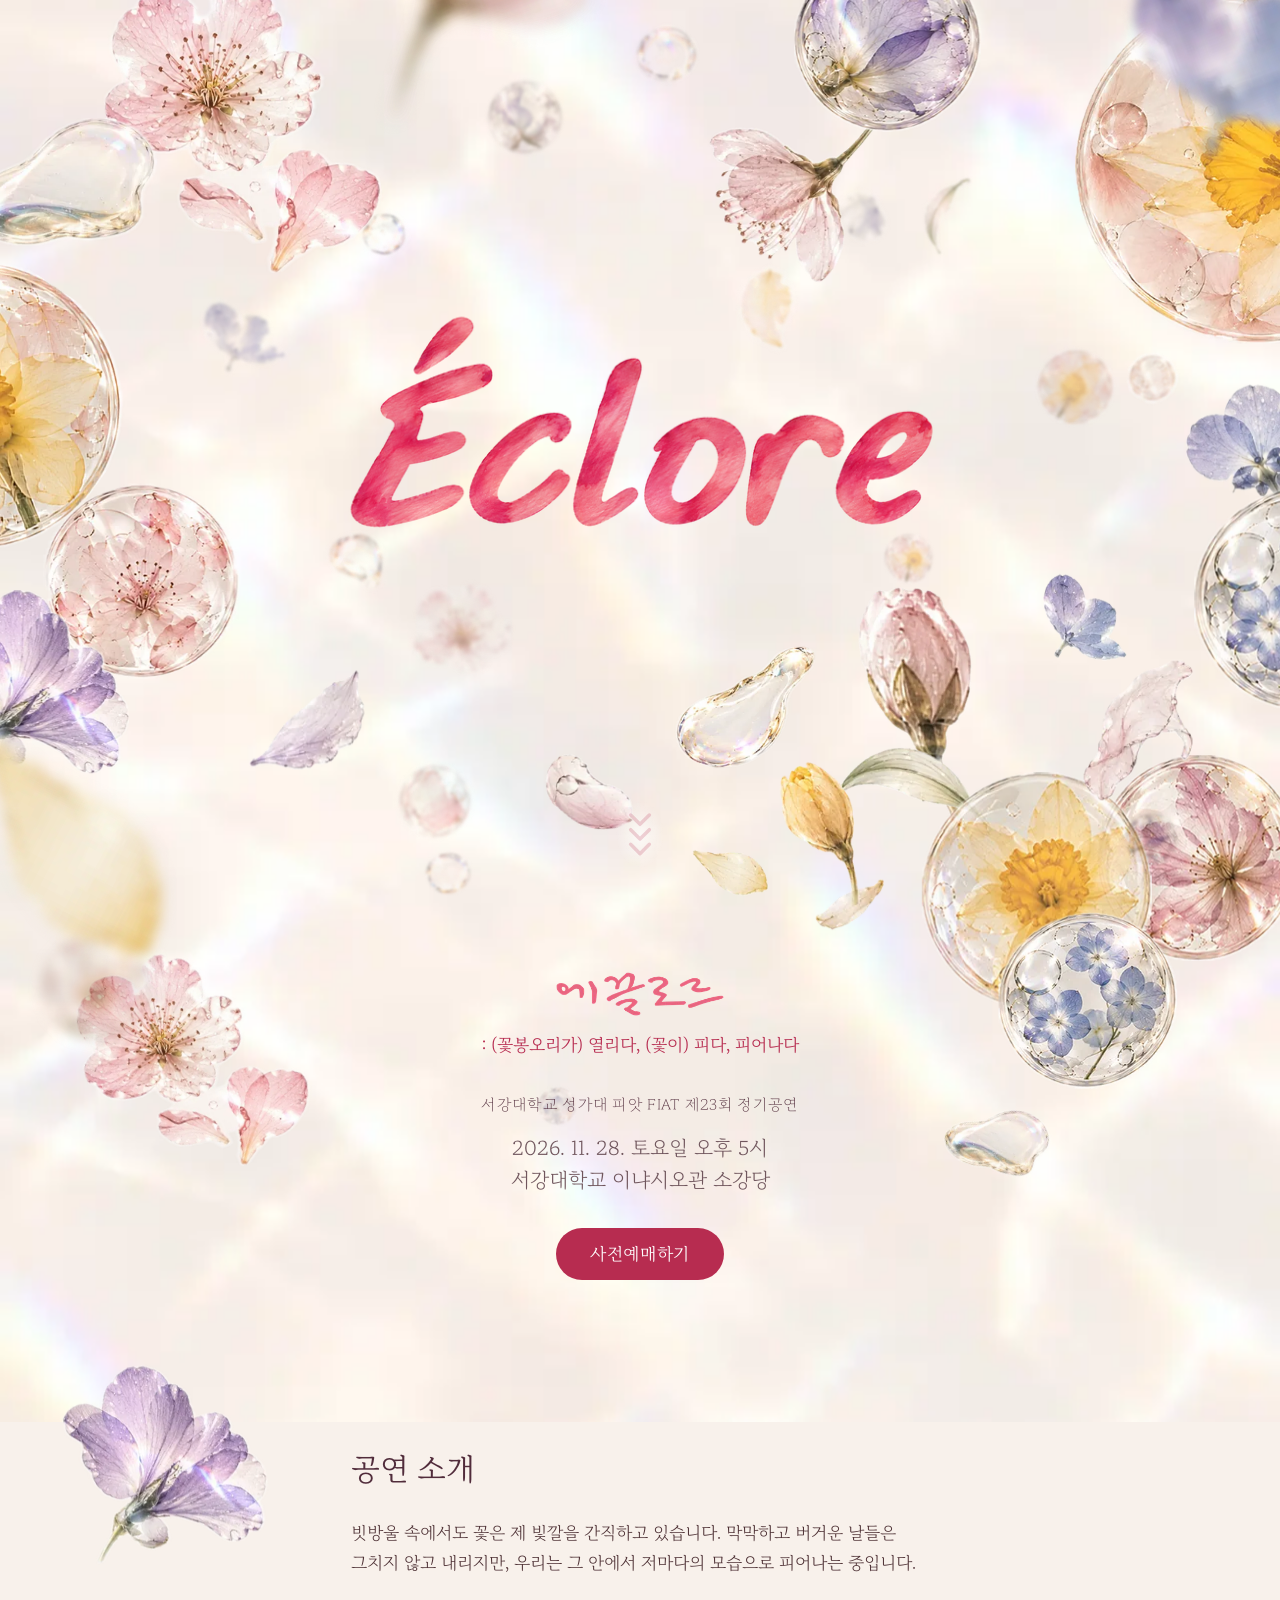
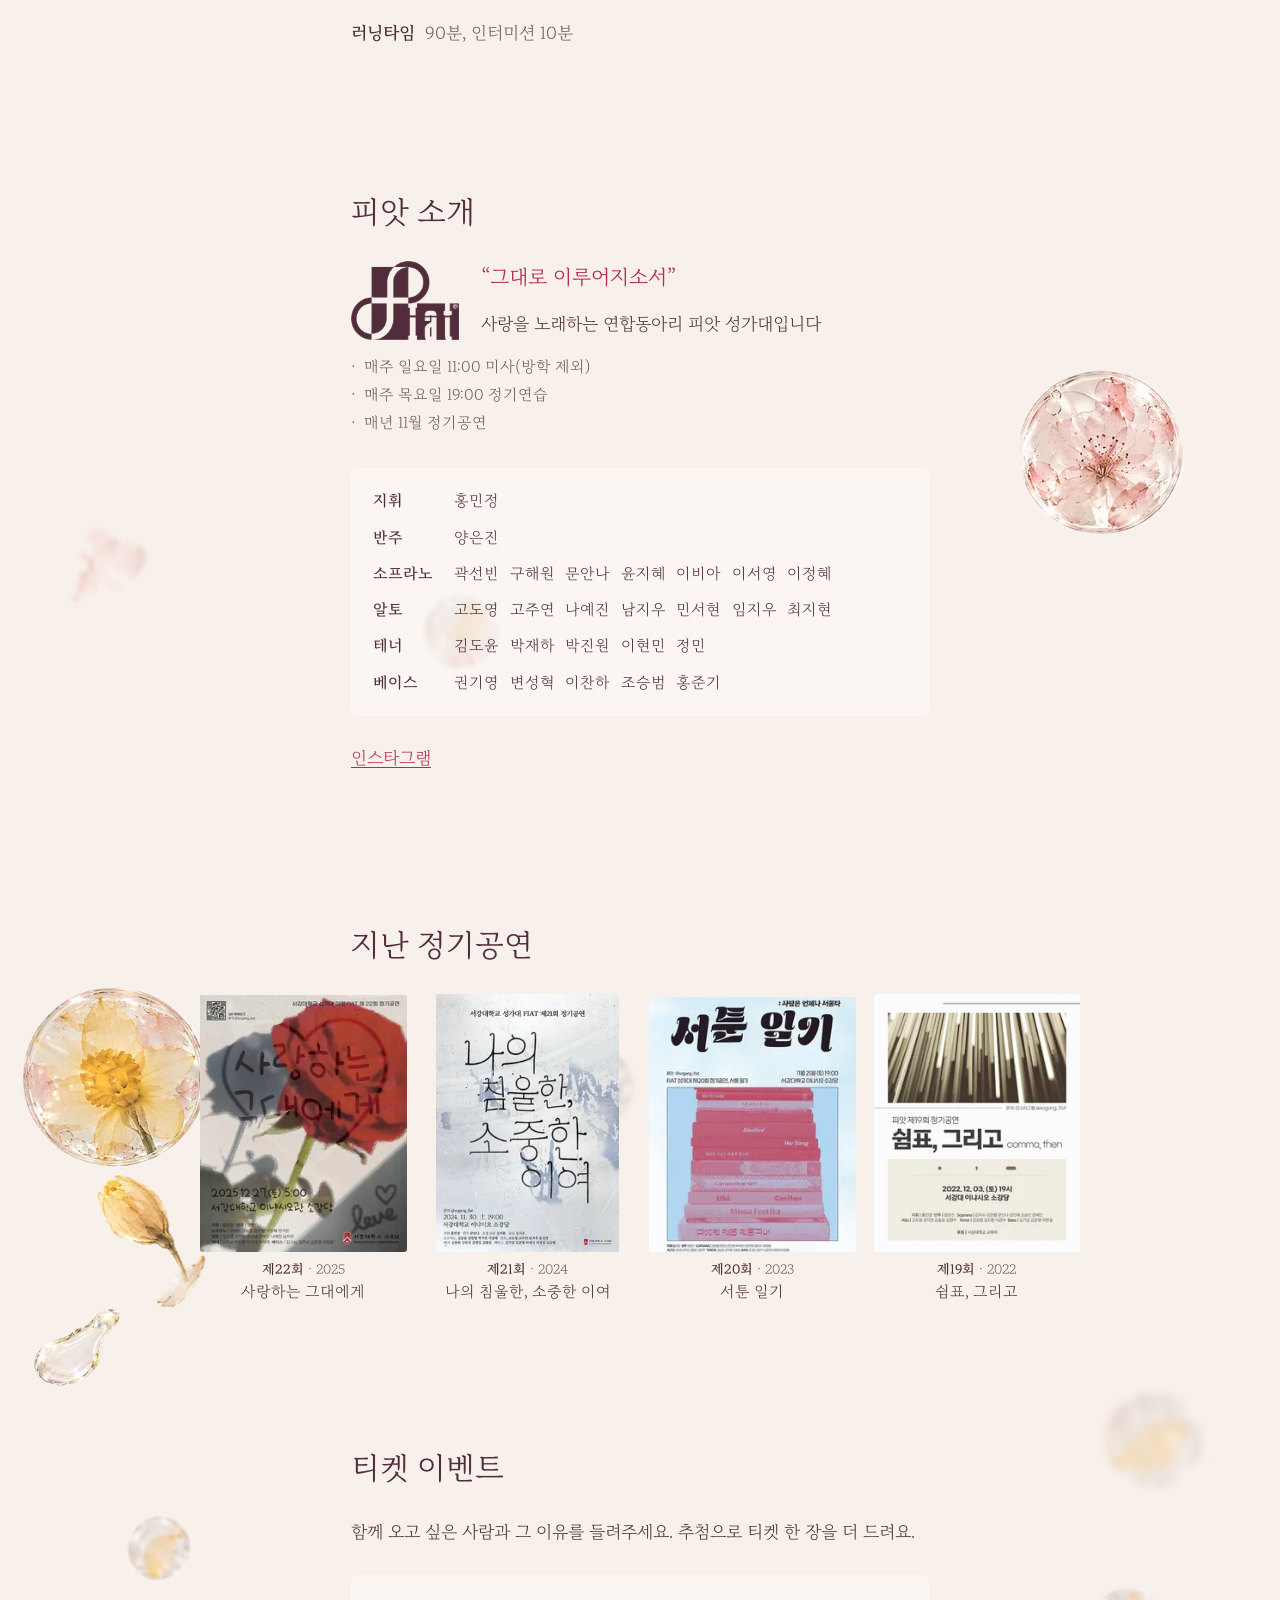
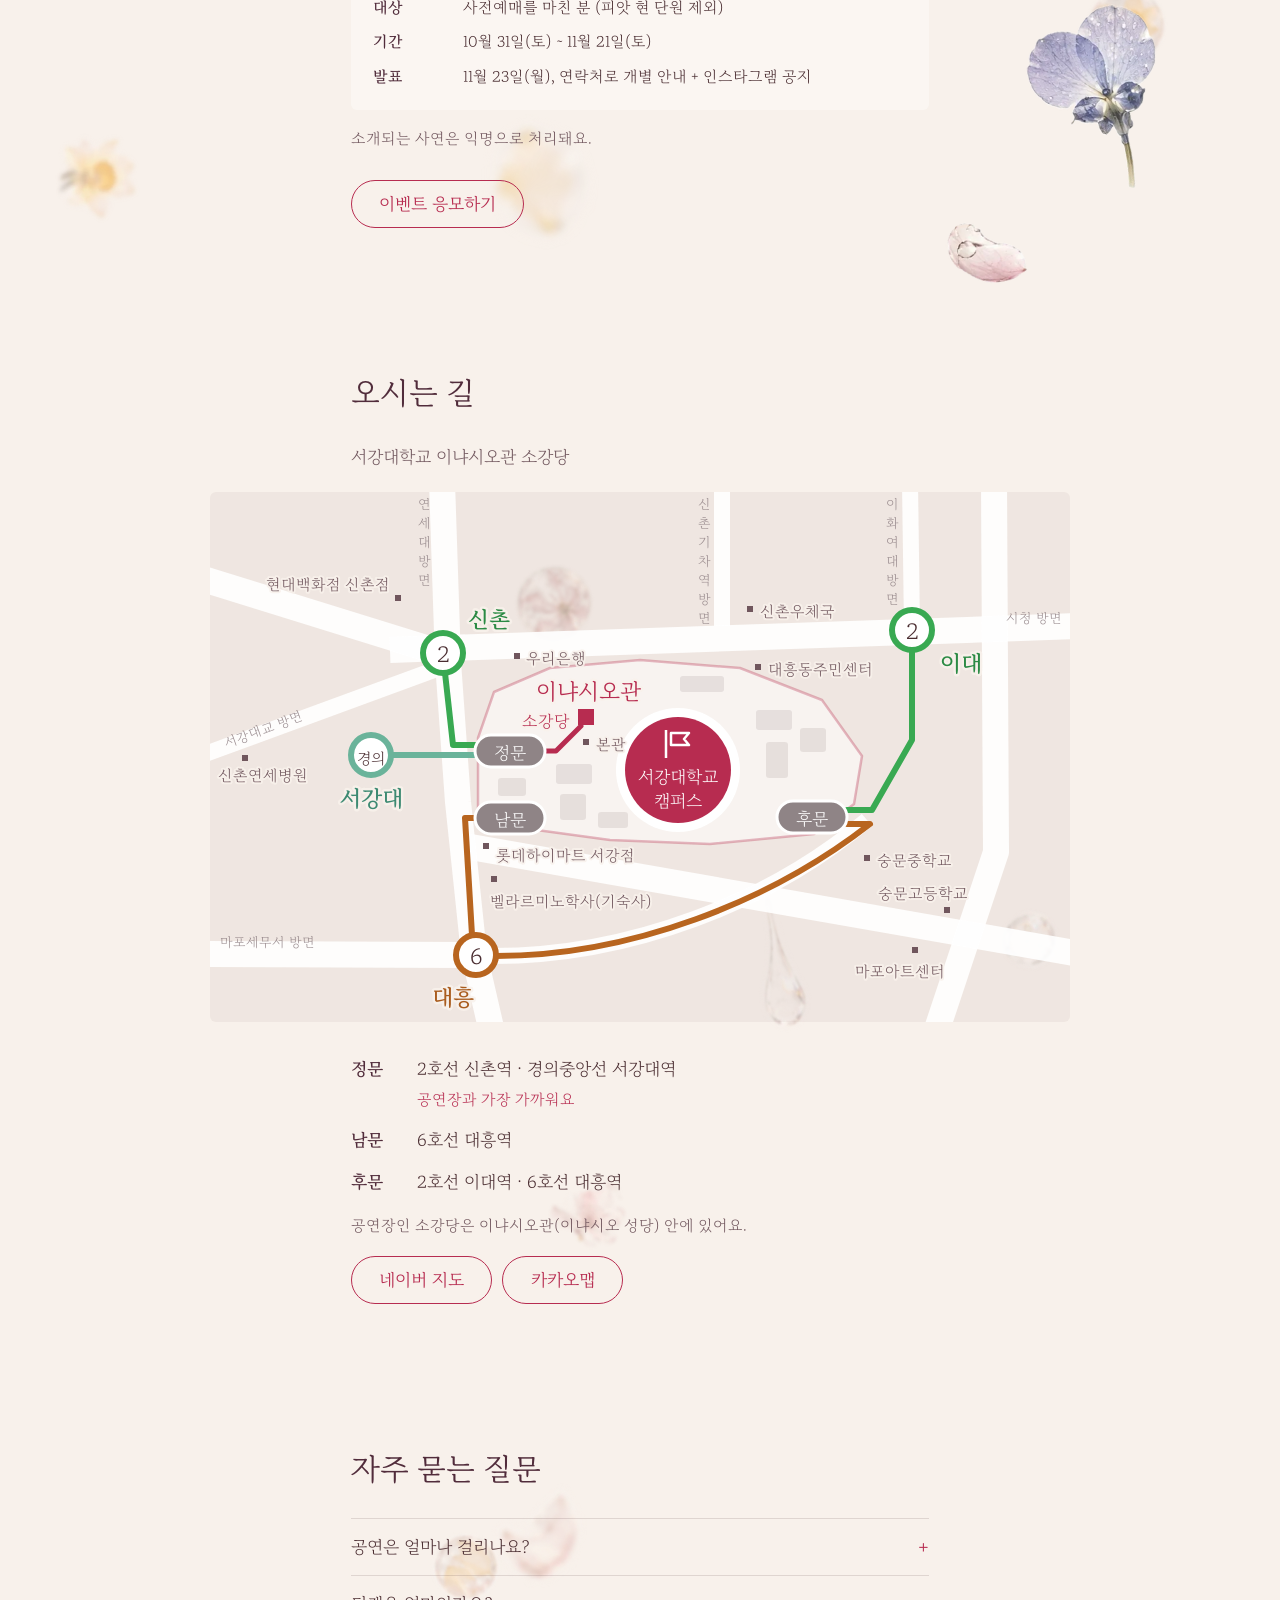
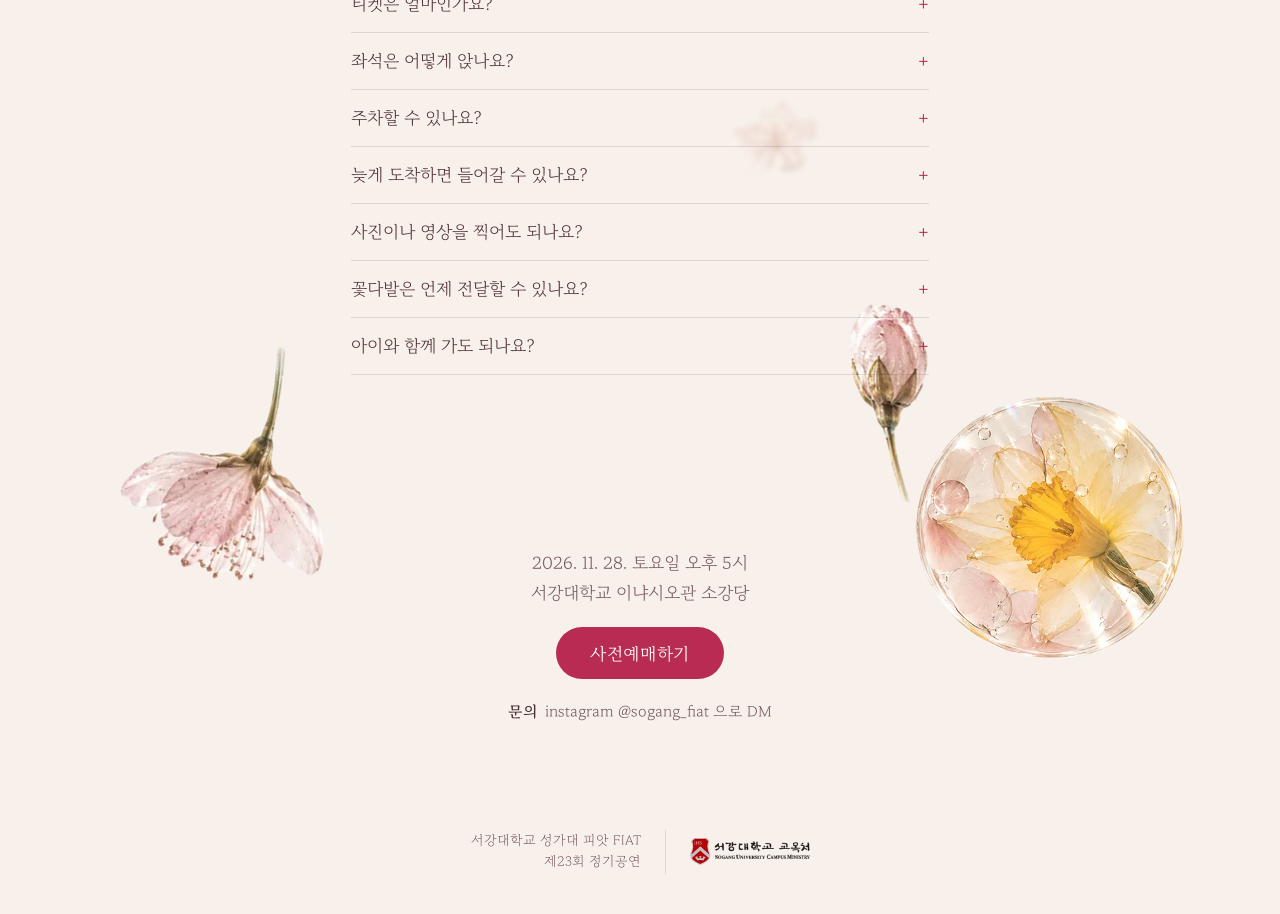
==== commit 6bdc5970: "미리보기 [full] 소스 1358d5e" ====
--- a/index.html
+++ b/index.html
@@ -1,5 +1,5 @@
 <!doctype html>
-<html lang="ko" data-editor data-hide-todo>
+<html lang="ko" data-editor>
 <head>
 <meta charset="utf-8">
 <meta name="viewport" content="width=device-width, initial-scale=1, viewport-fit=cover">
@@ -29,7 +29,7 @@
   document.documentElement.classList.add('intro-wait');
 })();
 </script>
-<link rel="stylesheet" href="./css/site.css?v=12efd9d8">
+<link rel="stylesheet" href="./css/site.css?v=99b61489">
 <script type="module" src="./js/main.js?v=11523ba1"></script>
 </head>
 <body class="mode-full">
@@ -139,7 +139,7 @@
           <textarea name="story" rows="5" maxlength="1000" required></textarea></label>
         <label class="field"><span class="field__label">이름 (예매자명과 같게)</span>
           <input name="name" autocomplete="name" maxlength="40" required placeholder="홍길동"></label>
-        <label class="field"><span class="field__label">연락처 (예매자 정보와 같게)</span>
+        <label class="field"><span class="field__label">연락처</span>
           <input name="phone" type="tel" inputmode="numeric" autocomplete="tel" maxlength="13" pattern="01[0-9]-?[0-9]{3,4}-?[0-9]{4}" required placeholder="01012345678"></label>
         <div class="privacy">
           <dl>
@@ -268,7 +268,7 @@
       <details><summary>공연은 얼마나 걸리나요?</summary><div class="faq__a"><p>약 90분동안 진행됩니다. (인터미션 10분 포함)</p></div></details>
       <details><summary>티켓은 얼마인가요?</summary><div class="faq__a"><p>사전 예매 시 6,000원, 현장 예매 시 8,000원이에요.</p></div></details>
       <details><summary>좌석은 어떻게 앉나요?</summary><div class="faq__a"><p>정해진 좌석 없이 자유롭게 앉으시면 돼요. 공연 당일 받으신 입장권을 지니고 입장해 주세요.</p></div></details>
-      <details><summary>주차할 수 있나요?</summary><div class="faq__a"><p>공연 당일 티켓박스에서 차량번호를 적어 주시면, 주차 할인권을 온라인으로 보내 드려요.</p></div></details>
+      <details><summary>주차할 수 있나요?</summary><div class="faq__a"><p>공연 당일 티켓박스에서 차량번호를 적어 주시면, 주차 할인권을 온라인으로 등록해 드려요.</p></div></details>
       <details><summary>늦게 도착하면 들어갈 수 있나요?</summary><div class="faq__a"><p>네, 스테이지와 스테이지 사이에 입장하실 수 있어요.</p></div></details>
       <details><summary>사진이나 영상을 찍어도 되나요?</summary><div class="faq__a"><p>앵콜 무대부터 촬영하실 수 있어요.</p></div></details>
       <details><summary>꽃다발은 언제 전달할 수 있나요?</summary><div class="faq__a"><p>공연이 끝난 뒤 출연진과 만나는 시간에 전해 주실 수 있어요.</p></div></details>
--- a/css/site.css
+++ b/css/site.css
@@ -1,5 +1,5 @@
 @font-face{font-family:"MaruBuri";src:url("../fonts/MaruBuri-ExtraLight.6883f3f7.woff2") format("woff2");font-weight:200;font-style:normal;font-display:swap}
-@font-face{font-family:"MaruBuri";src:url("../fonts/MaruBuri-Light.186abe60.woff2") format("woff2");font-weight:300;font-style:normal;font-display:swap}
+@font-face{font-family:"MaruBuri";src:url("../fonts/MaruBuri-Light.557045c2.woff2") format("woff2");font-weight:300;font-style:normal;font-display:swap}
 @font-face{font-family:"MaruBuri";src:url("../fonts/MaruBuri-Regular.4ba055a8.woff2") format("woff2");font-weight:400;font-style:normal;font-display:swap}
 @font-face{font-family:"MaruBuri";src:url("../fonts/MaruBuri-SemiBold.dad21cf8.woff2") format("woff2");font-weight:600;font-style:normal;font-display:swap}
 :root {
